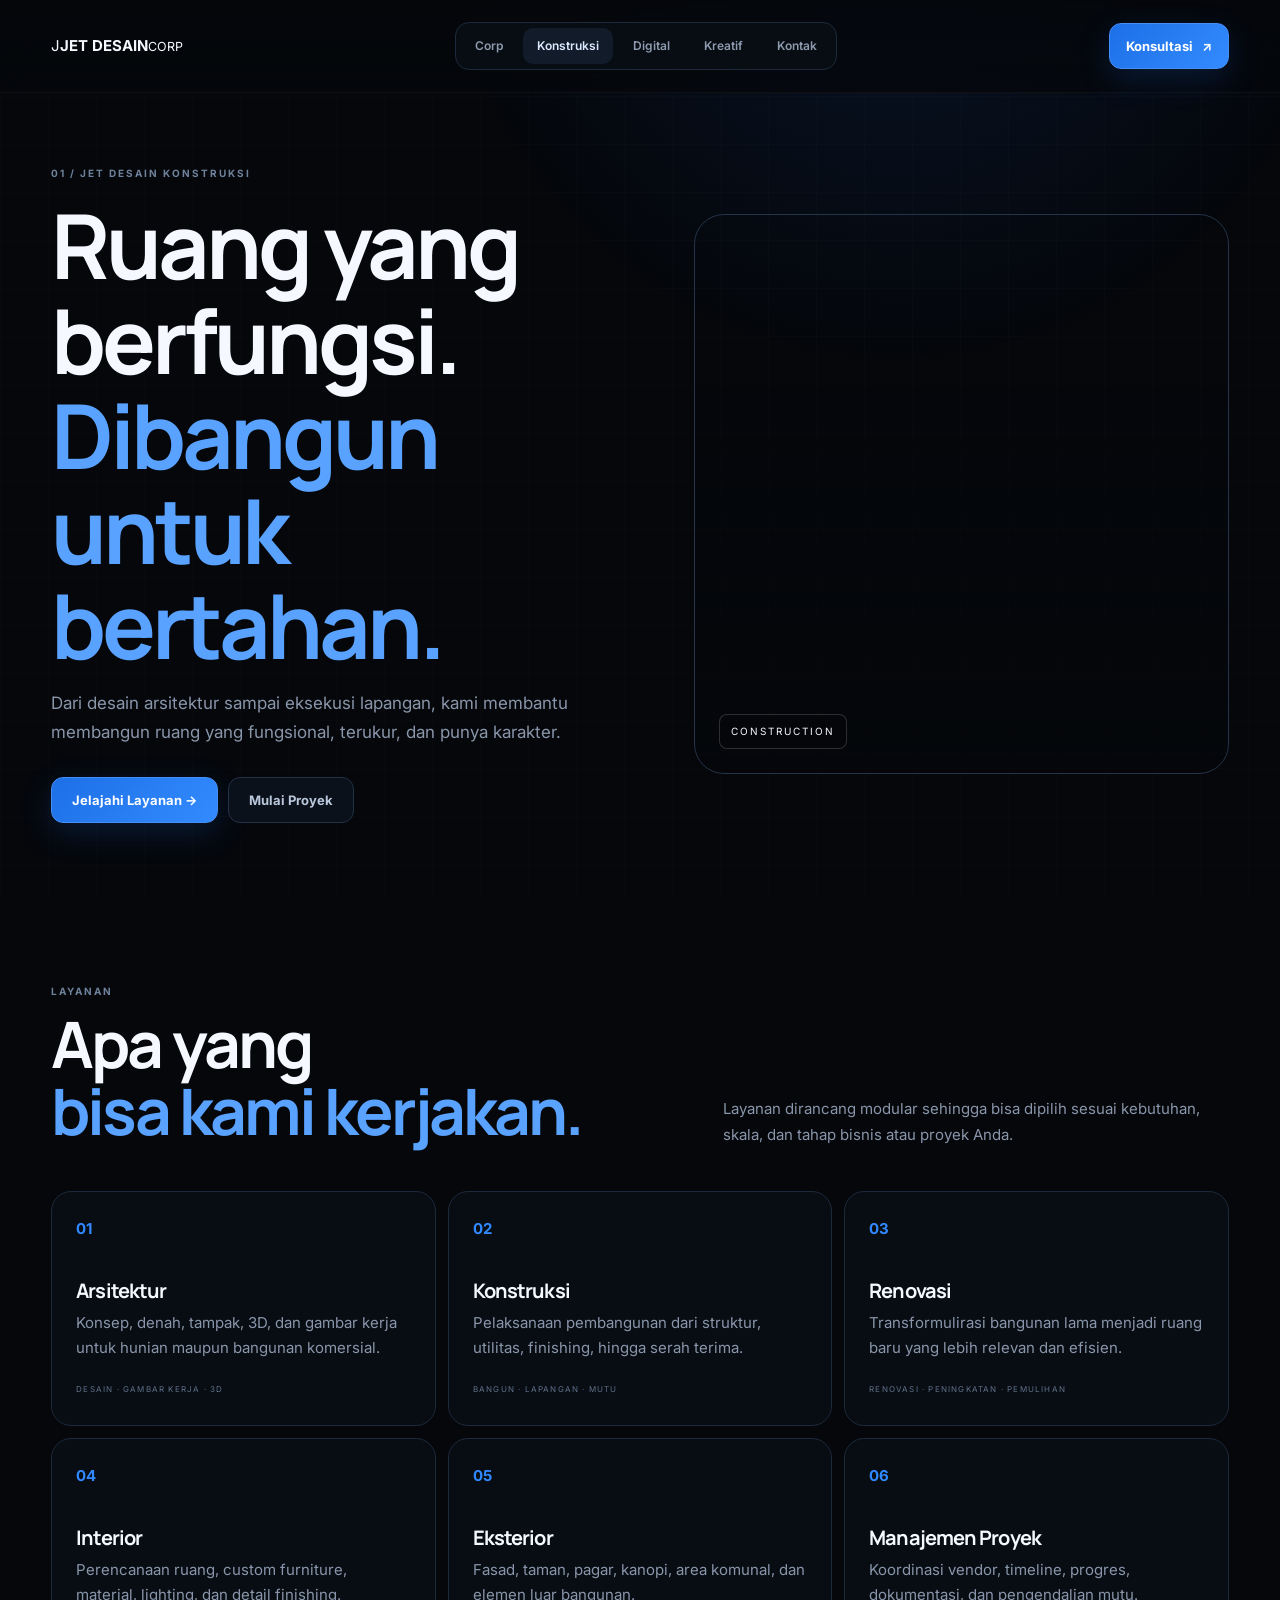
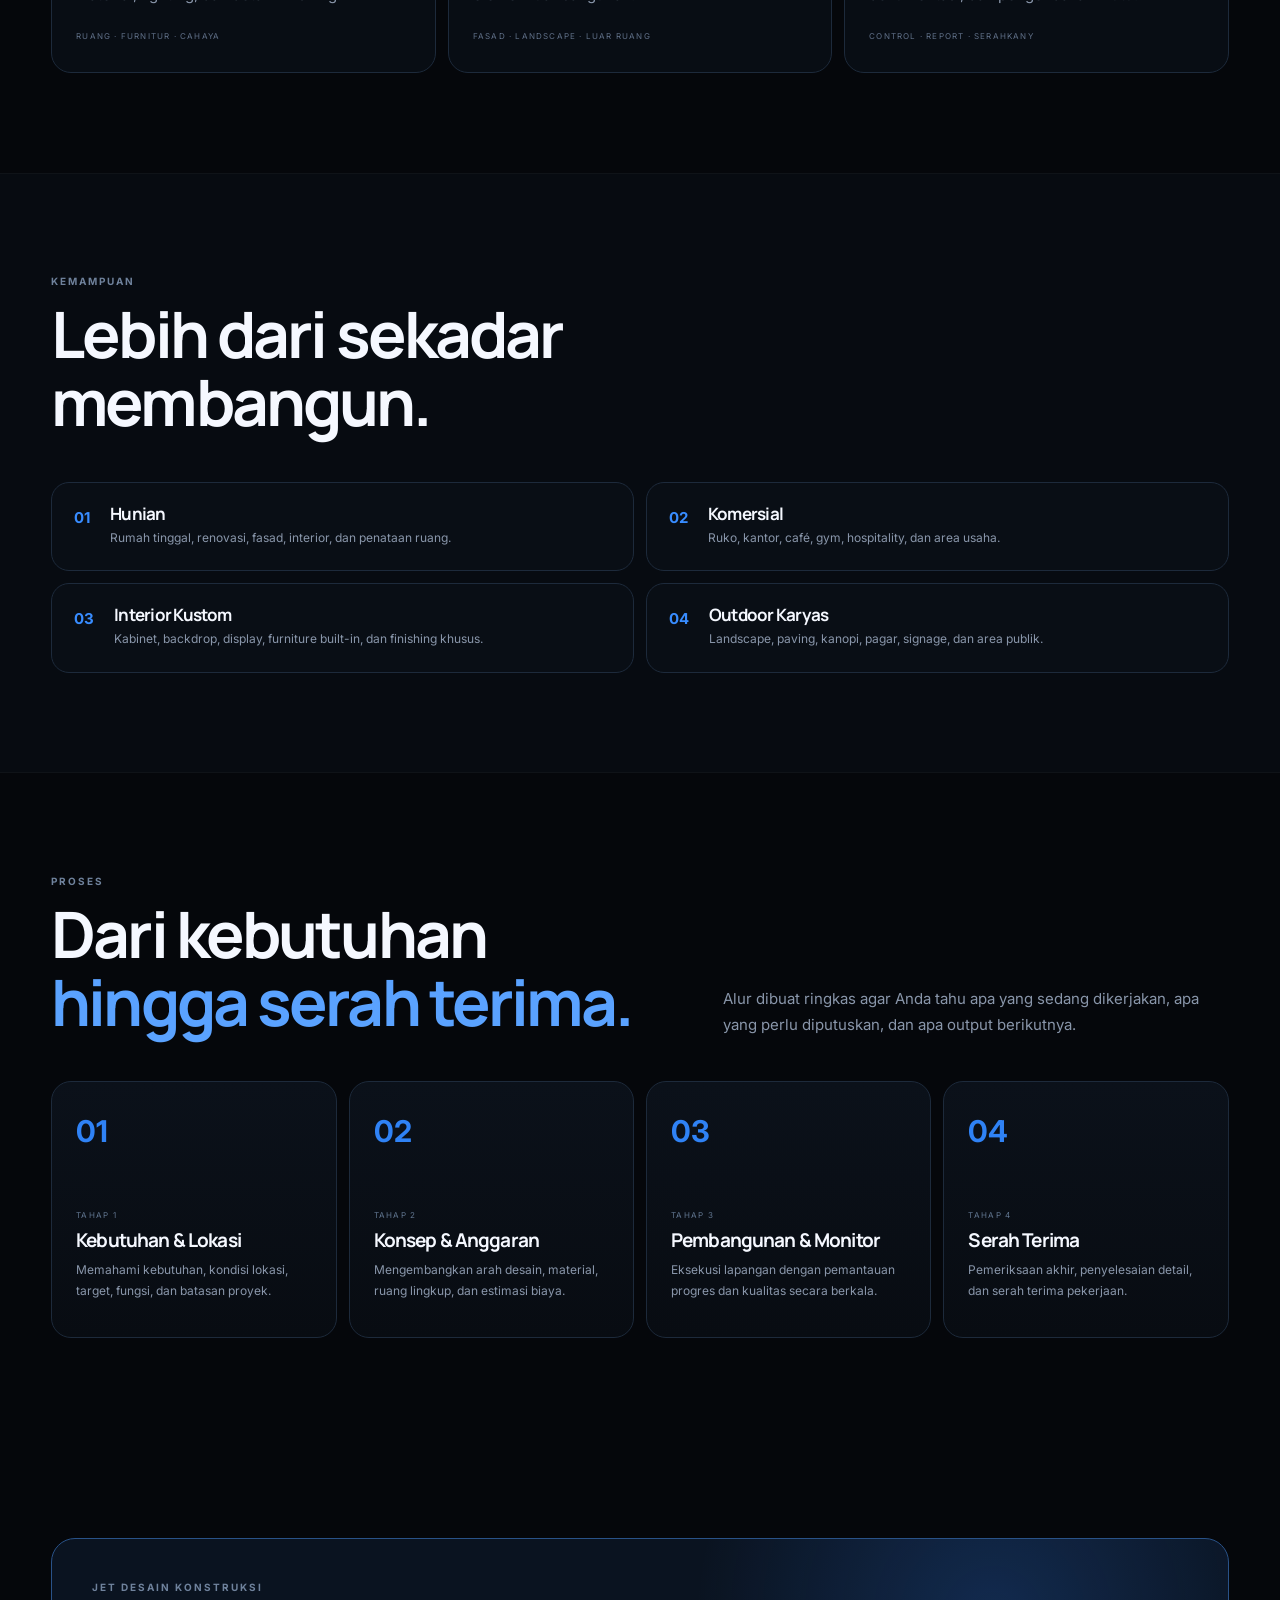
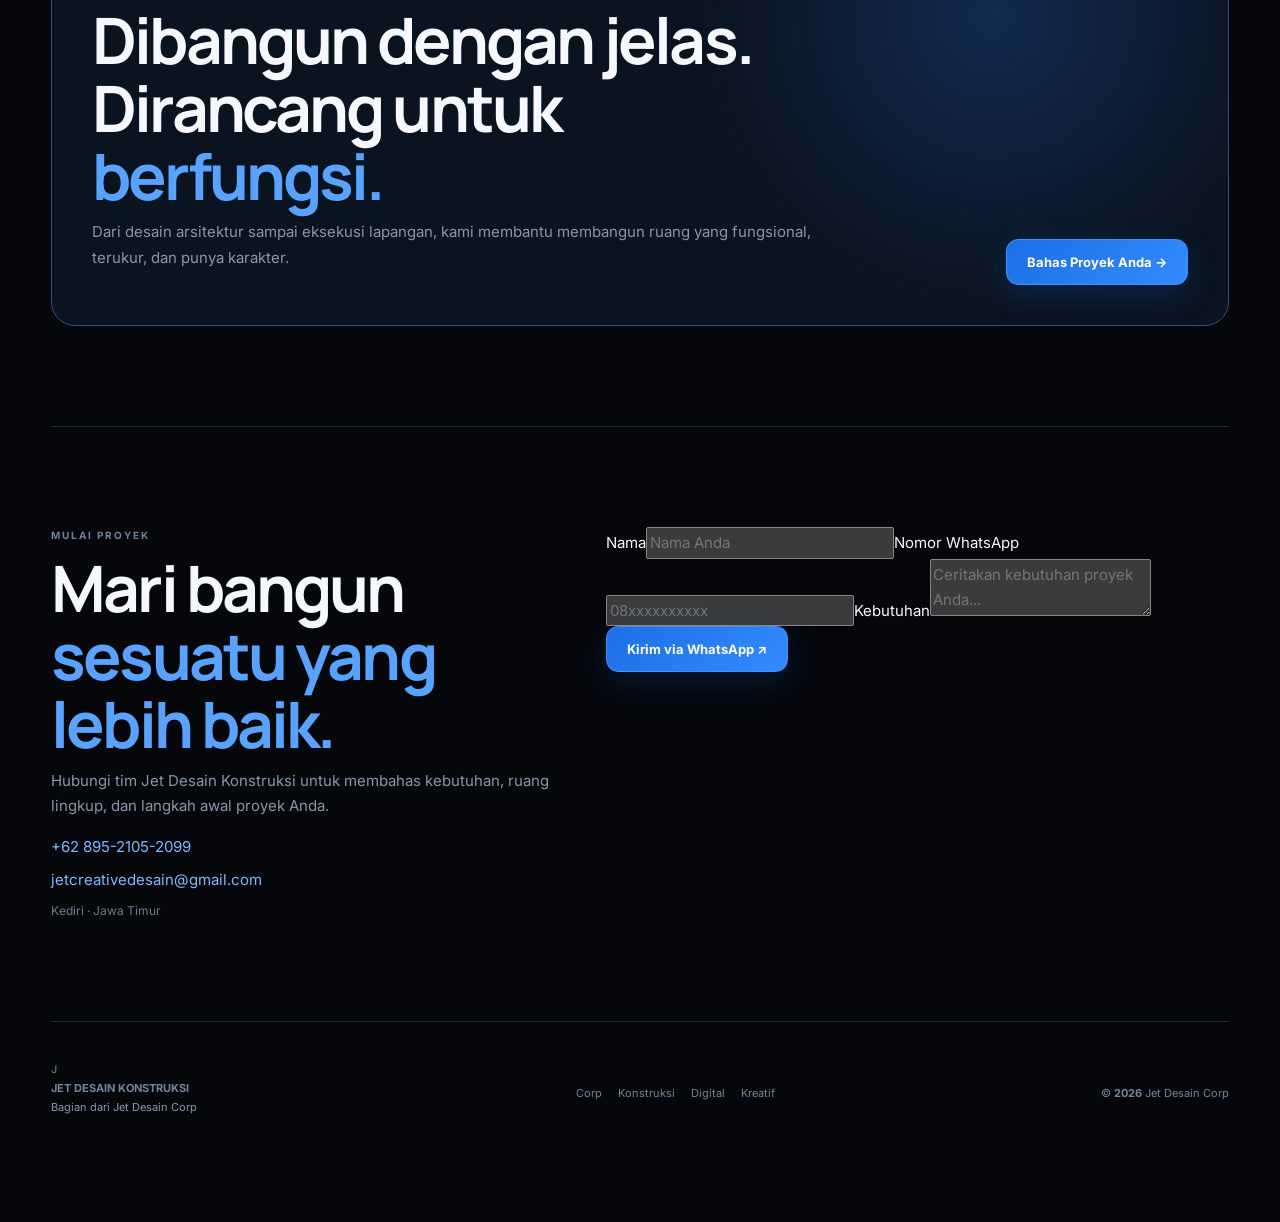
==== construction.html @ 7d87b8c5 "Ubah seluruh konten website ke Bahasa Indonesia" ====
<!doctype html><html lang="id"><head><meta charset="utf-8"><meta name="viewport" konten="width=device-width,initial-scale=1,viewport-fit=cover"><meta name="theme-color" konten="#05070b"><title>Jet Desain Konstruksi</title><link rel="icon" href="assets/favicon.svg"><link rel="preconnect" href="https://fonts.googleapis.com"><link rel="preconnect" href="https://fonts.gstatic.com" crossorigin><link href="https://fonts.googleapis.com/css2?family=Inter:wght@400;500;600;700;800&family=Manrope:wght@500;600;700;800&display=swap" rel="stylesheet"><link rel="stylesheet" href="assets/style.css?v=app-5"></head><body data-page="construction">
<div class="loader" id="loader"><div class="loader-mark"><span>J</span><b>JET DESAIN</b><small>CONSTRUCTION</small></div><div class="loader-line"><i></i></div></div>
<header class="site-header"><div class="nav-shell"><a class="merek" href="index.html"><span class="merek-icon">J</span><span><b>JET DESAIN</b><small>CORP</small></span></a><nav class="desktop-nav"><a href="index.html">Corp</a><a class="active" href="construction.html">Konstruksi</a><a class="" href="digital.html">Digital</a><a class="" href="creative.html">Kreatif</a><a href="#contact">Kontak</a></nav><a class="nav-cta" href="https://wa.me/6289521052099" target="_blank">Konsultasi <span>↗</span></a></div></header>
<main><section class="detail-hero-new reveal"><div class="detail-copy"><span class="kicker">01 / JET DESAIN KONSTRUKSI</span><h1>Ruang yang berfungsi.<br><em>Dibangun untuk bertahan.</em></h1><p>Dari desain arsitektur sampai eksekusi lapangan, kami membantu membangun ruang yang fungsional, terukur, dan punya karakter.</p><div class="hero-actions"><a class="btn-primary" href="#services">Jelajahi Layanan →</a><a class="btn-secondary" href="#contact">Mulai Proyek</a></div></div><div class="detail-photo" style="background-image:linear-gradient(180deg,transparent 30%,rgba(5,7,11,.75)),url('https://images.unsplash.com/photo-1541976590-713941681591?auto=formulirat&fit=crop&w=1600&q=88')"><span>CONSTRUCTION</span></div></section>
<section class="section reveal" id="services"><div class="section-head"><div><span class="kicker">LAYANAN</span><h2>Apa yang<br><em>bisa kami kerjakan.</em></h2></div><p>Layanan dirancang modular sehingga bisa dipilih sesuai kebutuhan, skala, dan tahap bisnis atau proyek Anda.</p></div><div class="service-grid-new"><article><span>01</span><h3>Arsitektur</h3><p>Konsep, denah, tampak, 3D, dan gambar kerja untuk hunian maupun bangunan komersial.</p><small>DESAIN · GAMBAR KERJA · 3D</small></article><article><span>02</span><h3>Konstruksi</h3><p>Pelaksanaan pembangunan dari struktur, utilitas, finishing, hingga serah terima.</p><small>BANGUN · LAPANGAN · MUTU</small></article><article><span>03</span><h3>Renovasi</h3><p>Transformulirasi bangunan lama menjadi ruang baru yang lebih relevan dan efisien.</p><small>RENOVASI · PENINGKATAN · PEMULIHAN</small></article><article><span>04</span><h3>Interior</h3><p>Perencanaan ruang, custom furniture, material, lighting, dan detail finishing.</p><small>RUANG · FURNITUR · CAHAYA</small></article><article><span>05</span><h3>Eksterior</h3><p>Fasad, taman, pagar, kanopi, area komunal, dan elemen luar bangunan.</p><small>FASAD · LANDSCAPE · LUAR RUANG</small></article><article><span>06</span><h3>Manajemen Proyek</h3><p>Koordinasi vendor, timeline, progres, dokumentasi, dan pengendalian mutu.</p><small>CONTROL · REPORT · SERAHKANY</small></article></div></section>
<section class="section surface reveal"><div class="section-head"><div><span class="kicker">KEMAMPUAN</span><h2>Lebih dari sekadar membangun.</h2></div></div><div class="capability-grid"><article><b>01</b><div><h3>Hunian</h3><p>Rumah tinggal, renovasi, fasad, interior, dan penataan ruang.</p></div></article><article><b>02</b><div><h3>Komersial</h3><p>Ruko, kantor, café, gym, hospitality, dan area usaha.</p></div></article><article><b>03</b><div><h3>Interior Kustom</h3><p>Kabinet, backdrop, display, furniture built-in, dan finishing khusus.</p></div></article><article><b>04</b><div><h3>Outdoor Karyas</h3><p>Landscape, paving, kanopi, pagar, signage, dan area publik.</p></div></article></div></section>
<section class="section reveal"><div class="section-head"><div><span class="kicker">PROSES</span><h2>Dari kebutuhan<br><em>hingga serah terima.</em></h2></div><p>Alur dibuat ringkas agar Anda tahu apa yang sedang dikerjakan, apa yang perlu diputuskan, dan apa output berikutnya.</p></div><div class="timeline"><article><b>01</b><div><span>TAHAP 1</span><h3>Kebutuhan & Lokasi</h3><p>Memahami kebutuhan, kondisi lokasi, target, fungsi, dan batasan proyek.</p></div></article><article><b>02</b><div><span>TAHAP 2</span><h3>Konsep & Anggaran</h3><p>Mengembangkan arah desain, material, ruang lingkup, dan estimasi biaya.</p></div></article><article><b>03</b><div><span>TAHAP 3</span><h3>Pembangunan & Monitor</h3><p>Eksekusi lapangan dengan pemantauan progres dan kualitas secara berkala.</p></div></article><article><b>04</b><div><span>TAHAP 4</span><h3>Serah Terima</h3><p>Pemeriksaan akhir, penyelesaian detail, dan serah terima pekerjaan.</p></div></article></div></section>
<section class="section reveal"><div class="detail-banner"><div><span class="kicker">JET DESAIN KONSTRUKSI</span><h2>Dibangun dengan jelas.<br>Dirancang untuk <em>berfungsi.</em></h2><p>Dari desain arsitektur sampai eksekusi lapangan, kami membantu membangun ruang yang fungsional, terukur, dan punya karakter.</p></div><a class="btn-primary" href="#contact">Bahas Proyek Anda →</a></div></section>
<section class="section contact-section reveal" id="contact"><div class="contact-copy"><span class="kicker">MULAI PROYEK</span><h2>Mari bangun<br><em>sesuatu yang lebih baik.</em></h2><p>Hubungi tim Jet Desain Konstruksi untuk membahas kebutuhan, ruang lingkup, dan langkah awal proyek Anda.</p><div class="contact-meta"><a href="https://wa.me/6289521052099">+62 895-2105-2099</a><a href="mailto:jetcreativedesain@gmail.com">jetcreativedesain@gmail.com</a><span>Kediri · Jawa Timur</span></div></div><formulir class="contact-formulir division-formulir" data-division="construction"><label>Nama<input name="name" required placeholder="Nama Anda"></label><label>Nomor WhatsApp<input name="phone" placeholder="08xxxxxxxxxx"></label><label class="full">Kebutuhan<textarea name="message" required placeholder="Ceritakan kebutuhan proyek Anda..."></textarea></label><button class="btn-primary full" type="submit">Kirim via WhatsApp ↗</button></formulir></section></main>
<footer class="site-footer"><div class="footer-merek"><span class="merek-icon">J</span><div><b>JET DESAIN KONSTRUKSI</b><p>Bagian dari Jet Desain Corp</p></div></div><div class="footer-links"><a href="index.html">Corp</a><a href="construction.html">Konstruksi</a><a href="digital.html">Digital</a><a href="creative.html">Kreatif</a></div><span>© <b id="year"></b> Jet Desain Corp</span></footer>
<nav class="bottom-nav"><a href="index.html">Corp</a><a class="active" href="#services">Layanan</a><a class="main-action" href="https://wa.me/6289521052099">+</a><a href="#process">Proses</a><a href="#contact">Kontak</a></nav><script src="assets/script.js?v=app-5"></script></body></html>
---- assets/style.css ----
:root{color-scheme:dark;--bg:#05070b;--panel:#0a0f17;--panel2:#0d1420;--blue:#287cff;--blue2:#5aa2ff;--ink:#f5f8ff;--muted:#8996aa;--line:#1d2a3b;--soft:#111b29;--radius:24px}*{box-sizing:border-box}html{scroll-behavior:smooth;scroll-padding-top:96px}body{margin:0;background:var(--bg);color:var(--ink);font:15px/1.7 Inter,system-ui,sans-serif;overflow-x:hidden}body:before{content:"";position:fixed;inset:0;pointer-events:none;background:radial-gradient(circle at 70% -10%,rgba(40,124,255,.12),transparent 34%),linear-gradient(rgba(255,255,255,.012) 1px,transparent 1px),linear-gradient(90deg,rgba(255,255,255,.012) 1px,transparent 1px);background-size:auto,48px 48px,48px 48px;z-index:-1}a{color:inherit;text-decoration:none}button,input,textarea,select{font:inherit}h1,h2,h3,p{margin-top:0}h1,h2,h3{font-family:Manrope,Inter,sans-serif;letter-spacing:-.045em;line-height:1.06}p{color:var(--muted)}em{font-style:normal;color:var(--blue2)}.site-header{position:sticky;top:0;z-index:80;padding:14px 4vw;background:linear-gradient(#05070bef,#05070bc4);backdrop-filter:blur(22px);border-bottom:1px solid rgba(255,255,255,.04)}.nav-shell{width:min(1380px,100%);margin:auto;height:64px;display:flex;align-items:center;justify-content:space-between;gap:28px}.brand{display:flex;align-items:center;gap:11px;min-width:max-content}.brand-icon{display:grid;place-items:center;width:39px;height:39px;border-radius:12px;background:linear-gradient(145deg,#358bff,#0f54bd);box-shadow:0 0 28px rgba(40,124,255,.24);font-weight:800}.brand b{font-size:13px;letter-spacing:.04em}.brand small{display:block;color:#728299;font-size:9px;letter-spacing:.3em}.desktop-nav{display:flex;align-items:center;gap:6px;padding:5px;border:1px solid var(--line);background:#080d14;border-radius:14px}.desktop-nav a{padding:8px 14px;border-radius:10px;color:#8e9bae;font-size:12px;font-weight:600}.desktop-nav a:hover,.desktop-nav a.active{background:#111b29;color:#dceaff}.nav-actions{display:flex;align-items:center;gap:16px}.nav-link{font-size:12px;color:#8190a5}.nav-cta,.btn-primary,.btn-secondary{display:inline-flex;align-items:center;justify-content:center;gap:9px;min-height:46px;border-radius:12px;font-size:13px;font-weight:700;transition:.25s ease}.nav-cta,.btn-primary{background:linear-gradient(135deg,#1d6fe6,#338bff);color:white;border:1px solid #468ff7;box-shadow:0 10px 32px rgba(26,105,221,.2)}.btn-secondary{background:#0b111a;color:#b9c8dc;border:1px solid #233148}.nav-cta{padding:0 16px}.btn-primary,.btn-secondary{padding:0 20px}.btn-primary:hover,.nav-cta:hover{transform:translateY(-2px);box-shadow:0 15px 40px rgba(36,117,232,.3)}main{width:min(1380px,92%);margin:auto}.hero-shell{min-height:690px;padding:72px 0 38px;display:grid;grid-template-columns:1.02fr .98fr;align-items:center;gap:55px}.eyebrow,.kicker{display:flex;align-items:center;gap:10px;color:#6f829c;font-size:10px;letter-spacing:.2em;font-weight:700}.eyebrow span{width:24px;height:1px;background:#3389ff}.hero-copy h1{font-size:clamp(54px,7vw,102px);margin:20px 0 24px}.hero-copy>p{font-size:17px;max-width:650px}.hero-actions{display:flex;gap:10px;flex-wrap:wrap;margin-top:30px}.hero-stats{display:grid;grid-template-columns:repeat(3,1fr);gap:12px;margin-top:52px}.hero-stats div{padding:17px 0;border-top:1px solid var(--line)}.hero-stats b{display:block;font-size:18px}.hero-stats span{color:#78879c;font-size:11px}.hero-visual{position:relative;height:570px;border-radius:32px;overflow:hidden;border:1px solid #22334b;background:radial-gradient(circle at 68% 32%,rgba(40,124,255,.26),transparent 35%),linear-gradient(145deg,#101827,#070b12 70%)}.visual-grid{position:absolute;inset:0;background-image:linear-gradient(rgba(255,255,255,.035) 1px,transparent 1px),linear-gradient(90deg,rgba(255,255,255,.035) 1px,transparent 1px);background-size:52px 52px;mask-image:linear-gradient(to bottom,black,transparent)}.orbit{position:absolute;border:1px solid rgba(78,144,255,.25);border-radius:50%;animation:spin 18s linear infinite}.orbit-a{width:390px;height:390px;top:80px;left:110px}.orbit-b{width:260px;height:260px;top:145px;left:175px;animation-direction:reverse;animation-duration:11s}.core-card{position:absolute;left:50%;top:50%;transform:translate(-50%,-50%);width:215px;padding:24px;border:1px solid #315584;background:rgba(8,17,30,.88);backdrop-filter:blur(10px);border-radius:22px;box-shadow:0 24px 90px rgba(0,0,0,.35)}.core-card small{color:#6e88aa;font-size:8px;letter-spacing:.18em}.core-card strong{display:block;font:800 28px/1.08 Manrope;margin:18px 0}.core-card span{font-size:9px;color:#6d809d}.floating-card{position:absolute;padding:14px 16px;background:#0b121dcc;border:1px solid #213753;border-radius:16px;backdrop-filter:blur(10px);min-width:170px;box-shadow:0 20px 50px rgba(0,0,0,.3);animation:float 6s ease-in-out infinite}.floating-card small{color:#3f8fff;font-weight:800}.floating-card b{display:block;font-size:12px;margin:3px 0}.floating-card span{font-size:9px;color:#79889e}.fc-a{top:54px;right:28px}.fc-b{bottom:74px;left:26px;animation-delay:-2s}.fc-c{bottom:35px;right:24px;animation-delay:-4s}.ticker{width:100vw;margin-left:calc(50% - 50vw);overflow:hidden;border-top:1px solid var(--line);border-bottom:1px solid var(--line);background:#070b11}.ticker div{display:inline-block;white-space:nowrap;padding:12px 0;font-size:10px;letter-spacing:.17em;color:#65758c;animation:ticker 25s linear infinite}.ticker span{color:#2d82f6;margin:0 18px}.section{padding:100px 0}.surface{position:relative}.surface:before{content:"";position:absolute;left:50%;transform:translateX(-50%);top:0;bottom:0;width:100vw;background:#070b11;z-index:-1;border-block:1px solid rgba(255,255,255,.03)}.section-head{display:grid;grid-template-columns:1fr .8fr;gap:40px;align-items:end;margin-bottom:36px}.section-head h2,.why-copy h2,.contact-copy h2,.detail-banner h2{font-size:clamp(38px,5vw,66px);margin:10px 0}.section-head>p{justify-self:end;max-width:520px;margin-bottom:8px}.division-grid{display:grid;grid-template-columns:repeat(3,1fr);gap:16px}.division-card{overflow:hidden;border-radius:24px;border:1px solid var(--line);background:#090e15;transition:.28s ease}.division-card:hover{transform:translateY(-7px);border-color:#3569a8}.card-media{height:310px;background-size:cover;background-position:center;position:relative}.card-media span{position:absolute;top:18px;left:18px;padding:7px 10px;background:#05070bc4;border:1px solid #2a3b51;border-radius:9px;font-size:10px}.division-body{padding:25px}.division-body small,.showcase-info>span{font-size:9px;letter-spacing:.16em;color:#477fc7}.division-body h3{font-size:31px;margin:8px 0 10px}.division-body p{min-height:68px}.card-tags{display:flex;gap:6px;flex-wrap:wrap}.card-tags b{font-size:9px;font-weight:500;color:#8292a8;border:1px solid #1d2b3e;border-radius:7px;padding:5px 8px}.card-link{display:block;margin-top:24px;color:#9bc3ff;font-size:11px}.showcase-grid{display:grid;grid-template-columns:1.35fr .65fr;gap:16px}.showcase{overflow:hidden;border:1px solid var(--line);border-radius:24px;background:#0a0f17}.showcase.large{grid-row:span 2}.showcase-img{height:240px;background-size:cover;background-position:center}.showcase.large .showcase-img{height:520px}.showcase-info{padding:23px}.showcase-info h3{font-size:24px;margin:8px 0}.showcase-info p{margin-bottom:12px}.showcase-info a{font-size:11px;color:#8bbcff}.impact-strip{display:grid;grid-template-columns:repeat(4,1fr);border:1px solid var(--line);border-radius:20px;overflow:hidden}.impact-strip div{padding:26px;border-right:1px solid var(--line);background:#080d14}.impact-strip div:last-child{border:0}.impact-strip small{display:block;color:#4b7dbf;font-size:8px;letter-spacing:.15em}.impact-strip b{display:block;margin-top:9px;font-size:13px}.timeline{display:grid;grid-template-columns:repeat(4,1fr);gap:12px}.timeline article{min-height:250px;padding:24px;border:1px solid var(--line);border-radius:20px;background:linear-gradient(180deg,#0b111a,#080c12)}.timeline article>b{display:block;color:#2f82f5;font-size:30px}.timeline article span{display:block;margin-top:52px;color:#617690;font-size:8px;letter-spacing:.16em}.timeline h3{font-size:19px;margin:7px 0 10px}.timeline p{font-size:12px}.why-grid{display:grid;grid-template-columns:.85fr 1.15fr;gap:38px}.why-copy{padding-right:20px}.text-link{display:inline-block;margin-top:18px;color:#7fb6ff}.why-cards{display:grid;grid-template-columns:1fr 1fr;gap:12px}.why-cards article{padding:24px;border-radius:18px;border:1px solid var(--line);background:#090e15}.why-cards span{color:#2e83f8;font-size:10px}.why-cards h3{font-size:18px;margin:18px 0 8px}.contact-section{display:grid;grid-template-columns:.9fr 1.1fr;gap:45px;border-top:1px solid var(--line)}.contact-meta{display:grid;gap:8px;color:#9cb1ce}.contact-meta a{color:#80b7ff}.contact-meta span{color:#6f7d90;font-size:12px}.contact-form{display:grid;grid-template-columns:1fr 1fr;gap:12px;padding:24px;border:1px solid var(--line);border-radius:22px;background:#080d14}.contact-form label{display:grid;gap:7px;font-size:10px;color:#77869a;letter-spacing:.08em;text-transform:uppercase}.contact-form input,.contact-form select,.contact-form textarea{width:100%;border:1px solid #243247;background:#060a10;color:#edf4ff;border-radius:11px;padding:12px 13px;outline:0}.contact-form textarea{min-height:130px;resize:vertical}.contact-form .full{grid-column:1/-1}.site-footer{width:min(1380px,92%);margin:auto;padding:38px 0 95px;border-top:1px solid var(--line);display:grid;grid-template-columns:1fr 1fr auto;align-items:center;gap:20px;color:#75849a;font-size:11px}.footer-brand{display:flex;align-items:center;gap:12px}.footer-brand p{margin:2px 0 0;font-size:10px}.footer-links{display:flex;gap:16px;flex-wrap:wrap}.bottom-nav{display:none}.detail-hero-new{padding:72px 0 60px;display:grid;grid-template-columns:1fr .9fr;gap:48px;align-items:center}.detail-copy h1{font-size:clamp(52px,7vw,92px);margin:16px 0}.detail-copy>p{font-size:17px;max-width:660px}.detail-photo{height:560px;border-radius:30px;border:1px solid #24344a;background-size:cover;background-position:center;position:relative;overflow:hidden}.detail-photo span{position:absolute;bottom:24px;left:24px;font-size:10px;letter-spacing:.2em;padding:8px 11px;border:1px solid #ffffff2a;background:#05070b99;border-radius:8px}.service-grid-new{display:grid;grid-template-columns:repeat(3,1fr);gap:12px}.service-grid-new article{min-height:235px;padding:24px;border:1px solid var(--line);border-radius:20px;background:#080d14}.service-grid-new article>span{color:#3189ff;font-weight:700}.service-grid-new h3{font-size:20px;margin:38px 0 9px}.service-grid-new small{display:block;margin-top:22px;font-size:8px;letter-spacing:.15em;color:#607088}.capability-grid{display:grid;grid-template-columns:1fr 1fr;gap:12px}.capability-grid article{display:flex;gap:20px;padding:22px;border:1px solid var(--line);border-radius:18px;background:#090e15}.capability-grid b{color:#388cff}.capability-grid h3{font-size:17px;margin-bottom:5px}.capability-grid p{margin:0;font-size:12px}.detail-banner{display:flex;justify-content:space-between;align-items:end;gap:30px;padding:40px;border-radius:24px;border:1px solid #295288;background:radial-gradient(circle at 80% 20%,rgba(47,126,245,.22),transparent 30%),#0a1320}.detail-banner>div{max-width:760px}.loader{position:fixed;inset:0;z-index:999;display:grid;place-items:center;background:#040609;transition:opacity .55s ease,visibility .55s ease}.loader.hide{opacity:0;visibility:hidden}.loader-mark{text-align:center}.loader-mark>span{display:grid;place-items:center;width:60px;height:60px;margin:0 auto 18px;border-radius:18px;background:#2377ef;font-size:24px;font-weight:800;animation:pulse 1.2s ease-in-out infinite}.loader-mark b{display:block;letter-spacing:.1em}.loader-mark small{color:#477dbb;letter-spacing:.3em}.loader-line{width:180px;height:2px;background:#101822;margin-top:24px;overflow:hidden}.loader-line i{display:block;width:40%;height:100%;background:#2d83f5;animation:load 1.1s ease-in-out infinite}.reveal{opacity:0;transform:translateY(18px);transition:opacity .65s ease,transform .65s ease}.reveal.show{opacity:1;transform:none}.skip-link{position:fixed;top:-100px;left:20px;z-index:1000;background:#287cff;padding:10px 14px}.skip-link:focus{top:12px}@keyframes spin{to{transform:rotate(360deg)}}@keyframes float{50%{transform:translateY(-10px)}}@keyframes ticker{to{transform:translateX(-50%)}}@keyframes pulse{50%{box-shadow:0 0 0 14px rgba(40,124,255,.06)}}@keyframes load{0%{transform:translateX(-100%)}100%{transform:translateX(360%)}}@media(max-width:1050px){.desktop-nav{display:none}.nav-link{display:none}.hero-shell,.detail-hero-new{grid-template-columns:1fr}.hero-visual{height:500px}.division-grid{grid-template-columns:1fr}.division-card{display:grid;grid-template-columns:.8fr 1.2fr}.card-media{height:100%}.showcase-grid{grid-template-columns:1fr}.showcase.large{grid-row:auto}.showcase.large .showcase-img{height:350px}.impact-strip{grid-template-columns:1fr 1fr}.timeline{grid-template-columns:1fr 1fr}.service-grid-new{grid-template-columns:1fr 1fr}.why-grid,.contact-section{grid-template-columns:1fr}.site-footer{grid-template-columns:1fr}.footer-links{justify-content:flex-start}}@media(max-width:700px){html{scroll-padding-top:78px}.site-header{padding:10px 16px}.nav-shell{height:54px}.brand-icon{width:36px;height:36px}.nav-actions{display:block}.nav-cta{min-height:40px;padding:0 12px;font-size:11px}.hero-shell{padding-top:46px;gap:30px;min-height:0}.hero-copy h1{font-size:48px}.hero-copy>p,.detail-copy>p{font-size:14px}.hero-stats{margin-top:36px;gap:7px}.hero-stats b{font-size:14px}.hero-stats span{font-size:9px}.hero-visual{height:420px;border-radius:22px}.orbit-a{width:300px;height:300px;left:30px}.orbit-b{width:210px;height:210px;left:75px}.core-card{width:180px}.floating-card{min-width:145px;padding:10px}.fc-a{right:10px;top:20px}.fc-b{left:10px;bottom:46px}.fc-c{display:none}.section{padding:70px 0}.section-head{grid-template-columns:1fr;gap:10px}.section-head h2,.why-copy h2,.contact-copy h2,.detail-banner h2{font-size:38px}.section-head>p{justify-self:start}.division-card{display:block}.card-media{height:250px}.showcase-img,.showcase.large .showcase-img{height:250px}.impact-strip{grid-template-columns:1fr}.impact-strip div{border-right:0;border-bottom:1px solid var(--line)}.timeline,.why-cards,.service-grid-new,.capability-grid{grid-template-columns:1fr}.timeline article{min-height:220px}.contact-form{grid-template-columns:1fr}.contact-form .full{grid-column:auto}.detail-hero-new{padding-top:45px}.detail-copy h1{font-size:48px}.detail-photo{height:360px;border-radius:22px}.detail-banner{display:block;padding:28px}.detail-banner .btn-primary{margin-top:18px}.site-footer{padding-bottom:110px}.bottom-nav{position:fixed;z-index:70;left:8px;right:8px;bottom:8px;display:grid;grid-template-columns:repeat(5,1fr);align-items:center;padding:7px;border:1px solid #243249;border-radius:18px;background:#080d14e8;backdrop-filter:blur(20px);box-shadow:0 18px 50px rgba(0,0,0,.45)}.bottom-nav a{display:grid;place-items:center;min-height:44px;font-size:9px;color:#7f8da1;border-radius:11px}.bottom-nav a.active{background:#111d2e;color:#8dbdff}.bottom-nav .main-action{width:44px;height:44px;justify-self:center;background:#267cff;color:white;border-radius:13px;font-size:22px}.ticker div{animation-duration:18s}}@media(prefers-reduced-motion:reduce){*{scroll-behavior:auto!important;animation:none!important;transition:none!important}.reveal{opacity:1;transform:none}}
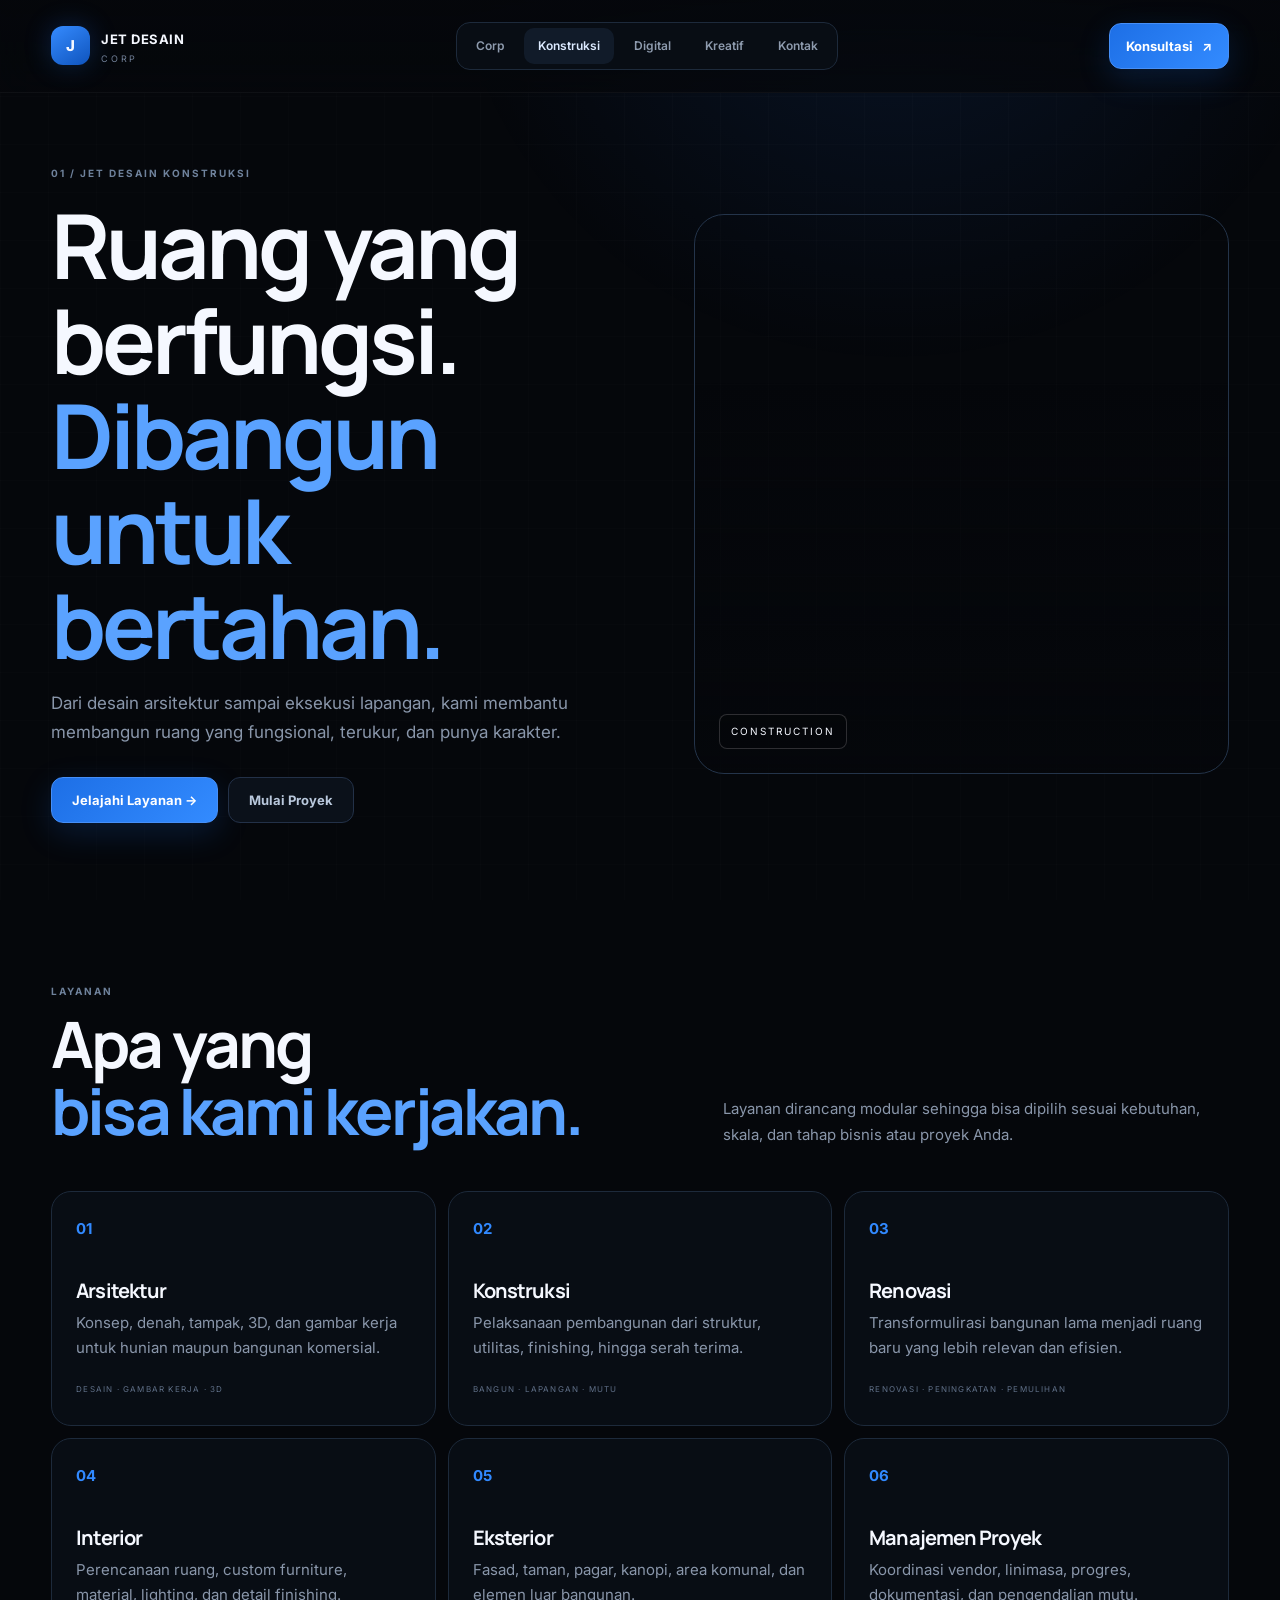
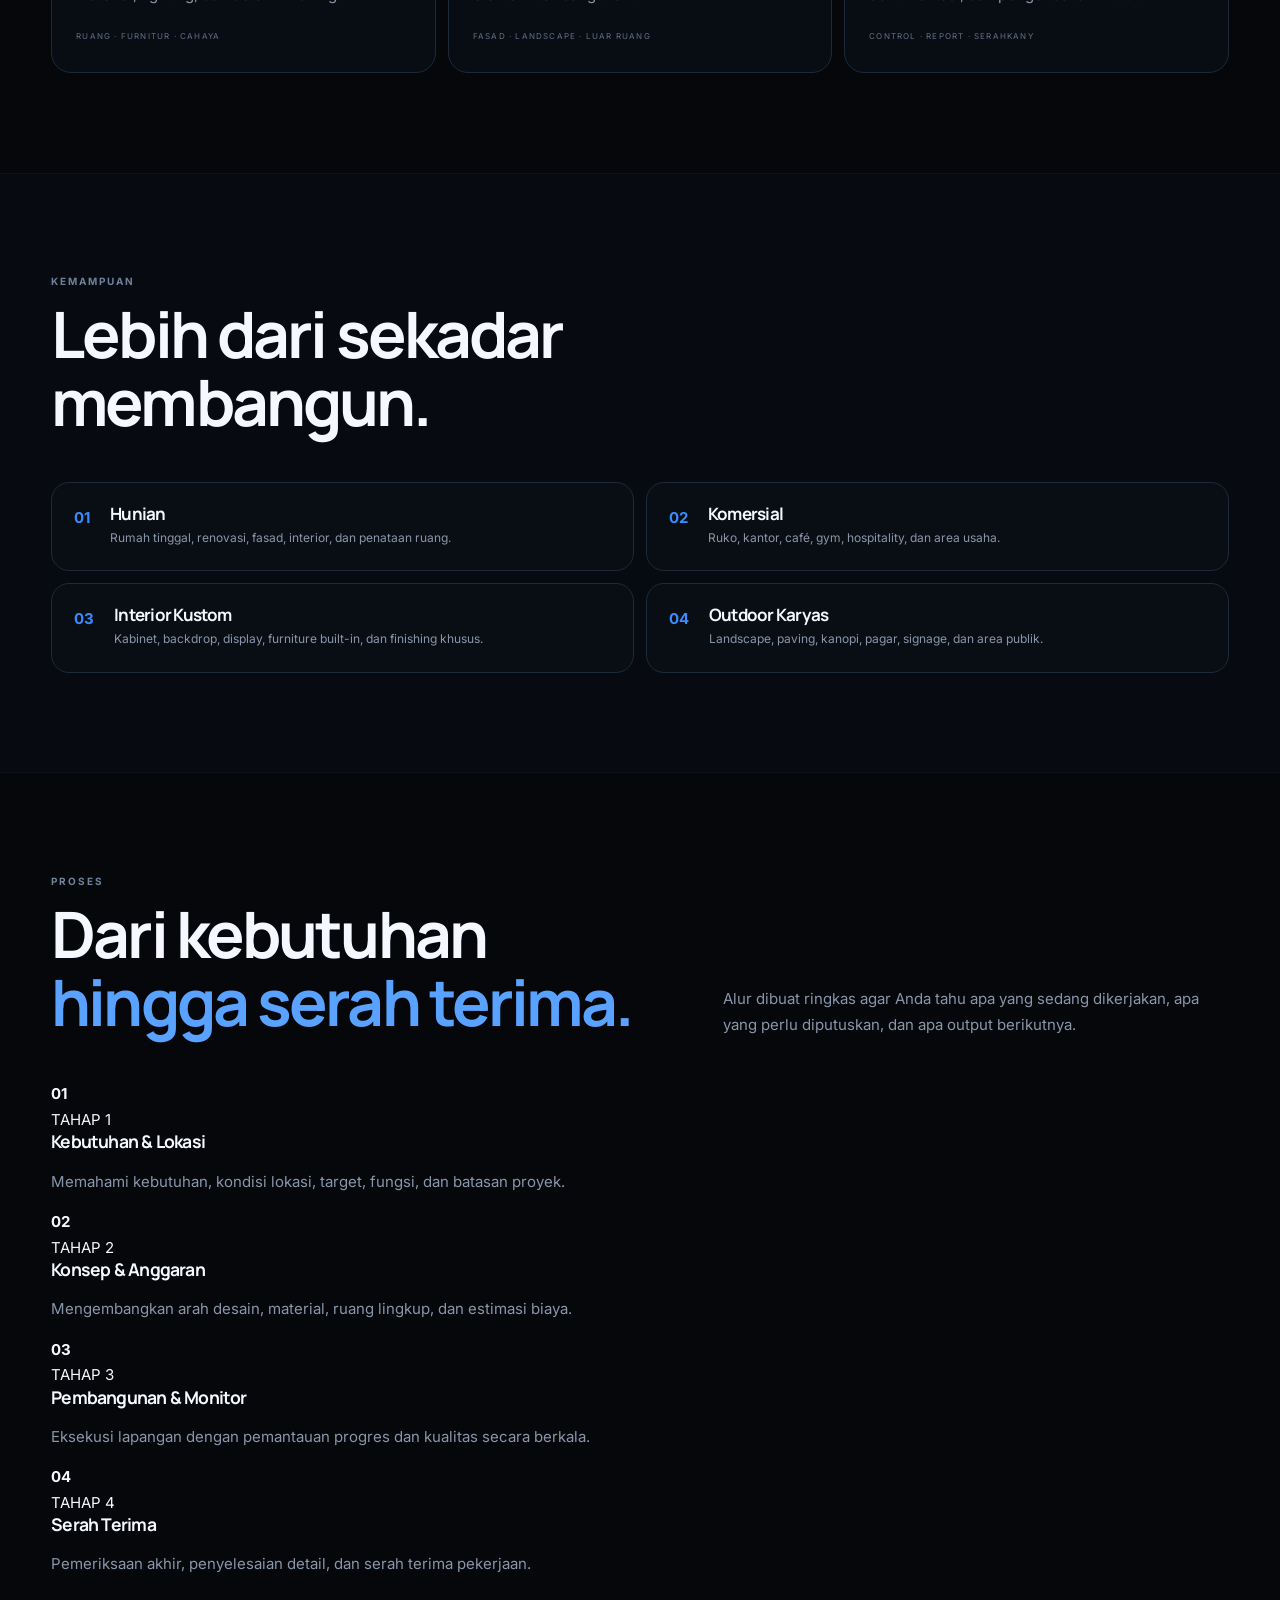
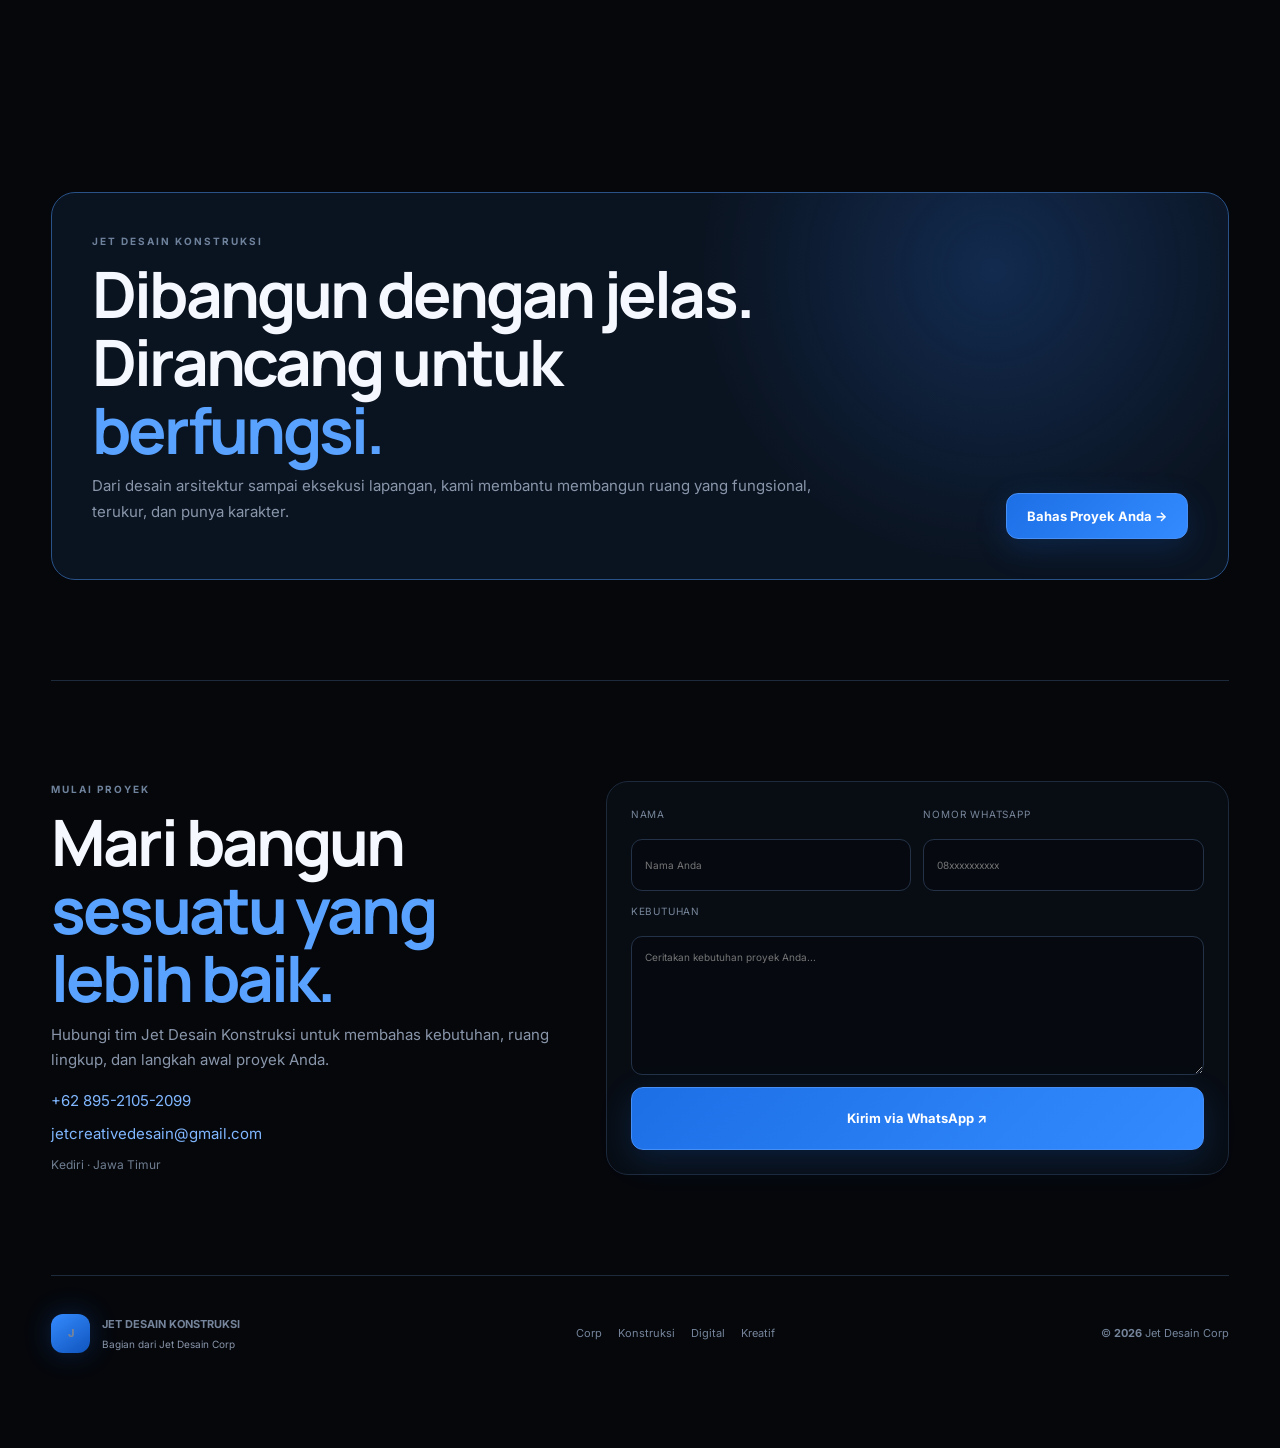
==== commit fc2b6c84: "Perbaiki struktur HTML, form WhatsApp, dan viewport mobile" ====
--- a/construction.html
+++ b/construction.html
@@ -1,11 +1,11 @@
-<!doctype html><html lang="id"><head><meta charset="utf-8"><meta name="viewport" konten="width=device-width,initial-scale=1,viewport-fit=cover"><meta name="theme-color" konten="#05070b"><title>Jet Desain Konstruksi</title><link rel="icon" href="assets/favicon.svg"><link rel="preconnect" href="https://fonts.googleapis.com"><link rel="preconnect" href="https://fonts.gstatic.com" crossorigin><link href="https://fonts.googleapis.com/css2?family=Inter:wght@400;500;600;700;800&family=Manrope:wght@500;600;700;800&display=swap" rel="stylesheet"><link rel="stylesheet" href="assets/style.css?v=app-5"></head><body data-page="construction">
+<!doctype html><html lang="id"><head><meta charset="utf-8"><meta name="viewport" content="width=device-width,initial-scale=1,viewport-fit=cover"><meta name="theme-color" content="#05070b"><title>Jet Desain Konstruksi</title><link rel="icon" href="assets/favicon.svg"><link rel="preconnect" href="https://fonts.googleapis.com"><link rel="preconnect" href="https://fonts.gstatic.com" crossorigin><link href="https://fonts.googleapis.com/css2?family=Inter:wght@400;500;600;700;800&family=Manrope:wght@500;600;700;800&display=swap" rel="stylesheet"><link rel="stylesheet" href="assets/style.css?v=app-5"></head><body data-page="construction">
 <div class="loader" id="loader"><div class="loader-mark"><span>J</span><b>JET DESAIN</b><small>CONSTRUCTION</small></div><div class="loader-line"><i></i></div></div>
-<header class="site-header"><div class="nav-shell"><a class="merek" href="index.html"><span class="merek-icon">J</span><span><b>JET DESAIN</b><small>CORP</small></span></a><nav class="desktop-nav"><a href="index.html">Corp</a><a class="active" href="construction.html">Konstruksi</a><a class="" href="digital.html">Digital</a><a class="" href="creative.html">Kreatif</a><a href="#contact">Kontak</a></nav><a class="nav-cta" href="https://wa.me/6289521052099" target="_blank">Konsultasi <span>↗</span></a></div></header>
-<main><section class="detail-hero-new reveal"><div class="detail-copy"><span class="kicker">01 / JET DESAIN KONSTRUKSI</span><h1>Ruang yang berfungsi.<br><em>Dibangun untuk bertahan.</em></h1><p>Dari desain arsitektur sampai eksekusi lapangan, kami membantu membangun ruang yang fungsional, terukur, dan punya karakter.</p><div class="hero-actions"><a class="btn-primary" href="#services">Jelajahi Layanan →</a><a class="btn-secondary" href="#contact">Mulai Proyek</a></div></div><div class="detail-photo" style="background-image:linear-gradient(180deg,transparent 30%,rgba(5,7,11,.75)),url('https://images.unsplash.com/photo-1541976590-713941681591?auto=formulirat&fit=crop&w=1600&q=88')"><span>CONSTRUCTION</span></div></section>
-<section class="section reveal" id="services"><div class="section-head"><div><span class="kicker">LAYANAN</span><h2>Apa yang<br><em>bisa kami kerjakan.</em></h2></div><p>Layanan dirancang modular sehingga bisa dipilih sesuai kebutuhan, skala, dan tahap bisnis atau proyek Anda.</p></div><div class="service-grid-new"><article><span>01</span><h3>Arsitektur</h3><p>Konsep, denah, tampak, 3D, dan gambar kerja untuk hunian maupun bangunan komersial.</p><small>DESAIN · GAMBAR KERJA · 3D</small></article><article><span>02</span><h3>Konstruksi</h3><p>Pelaksanaan pembangunan dari struktur, utilitas, finishing, hingga serah terima.</p><small>BANGUN · LAPANGAN · MUTU</small></article><article><span>03</span><h3>Renovasi</h3><p>Transformulirasi bangunan lama menjadi ruang baru yang lebih relevan dan efisien.</p><small>RENOVASI · PENINGKATAN · PEMULIHAN</small></article><article><span>04</span><h3>Interior</h3><p>Perencanaan ruang, custom furniture, material, lighting, dan detail finishing.</p><small>RUANG · FURNITUR · CAHAYA</small></article><article><span>05</span><h3>Eksterior</h3><p>Fasad, taman, pagar, kanopi, area komunal, dan elemen luar bangunan.</p><small>FASAD · LANDSCAPE · LUAR RUANG</small></article><article><span>06</span><h3>Manajemen Proyek</h3><p>Koordinasi vendor, timeline, progres, dokumentasi, dan pengendalian mutu.</p><small>CONTROL · REPORT · SERAHKANY</small></article></div></section>
+<header class="site-header"><div class="nav-shell"><a class="brand" href="index.html"><span class="brand-icon">J</span><span><b>JET DESAIN</b><small>CORP</small></span></a><nav class="desktop-nav"><a href="index.html">Corp</a><a class="active" href="construction.html">Konstruksi</a><a class="" href="digital.html">Digital</a><a class="" href="creative.html">Kreatif</a><a href="#contact">Kontak</a></nav><a class="nav-cta" href="https://wa.me/6289521052099" target="_blank">Konsultasi <span>↗</span></a></div></header>
+<main><section class="detail-hero-new reveal"><div class="detail-copy"><span class="kicker">01 / JET DESAIN KONSTRUKSI</span><h1>Ruang yang berfungsi.<br><em>Dibangun untuk bertahan.</em></h1><p>Dari desain arsitektur sampai eksekusi lapangan, kami membantu membangun ruang yang fungsional, terukur, dan punya karakter.</p><div class="hero-actions"><a class="btn-primary" href="#services">Jelajahi Layanan →</a><a class="btn-secondary" href="#contact">Mulai Proyek</a></div></div><div class="detail-photo" style="background-image:linear-gradient(180deg,transparent 30%,rgba(5,7,11,.75)),url('https://images.unsplash.com/photo-1541976590-713941681591?auto=format&fit=crop&w=1600&q=88')"><span>CONSTRUCTION</span></div></section>
+<section class="section reveal" id="services"><div class="section-head"><div><span class="kicker">LAYANAN</span><h2>Apa yang<br><em>bisa kami kerjakan.</em></h2></div><p>Layanan dirancang modular sehingga bisa dipilih sesuai kebutuhan, skala, dan tahap bisnis atau proyek Anda.</p></div><div class="service-grid-new"><article><span>01</span><h3>Arsitektur</h3><p>Konsep, denah, tampak, 3D, dan gambar kerja untuk hunian maupun bangunan komersial.</p><small>DESAIN · GAMBAR KERJA · 3D</small></article><article><span>02</span><h3>Konstruksi</h3><p>Pelaksanaan pembangunan dari struktur, utilitas, finishing, hingga serah terima.</p><small>BANGUN · LAPANGAN · MUTU</small></article><article><span>03</span><h3>Renovasi</h3><p>Transformulirasi bangunan lama menjadi ruang baru yang lebih relevan dan efisien.</p><small>RENOVASI · PENINGKATAN · PEMULIHAN</small></article><article><span>04</span><h3>Interior</h3><p>Perencanaan ruang, custom furniture, material, lighting, dan detail finishing.</p><small>RUANG · FURNITUR · CAHAYA</small></article><article><span>05</span><h3>Eksterior</h3><p>Fasad, taman, pagar, kanopi, area komunal, dan elemen luar bangunan.</p><small>FASAD · LANDSCAPE · LUAR RUANG</small></article><article><span>06</span><h3>Manajemen Proyek</h3><p>Koordinasi vendor, linimasa, progres, dokumentasi, dan pengendalian mutu.</p><small>CONTROL · REPORT · SERAHKANY</small></article></div></section>
 <section class="section surface reveal"><div class="section-head"><div><span class="kicker">KEMAMPUAN</span><h2>Lebih dari sekadar membangun.</h2></div></div><div class="capability-grid"><article><b>01</b><div><h3>Hunian</h3><p>Rumah tinggal, renovasi, fasad, interior, dan penataan ruang.</p></div></article><article><b>02</b><div><h3>Komersial</h3><p>Ruko, kantor, café, gym, hospitality, dan area usaha.</p></div></article><article><b>03</b><div><h3>Interior Kustom</h3><p>Kabinet, backdrop, display, furniture built-in, dan finishing khusus.</p></div></article><article><b>04</b><div><h3>Outdoor Karyas</h3><p>Landscape, paving, kanopi, pagar, signage, dan area publik.</p></div></article></div></section>
-<section class="section reveal"><div class="section-head"><div><span class="kicker">PROSES</span><h2>Dari kebutuhan<br><em>hingga serah terima.</em></h2></div><p>Alur dibuat ringkas agar Anda tahu apa yang sedang dikerjakan, apa yang perlu diputuskan, dan apa output berikutnya.</p></div><div class="timeline"><article><b>01</b><div><span>TAHAP 1</span><h3>Kebutuhan & Lokasi</h3><p>Memahami kebutuhan, kondisi lokasi, target, fungsi, dan batasan proyek.</p></div></article><article><b>02</b><div><span>TAHAP 2</span><h3>Konsep & Anggaran</h3><p>Mengembangkan arah desain, material, ruang lingkup, dan estimasi biaya.</p></div></article><article><b>03</b><div><span>TAHAP 3</span><h3>Pembangunan & Monitor</h3><p>Eksekusi lapangan dengan pemantauan progres dan kualitas secara berkala.</p></div></article><article><b>04</b><div><span>TAHAP 4</span><h3>Serah Terima</h3><p>Pemeriksaan akhir, penyelesaian detail, dan serah terima pekerjaan.</p></div></article></div></section>
+<section class="section reveal"><div class="section-head"><div><span class="kicker">PROSES</span><h2>Dari kebutuhan<br><em>hingga serah terima.</em></h2></div><p>Alur dibuat ringkas agar Anda tahu apa yang sedang dikerjakan, apa yang perlu diputuskan, dan apa output berikutnya.</p></div><div class="linimasa"><article><b>01</b><div><span>TAHAP 1</span><h3>Kebutuhan & Lokasi</h3><p>Memahami kebutuhan, kondisi lokasi, target, fungsi, dan batasan proyek.</p></div></article><article><b>02</b><div><span>TAHAP 2</span><h3>Konsep & Anggaran</h3><p>Mengembangkan arah desain, material, ruang lingkup, dan estimasi biaya.</p></div></article><article><b>03</b><div><span>TAHAP 3</span><h3>Pembangunan & Monitor</h3><p>Eksekusi lapangan dengan pemantauan progres dan kualitas secara berkala.</p></div></article><article><b>04</b><div><span>TAHAP 4</span><h3>Serah Terima</h3><p>Pemeriksaan akhir, penyelesaian detail, dan serah terima pekerjaan.</p></div></article></div></section>
 <section class="section reveal"><div class="detail-banner"><div><span class="kicker">JET DESAIN KONSTRUKSI</span><h2>Dibangun dengan jelas.<br>Dirancang untuk <em>berfungsi.</em></h2><p>Dari desain arsitektur sampai eksekusi lapangan, kami membantu membangun ruang yang fungsional, terukur, dan punya karakter.</p></div><a class="btn-primary" href="#contact">Bahas Proyek Anda →</a></div></section>
-<section class="section contact-section reveal" id="contact"><div class="contact-copy"><span class="kicker">MULAI PROYEK</span><h2>Mari bangun<br><em>sesuatu yang lebih baik.</em></h2><p>Hubungi tim Jet Desain Konstruksi untuk membahas kebutuhan, ruang lingkup, dan langkah awal proyek Anda.</p><div class="contact-meta"><a href="https://wa.me/6289521052099">+62 895-2105-2099</a><a href="mailto:jetcreativedesain@gmail.com">jetcreativedesain@gmail.com</a><span>Kediri · Jawa Timur</span></div></div><formulir class="contact-formulir division-formulir" data-division="construction"><label>Nama<input name="name" required placeholder="Nama Anda"></label><label>Nomor WhatsApp<input name="phone" placeholder="08xxxxxxxxxx"></label><label class="full">Kebutuhan<textarea name="message" required placeholder="Ceritakan kebutuhan proyek Anda..."></textarea></label><button class="btn-primary full" type="submit">Kirim via WhatsApp ↗</button></formulir></section></main>
-<footer class="site-footer"><div class="footer-merek"><span class="merek-icon">J</span><div><b>JET DESAIN KONSTRUKSI</b><p>Bagian dari Jet Desain Corp</p></div></div><div class="footer-links"><a href="index.html">Corp</a><a href="construction.html">Konstruksi</a><a href="digital.html">Digital</a><a href="creative.html">Kreatif</a></div><span>© <b id="year"></b> Jet Desain Corp</span></footer>
+<section class="section contact-section reveal" id="contact"><div class="contact-copy"><span class="kicker">MULAI PROYEK</span><h2>Mari bangun<br><em>sesuatu yang lebih baik.</em></h2><p>Hubungi tim Jet Desain Konstruksi untuk membahas kebutuhan, ruang lingkup, dan langkah awal proyek Anda.</p><div class="contact-meta"><a href="https://wa.me/6289521052099">+62 895-2105-2099</a><a href="mailto:jetcreativedesain@gmail.com">jetcreativedesain@gmail.com</a><span>Kediri · Jawa Timur</span></div></div><form class="contact-form division-formulir" data-division="construction"><label>Nama<input name="name" required placeholder="Nama Anda"></label><label>Nomor WhatsApp<input name="phone" placeholder="08xxxxxxxxxx"></label><label class="full">Kebutuhan<textarea name="message" required placeholder="Ceritakan kebutuhan proyek Anda..."></textarea></label><button class="btn-primary full" type="submit">Kirim via WhatsApp ↗</button></form></section></main>
+<footer class="site-footer"><div class="footer-brand"><span class="brand-icon">J</span><div><b>JET DESAIN KONSTRUKSI</b><p>Bagian dari Jet Desain Corp</p></div></div><div class="footer-links"><a href="index.html">Corp</a><a href="construction.html">Konstruksi</a><a href="digital.html">Digital</a><a href="creative.html">Kreatif</a></div><span>© <b id="year"></b> Jet Desain Corp</span></footer>
 <nav class="bottom-nav"><a href="index.html">Corp</a><a class="active" href="#services">Layanan</a><a class="main-action" href="https://wa.me/6289521052099">+</a><a href="#process">Proses</a><a href="#contact">Kontak</a></nav><script src="assets/script.js?v=app-5"></script></body></html>
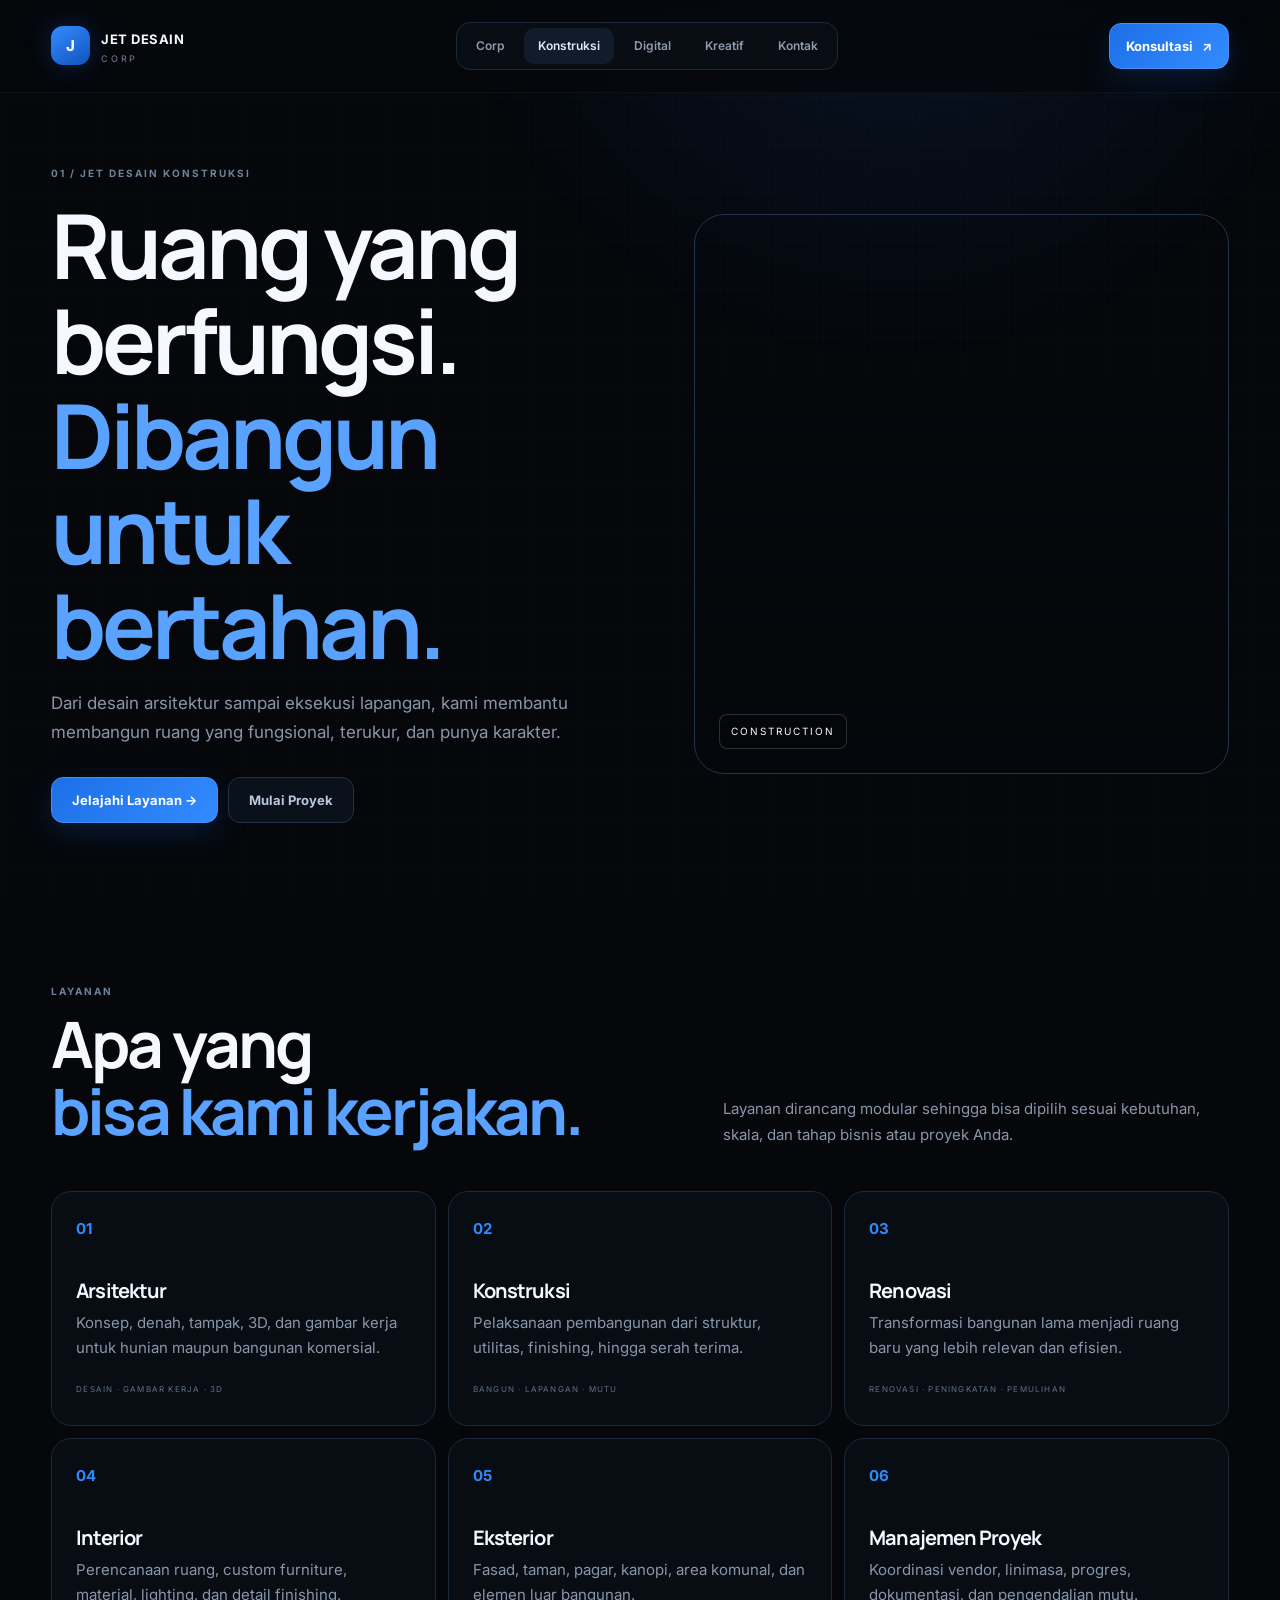
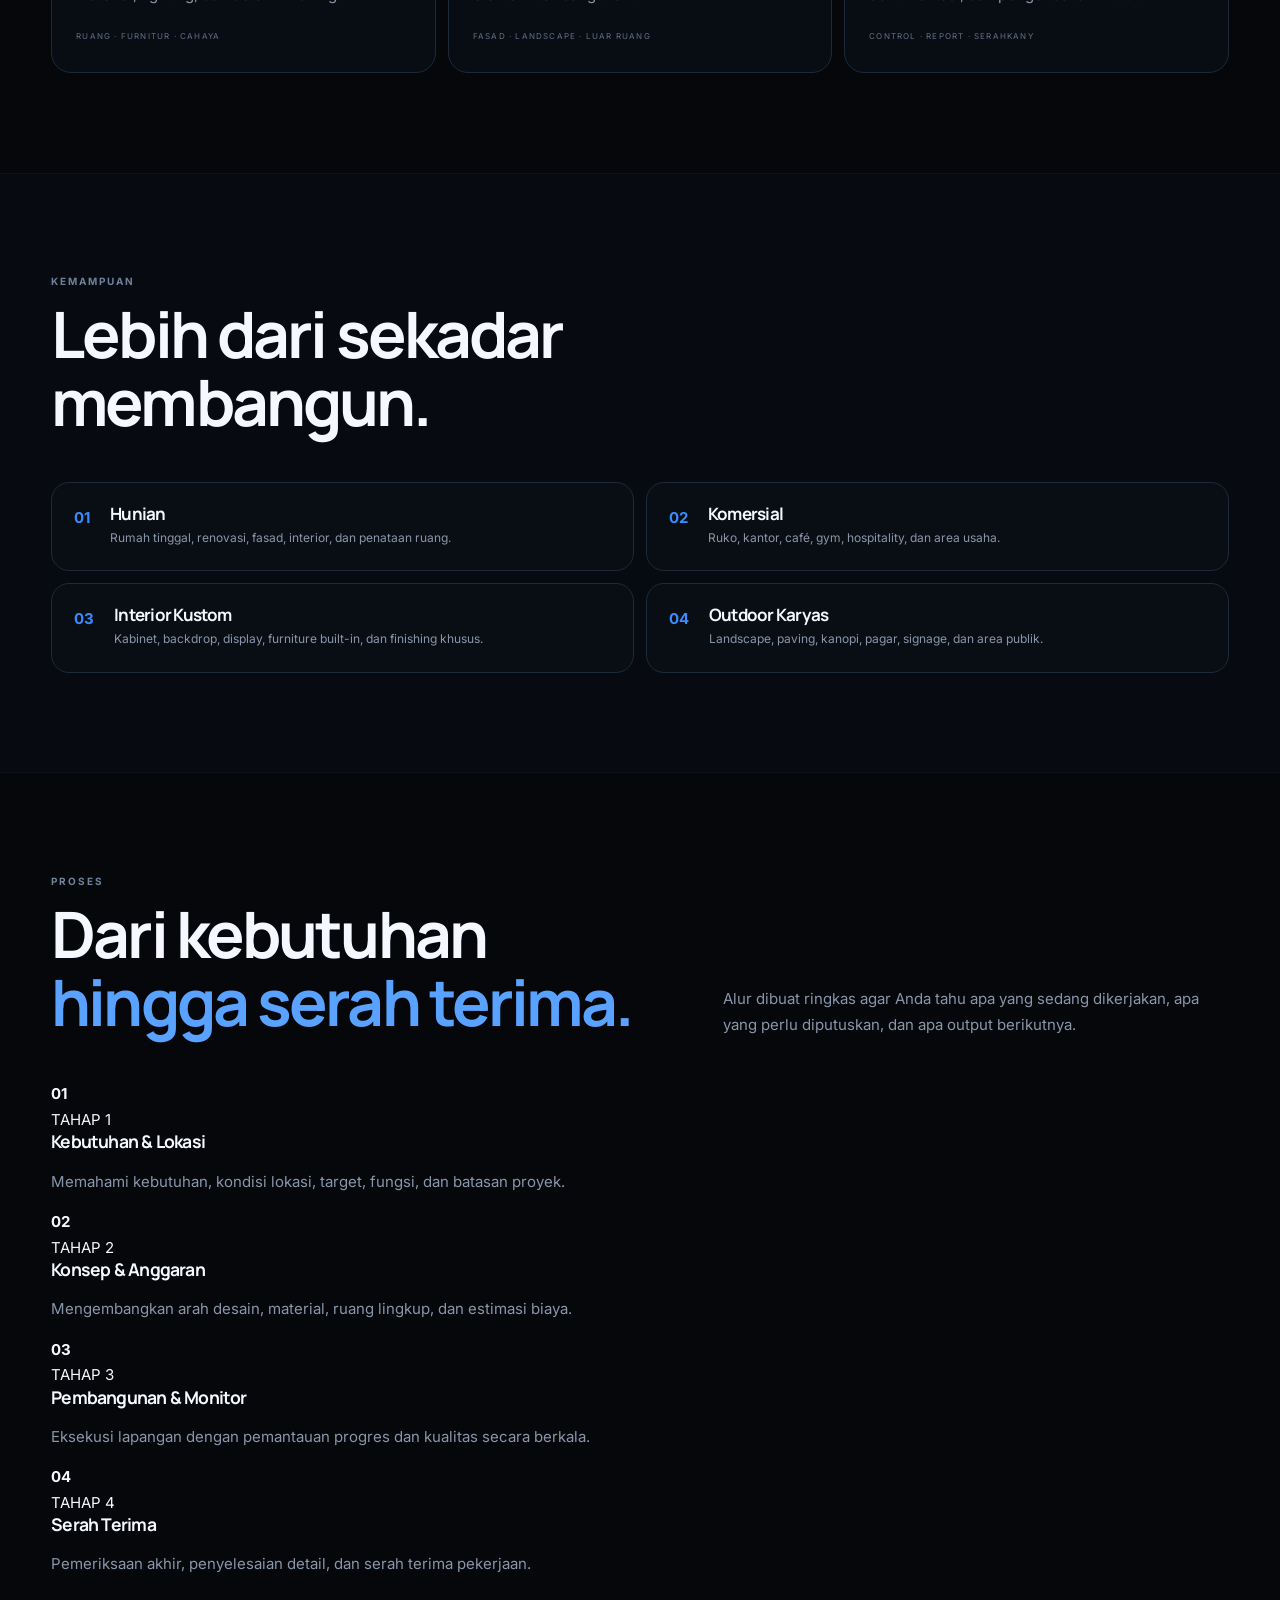
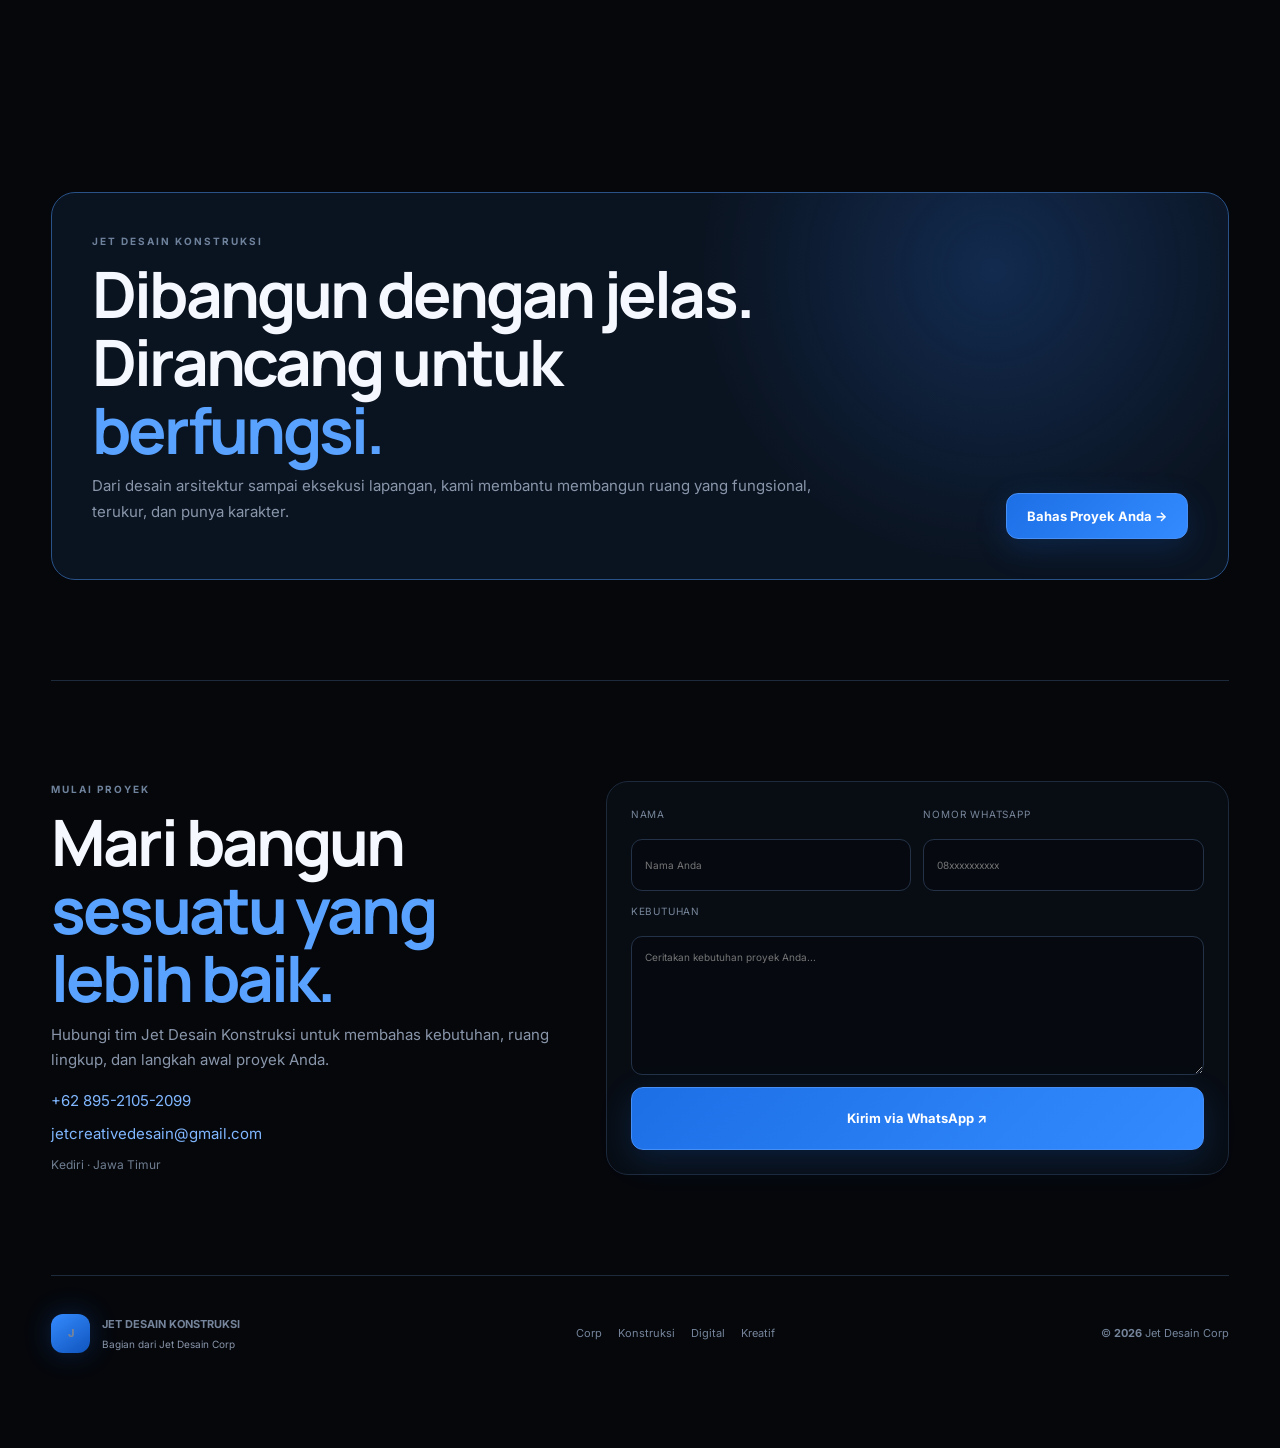
==== commit c78a5e55: "Perbaiki form WhatsApp divisi dan sisa teks rusak" ====
--- a/construction.html
+++ b/construction.html
@@ -2,10 +2,10 @@
 <div class="loader" id="loader"><div class="loader-mark"><span>J</span><b>JET DESAIN</b><small>CONSTRUCTION</small></div><div class="loader-line"><i></i></div></div>
 <header class="site-header"><div class="nav-shell"><a class="brand" href="index.html"><span class="brand-icon">J</span><span><b>JET DESAIN</b><small>CORP</small></span></a><nav class="desktop-nav"><a href="index.html">Corp</a><a class="active" href="construction.html">Konstruksi</a><a class="" href="digital.html">Digital</a><a class="" href="creative.html">Kreatif</a><a href="#contact">Kontak</a></nav><a class="nav-cta" href="https://wa.me/6289521052099" target="_blank">Konsultasi <span>↗</span></a></div></header>
 <main><section class="detail-hero-new reveal"><div class="detail-copy"><span class="kicker">01 / JET DESAIN KONSTRUKSI</span><h1>Ruang yang berfungsi.<br><em>Dibangun untuk bertahan.</em></h1><p>Dari desain arsitektur sampai eksekusi lapangan, kami membantu membangun ruang yang fungsional, terukur, dan punya karakter.</p><div class="hero-actions"><a class="btn-primary" href="#services">Jelajahi Layanan →</a><a class="btn-secondary" href="#contact">Mulai Proyek</a></div></div><div class="detail-photo" style="background-image:linear-gradient(180deg,transparent 30%,rgba(5,7,11,.75)),url('https://images.unsplash.com/photo-1541976590-713941681591?auto=format&fit=crop&w=1600&q=88')"><span>CONSTRUCTION</span></div></section>
-<section class="section reveal" id="services"><div class="section-head"><div><span class="kicker">LAYANAN</span><h2>Apa yang<br><em>bisa kami kerjakan.</em></h2></div><p>Layanan dirancang modular sehingga bisa dipilih sesuai kebutuhan, skala, dan tahap bisnis atau proyek Anda.</p></div><div class="service-grid-new"><article><span>01</span><h3>Arsitektur</h3><p>Konsep, denah, tampak, 3D, dan gambar kerja untuk hunian maupun bangunan komersial.</p><small>DESAIN · GAMBAR KERJA · 3D</small></article><article><span>02</span><h3>Konstruksi</h3><p>Pelaksanaan pembangunan dari struktur, utilitas, finishing, hingga serah terima.</p><small>BANGUN · LAPANGAN · MUTU</small></article><article><span>03</span><h3>Renovasi</h3><p>Transformulirasi bangunan lama menjadi ruang baru yang lebih relevan dan efisien.</p><small>RENOVASI · PENINGKATAN · PEMULIHAN</small></article><article><span>04</span><h3>Interior</h3><p>Perencanaan ruang, custom furniture, material, lighting, dan detail finishing.</p><small>RUANG · FURNITUR · CAHAYA</small></article><article><span>05</span><h3>Eksterior</h3><p>Fasad, taman, pagar, kanopi, area komunal, dan elemen luar bangunan.</p><small>FASAD · LANDSCAPE · LUAR RUANG</small></article><article><span>06</span><h3>Manajemen Proyek</h3><p>Koordinasi vendor, linimasa, progres, dokumentasi, dan pengendalian mutu.</p><small>CONTROL · REPORT · SERAHKANY</small></article></div></section>
+<section class="section reveal" id="services"><div class="section-head"><div><span class="kicker">LAYANAN</span><h2>Apa yang<br><em>bisa kami kerjakan.</em></h2></div><p>Layanan dirancang modular sehingga bisa dipilih sesuai kebutuhan, skala, dan tahap bisnis atau proyek Anda.</p></div><div class="service-grid-new"><article><span>01</span><h3>Arsitektur</h3><p>Konsep, denah, tampak, 3D, dan gambar kerja untuk hunian maupun bangunan komersial.</p><small>DESAIN · GAMBAR KERJA · 3D</small></article><article><span>02</span><h3>Konstruksi</h3><p>Pelaksanaan pembangunan dari struktur, utilitas, finishing, hingga serah terima.</p><small>BANGUN · LAPANGAN · MUTU</small></article><article><span>03</span><h3>Renovasi</h3><p>Transformasi bangunan lama menjadi ruang baru yang lebih relevan dan efisien.</p><small>RENOVASI · PENINGKATAN · PEMULIHAN</small></article><article><span>04</span><h3>Interior</h3><p>Perencanaan ruang, custom furniture, material, lighting, dan detail finishing.</p><small>RUANG · FURNITUR · CAHAYA</small></article><article><span>05</span><h3>Eksterior</h3><p>Fasad, taman, pagar, kanopi, area komunal, dan elemen luar bangunan.</p><small>FASAD · LANDSCAPE · LUAR RUANG</small></article><article><span>06</span><h3>Manajemen Proyek</h3><p>Koordinasi vendor, linimasa, progres, dokumentasi, dan pengendalian mutu.</p><small>CONTROL · REPORT · SERAHKANY</small></article></div></section>
 <section class="section surface reveal"><div class="section-head"><div><span class="kicker">KEMAMPUAN</span><h2>Lebih dari sekadar membangun.</h2></div></div><div class="capability-grid"><article><b>01</b><div><h3>Hunian</h3><p>Rumah tinggal, renovasi, fasad, interior, dan penataan ruang.</p></div></article><article><b>02</b><div><h3>Komersial</h3><p>Ruko, kantor, café, gym, hospitality, dan area usaha.</p></div></article><article><b>03</b><div><h3>Interior Kustom</h3><p>Kabinet, backdrop, display, furniture built-in, dan finishing khusus.</p></div></article><article><b>04</b><div><h3>Outdoor Karyas</h3><p>Landscape, paving, kanopi, pagar, signage, dan area publik.</p></div></article></div></section>
 <section class="section reveal"><div class="section-head"><div><span class="kicker">PROSES</span><h2>Dari kebutuhan<br><em>hingga serah terima.</em></h2></div><p>Alur dibuat ringkas agar Anda tahu apa yang sedang dikerjakan, apa yang perlu diputuskan, dan apa output berikutnya.</p></div><div class="linimasa"><article><b>01</b><div><span>TAHAP 1</span><h3>Kebutuhan & Lokasi</h3><p>Memahami kebutuhan, kondisi lokasi, target, fungsi, dan batasan proyek.</p></div></article><article><b>02</b><div><span>TAHAP 2</span><h3>Konsep & Anggaran</h3><p>Mengembangkan arah desain, material, ruang lingkup, dan estimasi biaya.</p></div></article><article><b>03</b><div><span>TAHAP 3</span><h3>Pembangunan & Monitor</h3><p>Eksekusi lapangan dengan pemantauan progres dan kualitas secara berkala.</p></div></article><article><b>04</b><div><span>TAHAP 4</span><h3>Serah Terima</h3><p>Pemeriksaan akhir, penyelesaian detail, dan serah terima pekerjaan.</p></div></article></div></section>
 <section class="section reveal"><div class="detail-banner"><div><span class="kicker">JET DESAIN KONSTRUKSI</span><h2>Dibangun dengan jelas.<br>Dirancang untuk <em>berfungsi.</em></h2><p>Dari desain arsitektur sampai eksekusi lapangan, kami membantu membangun ruang yang fungsional, terukur, dan punya karakter.</p></div><a class="btn-primary" href="#contact">Bahas Proyek Anda →</a></div></section>
-<section class="section contact-section reveal" id="contact"><div class="contact-copy"><span class="kicker">MULAI PROYEK</span><h2>Mari bangun<br><em>sesuatu yang lebih baik.</em></h2><p>Hubungi tim Jet Desain Konstruksi untuk membahas kebutuhan, ruang lingkup, dan langkah awal proyek Anda.</p><div class="contact-meta"><a href="https://wa.me/6289521052099">+62 895-2105-2099</a><a href="mailto:jetcreativedesain@gmail.com">jetcreativedesain@gmail.com</a><span>Kediri · Jawa Timur</span></div></div><form class="contact-form division-formulir" data-division="construction"><label>Nama<input name="name" required placeholder="Nama Anda"></label><label>Nomor WhatsApp<input name="phone" placeholder="08xxxxxxxxxx"></label><label class="full">Kebutuhan<textarea name="message" required placeholder="Ceritakan kebutuhan proyek Anda..."></textarea></label><button class="btn-primary full" type="submit">Kirim via WhatsApp ↗</button></form></section></main>
+<section class="section contact-section reveal" id="contact"><div class="contact-copy"><span class="kicker">MULAI PROYEK</span><h2>Mari bangun<br><em>sesuatu yang lebih baik.</em></h2><p>Hubungi tim Jet Desain Konstruksi untuk membahas kebutuhan, ruang lingkup, dan langkah awal proyek Anda.</p><div class="contact-meta"><a href="https://wa.me/6289521052099">+62 895-2105-2099</a><a href="mailto:jetcreativedesain@gmail.com">jetcreativedesain@gmail.com</a><span>Kediri · Jawa Timur</span></div></div><form class="contact-form division-form" data-division="construction"><label>Nama<input name="name" required placeholder="Nama Anda"></label><label>Nomor WhatsApp<input name="phone" placeholder="08xxxxxxxxxx"></label><label class="full">Kebutuhan<textarea name="message" required placeholder="Ceritakan kebutuhan proyek Anda..."></textarea></label><button class="btn-primary full" type="submit">Kirim via WhatsApp ↗</button></form></section></main>
 <footer class="site-footer"><div class="footer-brand"><span class="brand-icon">J</span><div><b>JET DESAIN KONSTRUKSI</b><p>Bagian dari Jet Desain Corp</p></div></div><div class="footer-links"><a href="index.html">Corp</a><a href="construction.html">Konstruksi</a><a href="digital.html">Digital</a><a href="creative.html">Kreatif</a></div><span>© <b id="year"></b> Jet Desain Corp</span></footer>
 <nav class="bottom-nav"><a href="index.html">Corp</a><a class="active" href="#services">Layanan</a><a class="main-action" href="https://wa.me/6289521052099">+</a><a href="#process">Proses</a><a href="#contact">Kontak</a></nav><script src="assets/script.js?v=app-5"></script></body></html>
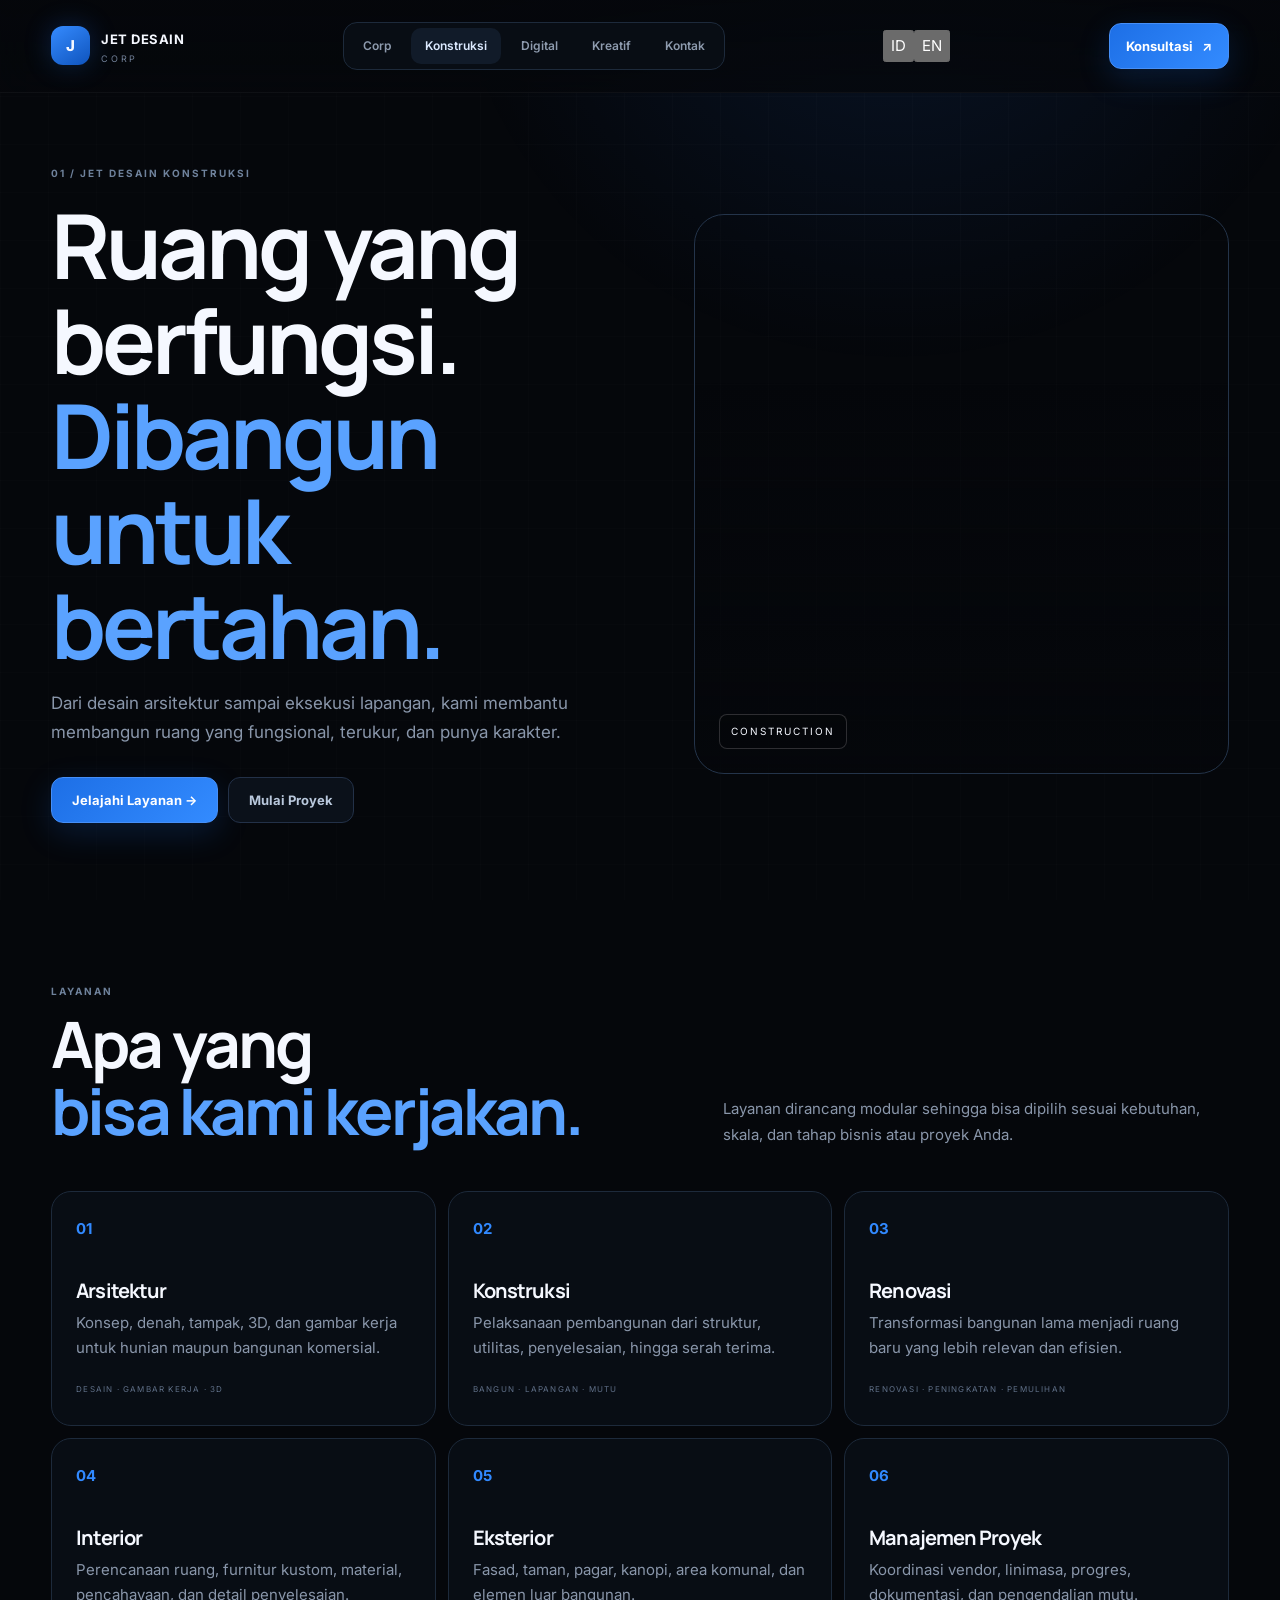
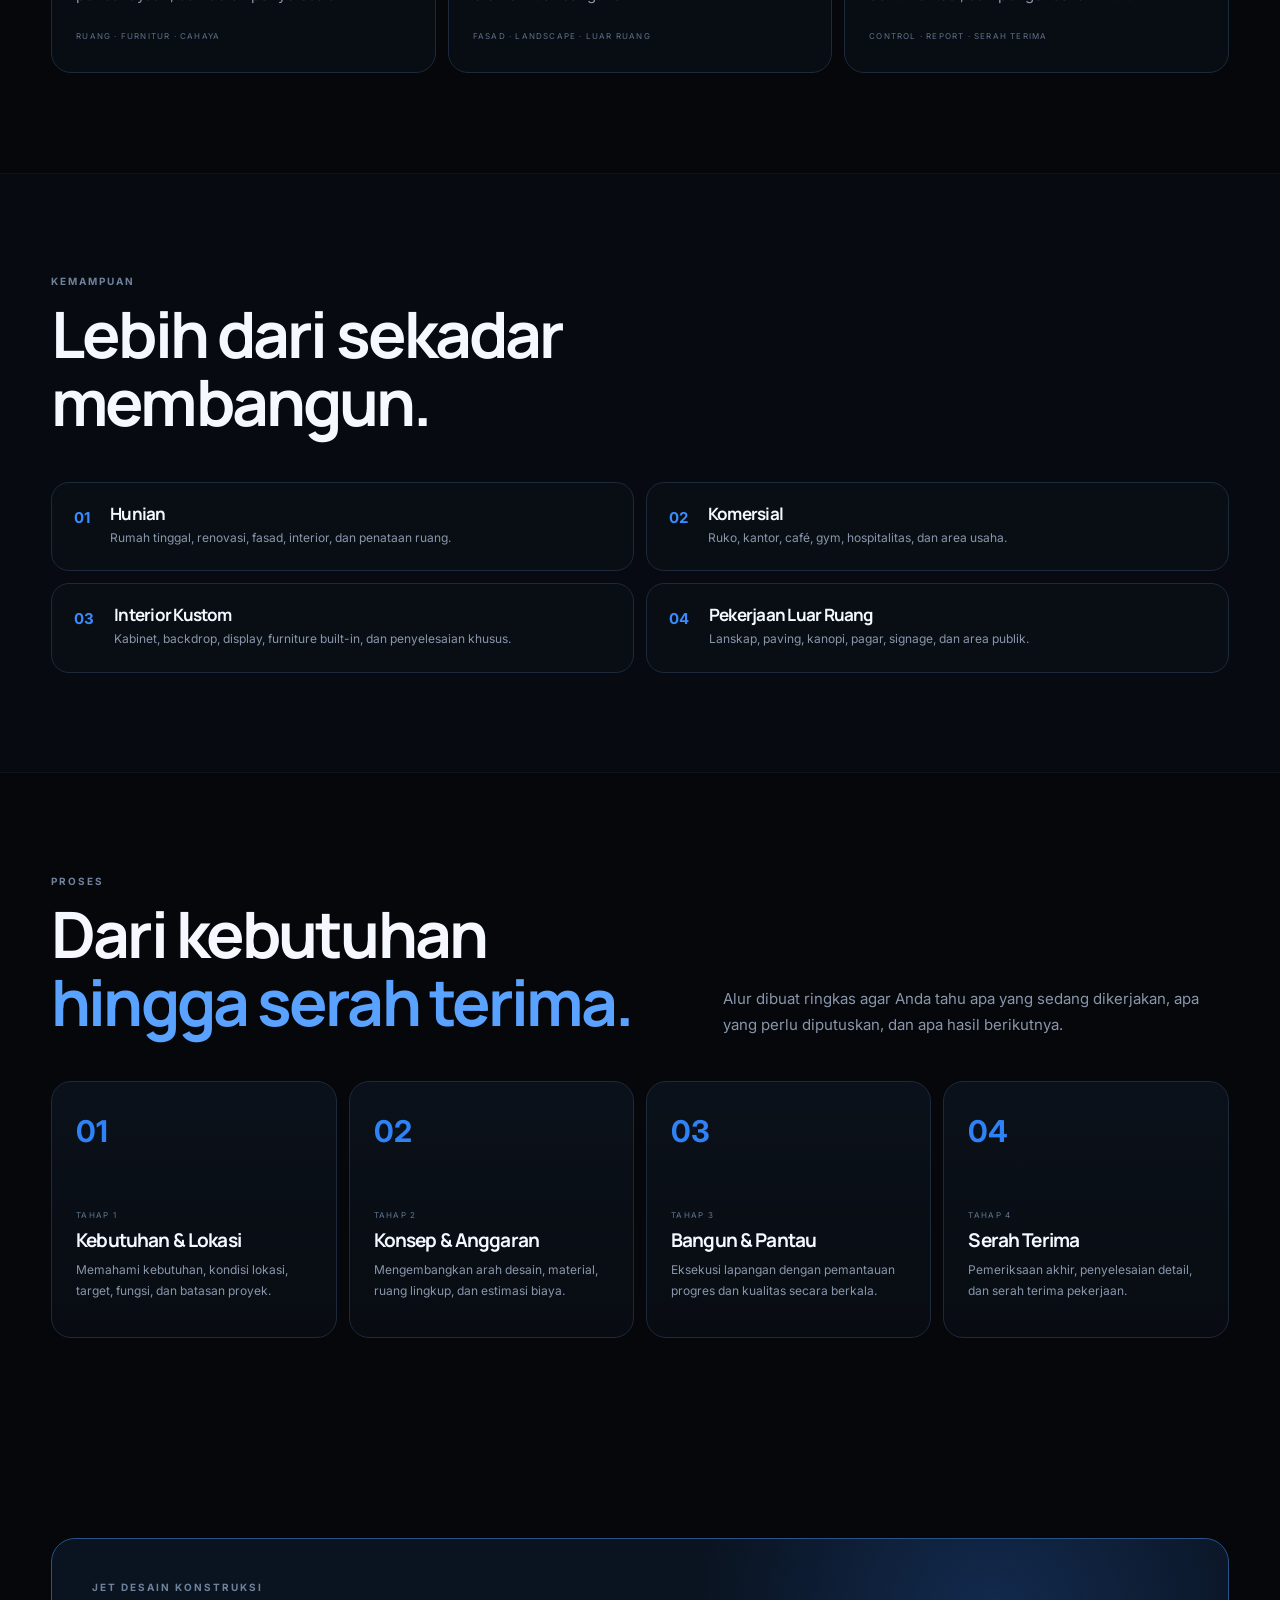
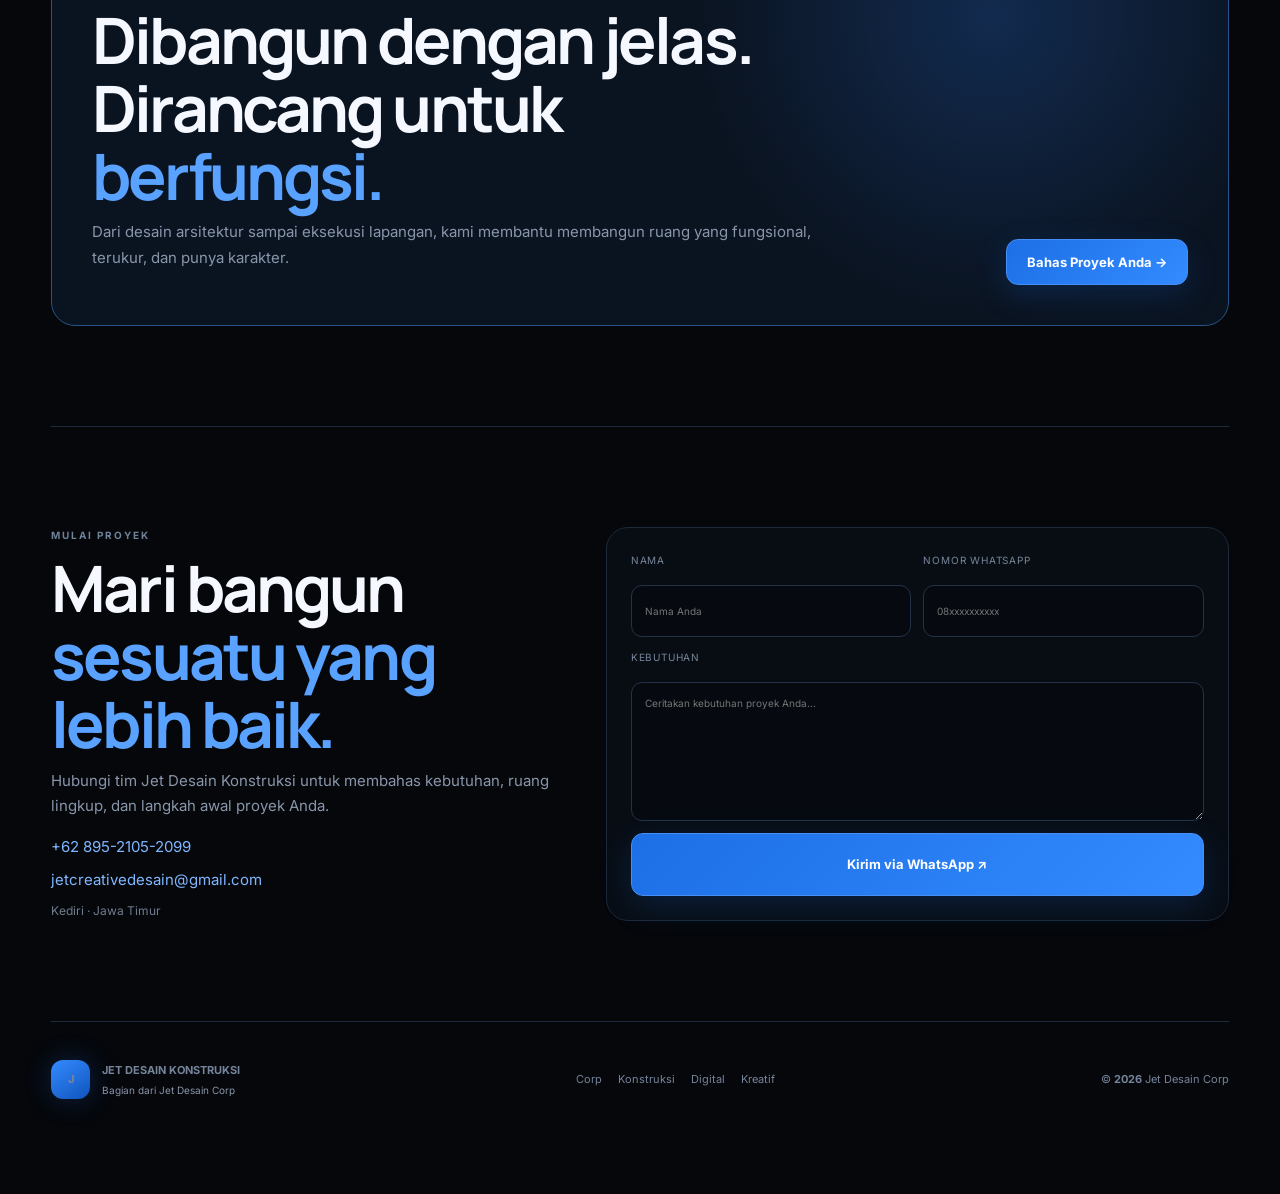
==== commit 084b93a0: "Siapkan toggle bahasa ID EN dan rapikan struktur sebelum deploy" ====
--- a/construction.html
+++ b/construction.html
@@ -1,11 +1,11 @@
-<!doctype html><html lang="id"><head><meta charset="utf-8"><meta name="viewport" content="width=device-width,initial-scale=1,viewport-fit=cover"><meta name="theme-color" content="#05070b"><title>Jet Desain Konstruksi</title><link rel="icon" href="assets/favicon.svg"><link rel="preconnect" href="https://fonts.googleapis.com"><link rel="preconnect" href="https://fonts.gstatic.com" crossorigin><link href="https://fonts.googleapis.com/css2?family=Inter:wght@400;500;600;700;800&family=Manrope:wght@500;600;700;800&display=swap" rel="stylesheet"><link rel="stylesheet" href="assets/style.css?v=app-5"></head><body data-page="construction">
+<!doctype html><html lang="id"><head><meta charset="utf-8"><meta name="viewport" content="width=device-width,initial-scale=1,viewport-fit=cover"><meta name="theme-color" content="#05070b"><title>Jet Desain Konstruksi</title><link rel="icon" href="assets/favicon.svg"><link rel="preconnect" href="https://fonts.googleapis.com"><link rel="preconnect" href="https://fonts.gstatic.com" crossorigin><link href="https://fonts.googleapis.com/css2?family=Inter:wght@400;500;600;700;800&family=Manrope:wght@500;600;700;800&display=swap" rel="stylesheet"><link rel="stylesheet" href="assets/style.css?v=app-6"></head><body data-page="construction">
 <div class="loader" id="loader"><div class="loader-mark"><span>J</span><b>JET DESAIN</b><small>CONSTRUCTION</small></div><div class="loader-line"><i></i></div></div>
-<header class="site-header"><div class="nav-shell"><a class="brand" href="index.html"><span class="brand-icon">J</span><span><b>JET DESAIN</b><small>CORP</small></span></a><nav class="desktop-nav"><a href="index.html">Corp</a><a class="active" href="construction.html">Konstruksi</a><a class="" href="digital.html">Digital</a><a class="" href="creative.html">Kreatif</a><a href="#contact">Kontak</a></nav><a class="nav-cta" href="https://wa.me/6289521052099" target="_blank">Konsultasi <span>↗</span></a></div></header>
+<header class="site-header"><div class="nav-shell"><a class="brand" href="index.html"><span class="brand-icon">J</span><span><b>JET DESAIN</b><small>CORP</small></span></a><nav class="desktop-nav"><a href="index.html">Corp</a><a class="active" href="construction.html">Konstruksi</a><a class="" href="digital.html">Digital</a><a class="" href="creative.html">Kreatif</a><a href="#contact">Kontak</a></nav><div class="lang-switch" role="group" aria-label="Pilih bahasa"><button type="button" data-lang="id" class="active">ID</button><button type="button" data-lang="en">EN</button></div><a class="nav-cta" href="https://wa.me/6289521052099" target="_blank">Konsultasi <span>↗</span></a></div></header>
 <main><section class="detail-hero-new reveal"><div class="detail-copy"><span class="kicker">01 / JET DESAIN KONSTRUKSI</span><h1>Ruang yang berfungsi.<br><em>Dibangun untuk bertahan.</em></h1><p>Dari desain arsitektur sampai eksekusi lapangan, kami membantu membangun ruang yang fungsional, terukur, dan punya karakter.</p><div class="hero-actions"><a class="btn-primary" href="#services">Jelajahi Layanan →</a><a class="btn-secondary" href="#contact">Mulai Proyek</a></div></div><div class="detail-photo" style="background-image:linear-gradient(180deg,transparent 30%,rgba(5,7,11,.75)),url('https://images.unsplash.com/photo-1541976590-713941681591?auto=format&fit=crop&w=1600&q=88')"><span>CONSTRUCTION</span></div></section>
-<section class="section reveal" id="services"><div class="section-head"><div><span class="kicker">LAYANAN</span><h2>Apa yang<br><em>bisa kami kerjakan.</em></h2></div><p>Layanan dirancang modular sehingga bisa dipilih sesuai kebutuhan, skala, dan tahap bisnis atau proyek Anda.</p></div><div class="service-grid-new"><article><span>01</span><h3>Arsitektur</h3><p>Konsep, denah, tampak, 3D, dan gambar kerja untuk hunian maupun bangunan komersial.</p><small>DESAIN · GAMBAR KERJA · 3D</small></article><article><span>02</span><h3>Konstruksi</h3><p>Pelaksanaan pembangunan dari struktur, utilitas, finishing, hingga serah terima.</p><small>BANGUN · LAPANGAN · MUTU</small></article><article><span>03</span><h3>Renovasi</h3><p>Transformasi bangunan lama menjadi ruang baru yang lebih relevan dan efisien.</p><small>RENOVASI · PENINGKATAN · PEMULIHAN</small></article><article><span>04</span><h3>Interior</h3><p>Perencanaan ruang, custom furniture, material, lighting, dan detail finishing.</p><small>RUANG · FURNITUR · CAHAYA</small></article><article><span>05</span><h3>Eksterior</h3><p>Fasad, taman, pagar, kanopi, area komunal, dan elemen luar bangunan.</p><small>FASAD · LANDSCAPE · LUAR RUANG</small></article><article><span>06</span><h3>Manajemen Proyek</h3><p>Koordinasi vendor, linimasa, progres, dokumentasi, dan pengendalian mutu.</p><small>CONTROL · REPORT · SERAHKANY</small></article></div></section>
-<section class="section surface reveal"><div class="section-head"><div><span class="kicker">KEMAMPUAN</span><h2>Lebih dari sekadar membangun.</h2></div></div><div class="capability-grid"><article><b>01</b><div><h3>Hunian</h3><p>Rumah tinggal, renovasi, fasad, interior, dan penataan ruang.</p></div></article><article><b>02</b><div><h3>Komersial</h3><p>Ruko, kantor, café, gym, hospitality, dan area usaha.</p></div></article><article><b>03</b><div><h3>Interior Kustom</h3><p>Kabinet, backdrop, display, furniture built-in, dan finishing khusus.</p></div></article><article><b>04</b><div><h3>Outdoor Karyas</h3><p>Landscape, paving, kanopi, pagar, signage, dan area publik.</p></div></article></div></section>
-<section class="section reveal"><div class="section-head"><div><span class="kicker">PROSES</span><h2>Dari kebutuhan<br><em>hingga serah terima.</em></h2></div><p>Alur dibuat ringkas agar Anda tahu apa yang sedang dikerjakan, apa yang perlu diputuskan, dan apa output berikutnya.</p></div><div class="linimasa"><article><b>01</b><div><span>TAHAP 1</span><h3>Kebutuhan & Lokasi</h3><p>Memahami kebutuhan, kondisi lokasi, target, fungsi, dan batasan proyek.</p></div></article><article><b>02</b><div><span>TAHAP 2</span><h3>Konsep & Anggaran</h3><p>Mengembangkan arah desain, material, ruang lingkup, dan estimasi biaya.</p></div></article><article><b>03</b><div><span>TAHAP 3</span><h3>Pembangunan & Monitor</h3><p>Eksekusi lapangan dengan pemantauan progres dan kualitas secara berkala.</p></div></article><article><b>04</b><div><span>TAHAP 4</span><h3>Serah Terima</h3><p>Pemeriksaan akhir, penyelesaian detail, dan serah terima pekerjaan.</p></div></article></div></section>
+<section class="section reveal" id="services"><div class="section-head"><div><span class="kicker">LAYANAN</span><h2>Apa yang<br><em>bisa kami kerjakan.</em></h2></div><p>Layanan dirancang modular sehingga bisa dipilih sesuai kebutuhan, skala, dan tahap bisnis atau proyek Anda.</p></div><div class="service-grid-new"><article><span>01</span><h3>Arsitektur</h3><p>Konsep, denah, tampak, 3D, dan gambar kerja untuk hunian maupun bangunan komersial.</p><small>DESAIN · GAMBAR KERJA · 3D</small></article><article><span>02</span><h3>Konstruksi</h3><p>Pelaksanaan pembangunan dari struktur, utilitas, penyelesaian, hingga serah terima.</p><small>BANGUN · LAPANGAN · MUTU</small></article><article><span>03</span><h3>Renovasi</h3><p>Transformasi bangunan lama menjadi ruang baru yang lebih relevan dan efisien.</p><small>RENOVASI · PENINGKATAN · PEMULIHAN</small></article><article><span>04</span><h3>Interior</h3><p>Perencanaan ruang, furnitur kustom, material, pencahayaan, dan detail penyelesaian.</p><small>RUANG · FURNITUR · CAHAYA</small></article><article><span>05</span><h3>Eksterior</h3><p>Fasad, taman, pagar, kanopi, area komunal, dan elemen luar bangunan.</p><small>FASAD · LANDSCAPE · LUAR RUANG</small></article><article><span>06</span><h3>Manajemen Proyek</h3><p>Koordinasi vendor, linimasa, progres, dokumentasi, dan pengendalian mutu.</p><small>CONTROL · REPORT · SERAH TERIMA</small></article></div></section>
+<section class="section surface reveal"><div class="section-head"><div><span class="kicker">KEMAMPUAN</span><h2>Lebih dari sekadar membangun.</h2></div></div><div class="capability-grid"><article><b>01</b><div><h3>Hunian</h3><p>Rumah tinggal, renovasi, fasad, interior, dan penataan ruang.</p></div></article><article><b>02</b><div><h3>Komersial</h3><p>Ruko, kantor, café, gym, hospitalitas, dan area usaha.</p></div></article><article><b>03</b><div><h3>Interior Kustom</h3><p>Kabinet, backdrop, display, furniture built-in, dan penyelesaian khusus.</p></div></article><article><b>04</b><div><h3>Pekerjaan Luar Ruang</h3><p>Lanskap, paving, kanopi, pagar, signage, dan area publik.</p></div></article></div></section>
+<section class="section reveal"><div class="section-head"><div><span class="kicker">PROSES</span><h2>Dari kebutuhan<br><em>hingga serah terima.</em></h2></div><p>Alur dibuat ringkas agar Anda tahu apa yang sedang dikerjakan, apa yang perlu diputuskan, dan apa hasil berikutnya.</p></div><div class="timeline"><article><b>01</b><div><span>TAHAP 1</span><h3>Kebutuhan & Lokasi</h3><p>Memahami kebutuhan, kondisi lokasi, target, fungsi, dan batasan proyek.</p></div></article><article><b>02</b><div><span>TAHAP 2</span><h3>Konsep & Anggaran</h3><p>Mengembangkan arah desain, material, ruang lingkup, dan estimasi biaya.</p></div></article><article><b>03</b><div><span>TAHAP 3</span><h3>Bangun & Pantau</h3><p>Eksekusi lapangan dengan pemantauan progres dan kualitas secara berkala.</p></div></article><article><b>04</b><div><span>TAHAP 4</span><h3>Serah Terima</h3><p>Pemeriksaan akhir, penyelesaian detail, dan serah terima pekerjaan.</p></div></article></div></section>
 <section class="section reveal"><div class="detail-banner"><div><span class="kicker">JET DESAIN KONSTRUKSI</span><h2>Dibangun dengan jelas.<br>Dirancang untuk <em>berfungsi.</em></h2><p>Dari desain arsitektur sampai eksekusi lapangan, kami membantu membangun ruang yang fungsional, terukur, dan punya karakter.</p></div><a class="btn-primary" href="#contact">Bahas Proyek Anda →</a></div></section>
 <section class="section contact-section reveal" id="contact"><div class="contact-copy"><span class="kicker">MULAI PROYEK</span><h2>Mari bangun<br><em>sesuatu yang lebih baik.</em></h2><p>Hubungi tim Jet Desain Konstruksi untuk membahas kebutuhan, ruang lingkup, dan langkah awal proyek Anda.</p><div class="contact-meta"><a href="https://wa.me/6289521052099">+62 895-2105-2099</a><a href="mailto:jetcreativedesain@gmail.com">jetcreativedesain@gmail.com</a><span>Kediri · Jawa Timur</span></div></div><form class="contact-form division-form" data-division="construction"><label>Nama<input name="name" required placeholder="Nama Anda"></label><label>Nomor WhatsApp<input name="phone" placeholder="08xxxxxxxxxx"></label><label class="full">Kebutuhan<textarea name="message" required placeholder="Ceritakan kebutuhan proyek Anda..."></textarea></label><button class="btn-primary full" type="submit">Kirim via WhatsApp ↗</button></form></section></main>
 <footer class="site-footer"><div class="footer-brand"><span class="brand-icon">J</span><div><b>JET DESAIN KONSTRUKSI</b><p>Bagian dari Jet Desain Corp</p></div></div><div class="footer-links"><a href="index.html">Corp</a><a href="construction.html">Konstruksi</a><a href="digital.html">Digital</a><a href="creative.html">Kreatif</a></div><span>© <b id="year"></b> Jet Desain Corp</span></footer>
-<nav class="bottom-nav"><a href="index.html">Corp</a><a class="active" href="#services">Layanan</a><a class="main-action" href="https://wa.me/6289521052099">+</a><a href="#process">Proses</a><a href="#contact">Kontak</a></nav><script src="assets/script.js?v=app-5"></script></body></html>+<nav class="bottom-nav"><a href="index.html">Corp</a><a class="active" href="#services">Layanan</a><a class="main-action" href="https://wa.me/6289521052099">+</a><a href="#process">Proses</a><a href="#contact">Kontak</a></nav><script src="assets/script.js?v=app-6"></script></body></html>
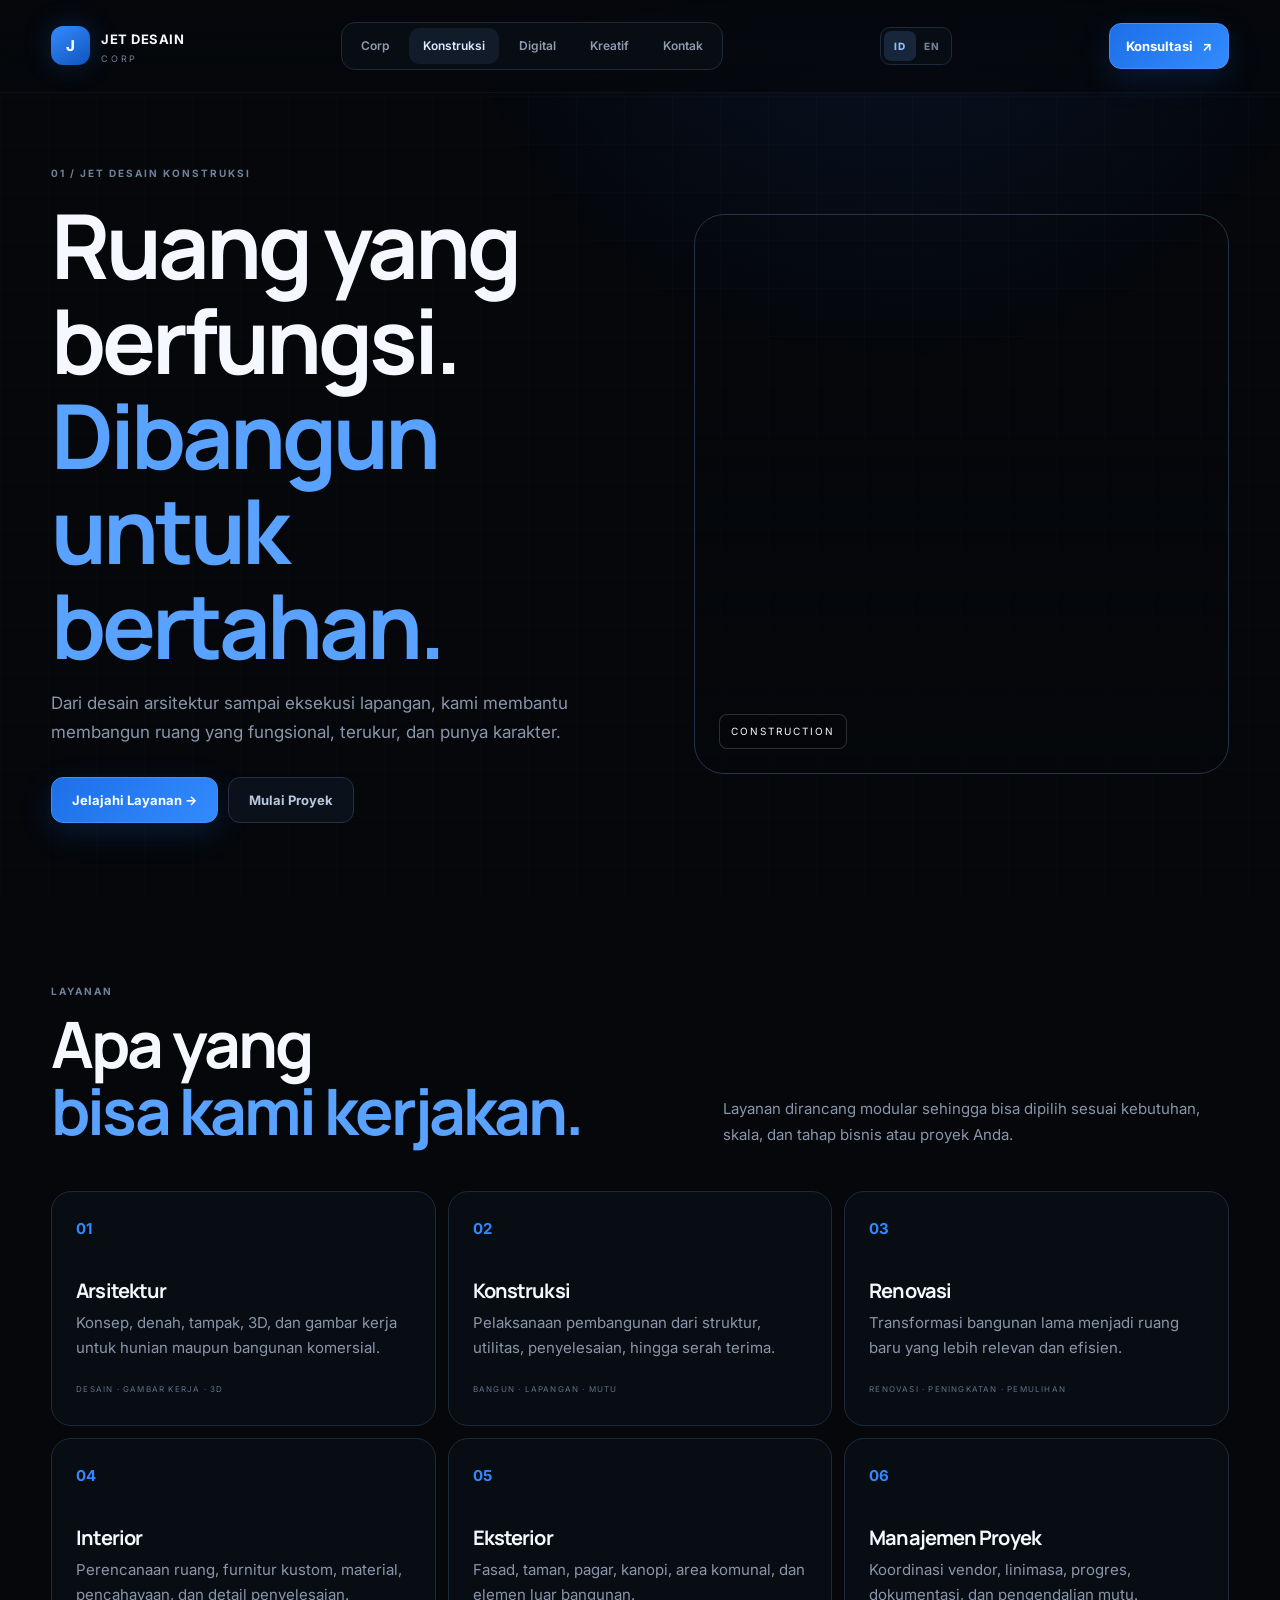
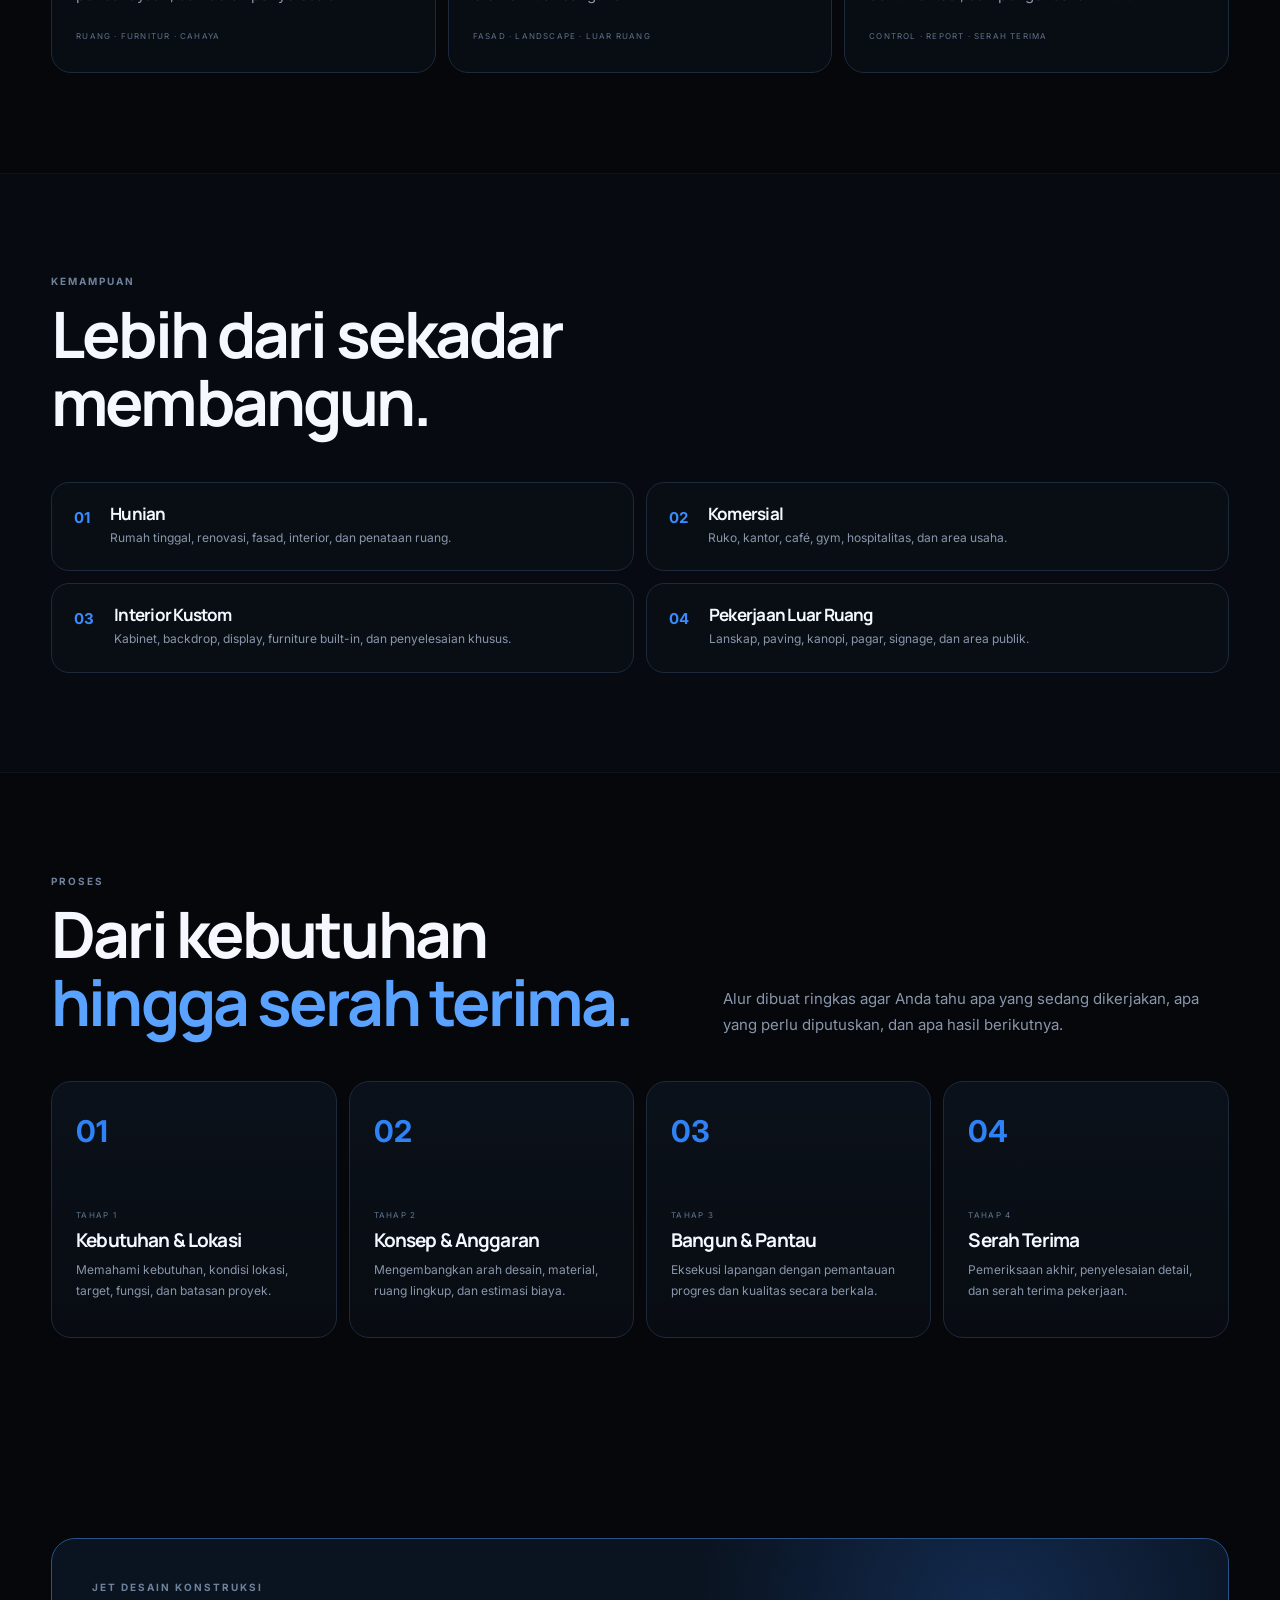
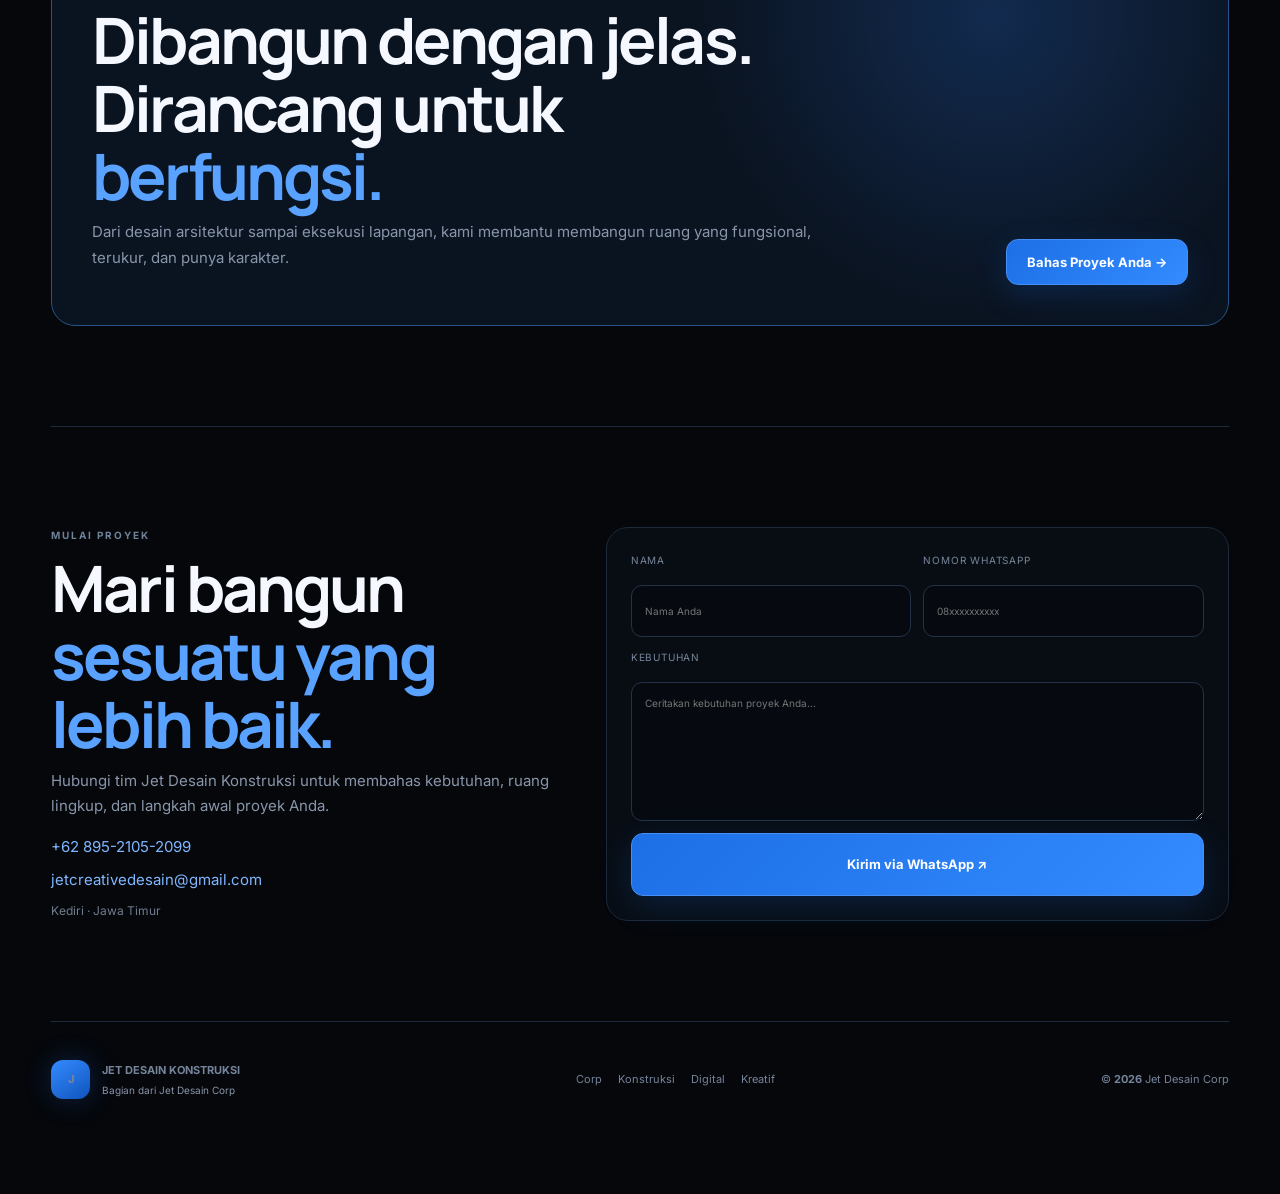
==== commit b4e96941: "Gunakan URL bersih tanpa ekstensi HTML" ====
--- a/construction.html
+++ b/construction.html
@@ -1,11 +1,11 @@
 <!doctype html><html lang="id"><head><meta charset="utf-8"><meta name="viewport" content="width=device-width,initial-scale=1,viewport-fit=cover"><meta name="theme-color" content="#05070b"><title>Jet Desain Konstruksi</title><link rel="icon" href="assets/favicon.svg"><link rel="preconnect" href="https://fonts.googleapis.com"><link rel="preconnect" href="https://fonts.gstatic.com" crossorigin><link href="https://fonts.googleapis.com/css2?family=Inter:wght@400;500;600;700;800&family=Manrope:wght@500;600;700;800&display=swap" rel="stylesheet"><link rel="stylesheet" href="assets/style.css?v=app-6"></head><body data-page="construction">
 <div class="loader" id="loader"><div class="loader-mark"><span>J</span><b>JET DESAIN</b><small>CONSTRUCTION</small></div><div class="loader-line"><i></i></div></div>
-<header class="site-header"><div class="nav-shell"><a class="brand" href="index.html"><span class="brand-icon">J</span><span><b>JET DESAIN</b><small>CORP</small></span></a><nav class="desktop-nav"><a href="index.html">Corp</a><a class="active" href="construction.html">Konstruksi</a><a class="" href="digital.html">Digital</a><a class="" href="creative.html">Kreatif</a><a href="#contact">Kontak</a></nav><div class="lang-switch" role="group" aria-label="Pilih bahasa"><button type="button" data-lang="id" class="active">ID</button><button type="button" data-lang="en">EN</button></div><a class="nav-cta" href="https://wa.me/6289521052099" target="_blank">Konsultasi <span>↗</span></a></div></header>
+<header class="site-header"><div class="nav-shell"><a class="brand" href="/"><span class="brand-icon">J</span><span><b>JET DESAIN</b><small>CORP</small></span></a><nav class="desktop-nav"><a href="/">Corp</a><a class="active" href="/construction">Konstruksi</a><a class="" href="/digital">Digital</a><a class="" href="/creative">Kreatif</a><a href="#contact">Kontak</a></nav><div class="lang-switch" role="group" aria-label="Pilih bahasa"><button type="button" data-lang="id" class="active">ID</button><button type="button" data-lang="en">EN</button></div><a class="nav-cta" href="https://wa.me/6289521052099" target="_blank">Konsultasi <span>↗</span></a></div></header>
 <main><section class="detail-hero-new reveal"><div class="detail-copy"><span class="kicker">01 / JET DESAIN KONSTRUKSI</span><h1>Ruang yang berfungsi.<br><em>Dibangun untuk bertahan.</em></h1><p>Dari desain arsitektur sampai eksekusi lapangan, kami membantu membangun ruang yang fungsional, terukur, dan punya karakter.</p><div class="hero-actions"><a class="btn-primary" href="#services">Jelajahi Layanan →</a><a class="btn-secondary" href="#contact">Mulai Proyek</a></div></div><div class="detail-photo" style="background-image:linear-gradient(180deg,transparent 30%,rgba(5,7,11,.75)),url('https://images.unsplash.com/photo-1541976590-713941681591?auto=format&fit=crop&w=1600&q=88')"><span>CONSTRUCTION</span></div></section>
 <section class="section reveal" id="services"><div class="section-head"><div><span class="kicker">LAYANAN</span><h2>Apa yang<br><em>bisa kami kerjakan.</em></h2></div><p>Layanan dirancang modular sehingga bisa dipilih sesuai kebutuhan, skala, dan tahap bisnis atau proyek Anda.</p></div><div class="service-grid-new"><article><span>01</span><h3>Arsitektur</h3><p>Konsep, denah, tampak, 3D, dan gambar kerja untuk hunian maupun bangunan komersial.</p><small>DESAIN · GAMBAR KERJA · 3D</small></article><article><span>02</span><h3>Konstruksi</h3><p>Pelaksanaan pembangunan dari struktur, utilitas, penyelesaian, hingga serah terima.</p><small>BANGUN · LAPANGAN · MUTU</small></article><article><span>03</span><h3>Renovasi</h3><p>Transformasi bangunan lama menjadi ruang baru yang lebih relevan dan efisien.</p><small>RENOVASI · PENINGKATAN · PEMULIHAN</small></article><article><span>04</span><h3>Interior</h3><p>Perencanaan ruang, furnitur kustom, material, pencahayaan, dan detail penyelesaian.</p><small>RUANG · FURNITUR · CAHAYA</small></article><article><span>05</span><h3>Eksterior</h3><p>Fasad, taman, pagar, kanopi, area komunal, dan elemen luar bangunan.</p><small>FASAD · LANDSCAPE · LUAR RUANG</small></article><article><span>06</span><h3>Manajemen Proyek</h3><p>Koordinasi vendor, linimasa, progres, dokumentasi, dan pengendalian mutu.</p><small>CONTROL · REPORT · SERAH TERIMA</small></article></div></section>
 <section class="section surface reveal"><div class="section-head"><div><span class="kicker">KEMAMPUAN</span><h2>Lebih dari sekadar membangun.</h2></div></div><div class="capability-grid"><article><b>01</b><div><h3>Hunian</h3><p>Rumah tinggal, renovasi, fasad, interior, dan penataan ruang.</p></div></article><article><b>02</b><div><h3>Komersial</h3><p>Ruko, kantor, café, gym, hospitalitas, dan area usaha.</p></div></article><article><b>03</b><div><h3>Interior Kustom</h3><p>Kabinet, backdrop, display, furniture built-in, dan penyelesaian khusus.</p></div></article><article><b>04</b><div><h3>Pekerjaan Luar Ruang</h3><p>Lanskap, paving, kanopi, pagar, signage, dan area publik.</p></div></article></div></section>
 <section class="section reveal"><div class="section-head"><div><span class="kicker">PROSES</span><h2>Dari kebutuhan<br><em>hingga serah terima.</em></h2></div><p>Alur dibuat ringkas agar Anda tahu apa yang sedang dikerjakan, apa yang perlu diputuskan, dan apa hasil berikutnya.</p></div><div class="timeline"><article><b>01</b><div><span>TAHAP 1</span><h3>Kebutuhan & Lokasi</h3><p>Memahami kebutuhan, kondisi lokasi, target, fungsi, dan batasan proyek.</p></div></article><article><b>02</b><div><span>TAHAP 2</span><h3>Konsep & Anggaran</h3><p>Mengembangkan arah desain, material, ruang lingkup, dan estimasi biaya.</p></div></article><article><b>03</b><div><span>TAHAP 3</span><h3>Bangun & Pantau</h3><p>Eksekusi lapangan dengan pemantauan progres dan kualitas secara berkala.</p></div></article><article><b>04</b><div><span>TAHAP 4</span><h3>Serah Terima</h3><p>Pemeriksaan akhir, penyelesaian detail, dan serah terima pekerjaan.</p></div></article></div></section>
 <section class="section reveal"><div class="detail-banner"><div><span class="kicker">JET DESAIN KONSTRUKSI</span><h2>Dibangun dengan jelas.<br>Dirancang untuk <em>berfungsi.</em></h2><p>Dari desain arsitektur sampai eksekusi lapangan, kami membantu membangun ruang yang fungsional, terukur, dan punya karakter.</p></div><a class="btn-primary" href="#contact">Bahas Proyek Anda →</a></div></section>
 <section class="section contact-section reveal" id="contact"><div class="contact-copy"><span class="kicker">MULAI PROYEK</span><h2>Mari bangun<br><em>sesuatu yang lebih baik.</em></h2><p>Hubungi tim Jet Desain Konstruksi untuk membahas kebutuhan, ruang lingkup, dan langkah awal proyek Anda.</p><div class="contact-meta"><a href="https://wa.me/6289521052099">+62 895-2105-2099</a><a href="mailto:jetcreativedesain@gmail.com">jetcreativedesain@gmail.com</a><span>Kediri · Jawa Timur</span></div></div><form class="contact-form division-form" data-division="construction"><label>Nama<input name="name" required placeholder="Nama Anda"></label><label>Nomor WhatsApp<input name="phone" placeholder="08xxxxxxxxxx"></label><label class="full">Kebutuhan<textarea name="message" required placeholder="Ceritakan kebutuhan proyek Anda..."></textarea></label><button class="btn-primary full" type="submit">Kirim via WhatsApp ↗</button></form></section></main>
-<footer class="site-footer"><div class="footer-brand"><span class="brand-icon">J</span><div><b>JET DESAIN KONSTRUKSI</b><p>Bagian dari Jet Desain Corp</p></div></div><div class="footer-links"><a href="index.html">Corp</a><a href="construction.html">Konstruksi</a><a href="digital.html">Digital</a><a href="creative.html">Kreatif</a></div><span>© <b id="year"></b> Jet Desain Corp</span></footer>
-<nav class="bottom-nav"><a href="index.html">Corp</a><a class="active" href="#services">Layanan</a><a class="main-action" href="https://wa.me/6289521052099">+</a><a href="#process">Proses</a><a href="#contact">Kontak</a></nav><script src="assets/script.js?v=app-6"></script></body></html>+<footer class="site-footer"><div class="footer-brand"><span class="brand-icon">J</span><div><b>JET DESAIN KONSTRUKSI</b><p>Bagian dari Jet Desain Corp</p></div></div><div class="footer-links"><a href="/">Corp</a><a href="/construction">Konstruksi</a><a href="/digital">Digital</a><a href="/creative">Kreatif</a></div><span>© <b id="year"></b> Jet Desain Corp</span></footer>
+<nav class="bottom-nav"><a href="/">Corp</a><a class="active" href="#services">Layanan</a><a class="main-action" href="https://wa.me/6289521052099">+</a><a href="#process">Proses</a><a href="#contact">Kontak</a></nav><script src="assets/script.js?v=app-6"></script></body></html>
--- a/assets/style.css
+++ b/assets/style.css
@@ -1 +1 @@
-:root{color-scheme:dark;--bg:#05070b;--panel:#0a0f17;--panel2:#0d1420;--blue:#287cff;--blue2:#5aa2ff;--ink:#f5f8ff;--muted:#8996aa;--line:#1d2a3b;--soft:#111b29;--radius:24px}*{box-sizing:border-box}html{scroll-behavior:smooth;scroll-padding-top:96px}body{margin:0;background:var(--bg);color:var(--ink);font:15px/1.7 Inter,system-ui,sans-serif;overflow-x:hidden}body:before{content:"";position:fixed;inset:0;pointer-events:none;background:radial-gradient(circle at 70% -10%,rgba(40,124,255,.12),transparent 34%),linear-gradient(rgba(255,255,255,.012) 1px,transparent 1px),linear-gradient(90deg,rgba(255,255,255,.012) 1px,transparent 1px);background-size:auto,48px 48px,48px 48px;z-index:-1}a{color:inherit;text-decoration:none}button,input,textarea,select{font:inherit}h1,h2,h3,p{margin-top:0}h1,h2,h3{font-family:Manrope,Inter,sans-serif;letter-spacing:-.045em;line-height:1.06}p{color:var(--muted)}em{font-style:normal;color:var(--blue2)}.site-header{position:sticky;top:0;z-index:80;padding:14px 4vw;background:linear-gradient(#05070bef,#05070bc4);backdrop-filter:blur(22px);border-bottom:1px solid rgba(255,255,255,.04)}.nav-shell{width:min(1380px,100%);margin:auto;height:64px;display:flex;align-items:center;justify-content:space-between;gap:28px}.brand{display:flex;align-items:center;gap:11px;min-width:max-content}.brand-icon{display:grid;place-items:center;width:39px;height:39px;border-radius:12px;background:linear-gradient(145deg,#358bff,#0f54bd);box-shadow:0 0 28px rgba(40,124,255,.24);font-weight:800}.brand b{font-size:13px;letter-spacing:.04em}.brand small{display:block;color:#728299;font-size:9px;letter-spacing:.3em}.desktop-nav{display:flex;align-items:center;gap:6px;padding:5px;border:1px solid var(--line);background:#080d14;border-radius:14px}.desktop-nav a{padding:8px 14px;border-radius:10px;color:#8e9bae;font-size:12px;font-weight:600}.desktop-nav a:hover,.desktop-nav a.active{background:#111b29;color:#dceaff}.nav-actions{display:flex;align-items:center;gap:16px}.nav-link{font-size:12px;color:#8190a5}.nav-cta,.btn-primary,.btn-secondary{display:inline-flex;align-items:center;justify-content:center;gap:9px;min-height:46px;border-radius:12px;font-size:13px;font-weight:700;transition:.25s ease}.nav-cta,.btn-primary{background:linear-gradient(135deg,#1d6fe6,#338bff);color:white;border:1px solid #468ff7;box-shadow:0 10px 32px rgba(26,105,221,.2)}.btn-secondary{background:#0b111a;color:#b9c8dc;border:1px solid #233148}.nav-cta{padding:0 16px}.btn-primary,.btn-secondary{padding:0 20px}.btn-primary:hover,.nav-cta:hover{transform:translateY(-2px);box-shadow:0 15px 40px rgba(36,117,232,.3)}main{width:min(1380px,92%);margin:auto}.hero-shell{min-height:690px;padding:72px 0 38px;display:grid;grid-template-columns:1.02fr .98fr;align-items:center;gap:55px}.eyebrow,.kicker{display:flex;align-items:center;gap:10px;color:#6f829c;font-size:10px;letter-spacing:.2em;font-weight:700}.eyebrow span{width:24px;height:1px;background:#3389ff}.hero-copy h1{font-size:clamp(54px,7vw,102px);margin:20px 0 24px}.hero-copy>p{font-size:17px;max-width:650px}.hero-actions{display:flex;gap:10px;flex-wrap:wrap;margin-top:30px}.hero-stats{display:grid;grid-template-columns:repeat(3,1fr);gap:12px;margin-top:52px}.hero-stats div{padding:17px 0;border-top:1px solid var(--line)}.hero-stats b{display:block;font-size:18px}.hero-stats span{color:#78879c;font-size:11px}.hero-visual{position:relative;height:570px;border-radius:32px;overflow:hidden;border:1px solid #22334b;background:radial-gradient(circle at 68% 32%,rgba(40,124,255,.26),transparent 35%),linear-gradient(145deg,#101827,#070b12 70%)}.visual-grid{position:absolute;inset:0;background-image:linear-gradient(rgba(255,255,255,.035) 1px,transparent 1px),linear-gradient(90deg,rgba(255,255,255,.035) 1px,transparent 1px);background-size:52px 52px;mask-image:linear-gradient(to bottom,black,transparent)}.orbit{position:absolute;border:1px solid rgba(78,144,255,.25);border-radius:50%;animation:spin 18s linear infinite}.orbit-a{width:390px;height:390px;top:80px;left:110px}.orbit-b{width:260px;height:260px;top:145px;left:175px;animation-direction:reverse;animation-duration:11s}.core-card{position:absolute;left:50%;top:50%;transform:translate(-50%,-50%);width:215px;padding:24px;border:1px solid #315584;background:rgba(8,17,30,.88);backdrop-filter:blur(10px);border-radius:22px;box-shadow:0 24px 90px rgba(0,0,0,.35)}.core-card small{color:#6e88aa;font-size:8px;letter-spacing:.18em}.core-card strong{display:block;font:800 28px/1.08 Manrope;margin:18px 0}.core-card span{font-size:9px;color:#6d809d}.floating-card{position:absolute;padding:14px 16px;background:#0b121dcc;border:1px solid #213753;border-radius:16px;backdrop-filter:blur(10px);min-width:170px;box-shadow:0 20px 50px rgba(0,0,0,.3);animation:float 6s ease-in-out infinite}.floating-card small{color:#3f8fff;font-weight:800}.floating-card b{display:block;font-size:12px;margin:3px 0}.floating-card span{font-size:9px;color:#79889e}.fc-a{top:54px;right:28px}.fc-b{bottom:74px;left:26px;animation-delay:-2s}.fc-c{bottom:35px;right:24px;animation-delay:-4s}.ticker{width:100vw;margin-left:calc(50% - 50vw);overflow:hidden;border-top:1px solid var(--line);border-bottom:1px solid var(--line);background:#070b11}.ticker div{display:inline-block;white-space:nowrap;padding:12px 0;font-size:10px;letter-spacing:.17em;color:#65758c;animation:ticker 25s linear infinite}.ticker span{color:#2d82f6;margin:0 18px}.section{padding:100px 0}.surface{position:relative}.surface:before{content:"";position:absolute;left:50%;transform:translateX(-50%);top:0;bottom:0;width:100vw;background:#070b11;z-index:-1;border-block:1px solid rgba(255,255,255,.03)}.section-head{display:grid;grid-template-columns:1fr .8fr;gap:40px;align-items:end;margin-bottom:36px}.section-head h2,.why-copy h2,.contact-copy h2,.detail-banner h2{font-size:clamp(38px,5vw,66px);margin:10px 0}.section-head>p{justify-self:end;max-width:520px;margin-bottom:8px}.division-grid{display:grid;grid-template-columns:repeat(3,1fr);gap:16px}.division-card{overflow:hidden;border-radius:24px;border:1px solid var(--line);background:#090e15;transition:.28s ease}.division-card:hover{transform:translateY(-7px);border-color:#3569a8}.card-media{height:310px;background-size:cover;background-position:center;position:relative}.card-media span{position:absolute;top:18px;left:18px;padding:7px 10px;background:#05070bc4;border:1px solid #2a3b51;border-radius:9px;font-size:10px}.division-body{padding:25px}.division-body small,.showcase-info>span{font-size:9px;letter-spacing:.16em;color:#477fc7}.division-body h3{font-size:31px;margin:8px 0 10px}.division-body p{min-height:68px}.card-tags{display:flex;gap:6px;flex-wrap:wrap}.card-tags b{font-size:9px;font-weight:500;color:#8292a8;border:1px solid #1d2b3e;border-radius:7px;padding:5px 8px}.card-link{display:block;margin-top:24px;color:#9bc3ff;font-size:11px}.showcase-grid{display:grid;grid-template-columns:1.35fr .65fr;gap:16px}.showcase{overflow:hidden;border:1px solid var(--line);border-radius:24px;background:#0a0f17}.showcase.large{grid-row:span 2}.showcase-img{height:240px;background-size:cover;background-position:center}.showcase.large .showcase-img{height:520px}.showcase-info{padding:23px}.showcase-info h3{font-size:24px;margin:8px 0}.showcase-info p{margin-bottom:12px}.showcase-info a{font-size:11px;color:#8bbcff}.impact-strip{display:grid;grid-template-columns:repeat(4,1fr);border:1px solid var(--line);border-radius:20px;overflow:hidden}.impact-strip div{padding:26px;border-right:1px solid var(--line);background:#080d14}.impact-strip div:last-child{border:0}.impact-strip small{display:block;color:#4b7dbf;font-size:8px;letter-spacing:.15em}.impact-strip b{display:block;margin-top:9px;font-size:13px}.timeline{display:grid;grid-template-columns:repeat(4,1fr);gap:12px}.timeline article{min-height:250px;padding:24px;border:1px solid var(--line);border-radius:20px;background:linear-gradient(180deg,#0b111a,#080c12)}.timeline article>b{display:block;color:#2f82f5;font-size:30px}.timeline article span{display:block;margin-top:52px;color:#617690;font-size:8px;letter-spacing:.16em}.timeline h3{font-size:19px;margin:7px 0 10px}.timeline p{font-size:12px}.why-grid{display:grid;grid-template-columns:.85fr 1.15fr;gap:38px}.why-copy{padding-right:20px}.text-link{display:inline-block;margin-top:18px;color:#7fb6ff}.why-cards{display:grid;grid-template-columns:1fr 1fr;gap:12px}.why-cards article{padding:24px;border-radius:18px;border:1px solid var(--line);background:#090e15}.why-cards span{color:#2e83f8;font-size:10px}.why-cards h3{font-size:18px;margin:18px 0 8px}.contact-section{display:grid;grid-template-columns:.9fr 1.1fr;gap:45px;border-top:1px solid var(--line)}.contact-meta{display:grid;gap:8px;color:#9cb1ce}.contact-meta a{color:#80b7ff}.contact-meta span{color:#6f7d90;font-size:12px}.contact-form{display:grid;grid-template-columns:1fr 1fr;gap:12px;padding:24px;border:1px solid var(--line);border-radius:22px;background:#080d14}.contact-form label{display:grid;gap:7px;font-size:10px;color:#77869a;letter-spacing:.08em;text-transform:uppercase}.contact-form input,.contact-form select,.contact-form textarea{width:100%;border:1px solid #243247;background:#060a10;color:#edf4ff;border-radius:11px;padding:12px 13px;outline:0}.contact-form textarea{min-height:130px;resize:vertical}.contact-form .full{grid-column:1/-1}.site-footer{width:min(1380px,92%);margin:auto;padding:38px 0 95px;border-top:1px solid var(--line);display:grid;grid-template-columns:1fr 1fr auto;align-items:center;gap:20px;color:#75849a;font-size:11px}.footer-brand{display:flex;align-items:center;gap:12px}.footer-brand p{margin:2px 0 0;font-size:10px}.footer-links{display:flex;gap:16px;flex-wrap:wrap}.bottom-nav{display:none}.detail-hero-new{padding:72px 0 60px;display:grid;grid-template-columns:1fr .9fr;gap:48px;align-items:center}.detail-copy h1{font-size:clamp(52px,7vw,92px);margin:16px 0}.detail-copy>p{font-size:17px;max-width:660px}.detail-photo{height:560px;border-radius:30px;border:1px solid #24344a;background-size:cover;background-position:center;position:relative;overflow:hidden}.detail-photo span{position:absolute;bottom:24px;left:24px;font-size:10px;letter-spacing:.2em;padding:8px 11px;border:1px solid #ffffff2a;background:#05070b99;border-radius:8px}.service-grid-new{display:grid;grid-template-columns:repeat(3,1fr);gap:12px}.service-grid-new article{min-height:235px;padding:24px;border:1px solid var(--line);border-radius:20px;background:#080d14}.service-grid-new article>span{color:#3189ff;font-weight:700}.service-grid-new h3{font-size:20px;margin:38px 0 9px}.service-grid-new small{display:block;margin-top:22px;font-size:8px;letter-spacing:.15em;color:#607088}.capability-grid{display:grid;grid-template-columns:1fr 1fr;gap:12px}.capability-grid article{display:flex;gap:20px;padding:22px;border:1px solid var(--line);border-radius:18px;background:#090e15}.capability-grid b{color:#388cff}.capability-grid h3{font-size:17px;margin-bottom:5px}.capability-grid p{margin:0;font-size:12px}.detail-banner{display:flex;justify-content:space-between;align-items:end;gap:30px;padding:40px;border-radius:24px;border:1px solid #295288;background:radial-gradient(circle at 80% 20%,rgba(47,126,245,.22),transparent 30%),#0a1320}.detail-banner>div{max-width:760px}.loader{position:fixed;inset:0;z-index:999;display:grid;place-items:center;background:#040609;transition:opacity .55s ease,visibility .55s ease}.loader.hide{opacity:0;visibility:hidden}.loader-mark{text-align:center}.loader-mark>span{display:grid;place-items:center;width:60px;height:60px;margin:0 auto 18px;border-radius:18px;background:#2377ef;font-size:24px;font-weight:800;animation:pulse 1.2s ease-in-out infinite}.loader-mark b{display:block;letter-spacing:.1em}.loader-mark small{color:#477dbb;letter-spacing:.3em}.loader-line{width:180px;height:2px;background:#101822;margin-top:24px;overflow:hidden}.loader-line i{display:block;width:40%;height:100%;background:#2d83f5;animation:load 1.1s ease-in-out infinite}.reveal{opacity:0;transform:translateY(18px);transition:opacity .65s ease,transform .65s ease}.reveal.show{opacity:1;transform:none}.skip-link{position:fixed;top:-100px;left:20px;z-index:1000;background:#287cff;padding:10px 14px}.skip-link:focus{top:12px}@keyframes spin{to{transform:rotate(360deg)}}@keyframes float{50%{transform:translateY(-10px)}}@keyframes ticker{to{transform:translateX(-50%)}}@keyframes pulse{50%{box-shadow:0 0 0 14px rgba(40,124,255,.06)}}@keyframes load{0%{transform:translateX(-100%)}100%{transform:translateX(360%)}}@media(max-width:1050px){.desktop-nav{display:none}.nav-link{display:none}.hero-shell,.detail-hero-new{grid-template-columns:1fr}.hero-visual{height:500px}.division-grid{grid-template-columns:1fr}.division-card{display:grid;grid-template-columns:.8fr 1.2fr}.card-media{height:100%}.showcase-grid{grid-template-columns:1fr}.showcase.large{grid-row:auto}.showcase.large .showcase-img{height:350px}.impact-strip{grid-template-columns:1fr 1fr}.timeline{grid-template-columns:1fr 1fr}.service-grid-new{grid-template-columns:1fr 1fr}.why-grid,.contact-section{grid-template-columns:1fr}.site-footer{grid-template-columns:1fr}.footer-links{justify-content:flex-start}}@media(max-width:700px){html{scroll-padding-top:78px}.site-header{padding:10px 16px}.nav-shell{height:54px}.brand-icon{width:36px;height:36px}.nav-actions{display:block}.nav-cta{min-height:40px;padding:0 12px;font-size:11px}.hero-shell{padding-top:46px;gap:30px;min-height:0}.hero-copy h1{font-size:48px}.hero-copy>p,.detail-copy>p{font-size:14px}.hero-stats{margin-top:36px;gap:7px}.hero-stats b{font-size:14px}.hero-stats span{font-size:9px}.hero-visual{height:420px;border-radius:22px}.orbit-a{width:300px;height:300px;left:30px}.orbit-b{width:210px;height:210px;left:75px}.core-card{width:180px}.floating-card{min-width:145px;padding:10px}.fc-a{right:10px;top:20px}.fc-b{left:10px;bottom:46px}.fc-c{display:none}.section{padding:70px 0}.section-head{grid-template-columns:1fr;gap:10px}.section-head h2,.why-copy h2,.contact-copy h2,.detail-banner h2{font-size:38px}.section-head>p{justify-self:start}.division-card{display:block}.card-media{height:250px}.showcase-img,.showcase.large .showcase-img{height:250px}.impact-strip{grid-template-columns:1fr}.impact-strip div{border-right:0;border-bottom:1px solid var(--line)}.timeline,.why-cards,.service-grid-new,.capability-grid{grid-template-columns:1fr}.timeline article{min-height:220px}.contact-form{grid-template-columns:1fr}.contact-form .full{grid-column:auto}.detail-hero-new{padding-top:45px}.detail-copy h1{font-size:48px}.detail-photo{height:360px;border-radius:22px}.detail-banner{display:block;padding:28px}.detail-banner .btn-primary{margin-top:18px}.site-footer{padding-bottom:110px}.bottom-nav{position:fixed;z-index:70;left:8px;right:8px;bottom:8px;display:grid;grid-template-columns:repeat(5,1fr);align-items:center;padding:7px;border:1px solid #243249;border-radius:18px;background:#080d14e8;backdrop-filter:blur(20px);box-shadow:0 18px 50px rgba(0,0,0,.45)}.bottom-nav a{display:grid;place-items:center;min-height:44px;font-size:9px;color:#7f8da1;border-radius:11px}.bottom-nav a.active{background:#111d2e;color:#8dbdff}.bottom-nav .main-action{width:44px;height:44px;justify-self:center;background:#267cff;color:white;border-radius:13px;font-size:22px}.ticker div{animation-duration:18s}}@media(prefers-reduced-motion:reduce){*{scroll-behavior:auto!important;animation:none!important;transition:none!important}.reveal{opacity:1;transform:none}}+:root{color-scheme:dark;--bg:#05070b;--panel:#0a0f17;--panel2:#0d1420;--blue:#287cff;--blue2:#5aa2ff;--ink:#f5f8ff;--muted:#8996aa;--line:#1d2a3b;--soft:#111b29;--radius:24px}*{box-sizing:border-box}html{scroll-behavior:smooth;scroll-padding-top:96px}body{margin:0;background:var(--bg);color:var(--ink);font:15px/1.7 Inter,system-ui,sans-serif;overflow-x:hidden}body:before{content:"";position:fixed;inset:0;pointer-events:none;background:radial-gradient(circle at 70% -10%,rgba(40,124,255,.12),transparent 34%),linear-gradient(rgba(255,255,255,.012) 1px,transparent 1px),linear-gradient(90deg,rgba(255,255,255,.012) 1px,transparent 1px);background-size:auto,48px 48px,48px 48px;z-index:-1}a{color:inherit;text-decoration:none}button,input,textarea,select{font:inherit}h1,h2,h3,p{margin-top:0}h1,h2,h3{font-family:Manrope,Inter,sans-serif;letter-spacing:-.045em;line-height:1.06}p{color:var(--muted)}em{font-style:normal;color:var(--blue2)}.site-header{position:sticky;top:0;z-index:80;padding:14px 4vw;background:linear-gradient(#05070bef,#05070bc4);backdrop-filter:blur(22px);border-bottom:1px solid rgba(255,255,255,.04)}.nav-shell{width:min(1380px,100%);margin:auto;height:64px;display:flex;align-items:center;justify-content:space-between;gap:28px}.brand{display:flex;align-items:center;gap:11px;min-width:max-content}.brand-icon{display:grid;place-items:center;width:39px;height:39px;border-radius:12px;background:linear-gradient(145deg,#358bff,#0f54bd);box-shadow:0 0 28px rgba(40,124,255,.24);font-weight:800}.brand b{font-size:13px;letter-spacing:.04em}.brand small{display:block;color:#728299;font-size:9px;letter-spacing:.3em}.desktop-nav{display:flex;align-items:center;gap:6px;padding:5px;border:1px solid var(--line);background:#080d14;border-radius:14px}.desktop-nav a{padding:8px 14px;border-radius:10px;color:#8e9bae;font-size:12px;font-weight:600}.desktop-nav a:hover,.desktop-nav a.active{background:#111b29;color:#dceaff}.nav-actions{display:flex;align-items:center;gap:16px}.nav-link{font-size:12px;color:#8190a5}.nav-cta,.btn-primary,.btn-secondary{display:inline-flex;align-items:center;justify-content:center;gap:9px;min-height:46px;border-radius:12px;font-size:13px;font-weight:700;transition:.25s ease}.nav-cta,.btn-primary{background:linear-gradient(135deg,#1d6fe6,#338bff);color:white;border:1px solid #468ff7;box-shadow:0 10px 32px rgba(26,105,221,.2)}.btn-secondary{background:#0b111a;color:#b9c8dc;border:1px solid #233148}.nav-cta{padding:0 16px}.btn-primary,.btn-secondary{padding:0 20px}.btn-primary:hover,.nav-cta:hover{transform:translateY(-2px);box-shadow:0 15px 40px rgba(36,117,232,.3)}main{width:min(1380px,92%);margin:auto}.hero-shell{min-height:690px;padding:72px 0 38px;display:grid;grid-template-columns:1.02fr .98fr;align-items:center;gap:55px}.eyebrow,.kicker{display:flex;align-items:center;gap:10px;color:#6f829c;font-size:10px;letter-spacing:.2em;font-weight:700}.eyebrow span{width:24px;height:1px;background:#3389ff}.hero-copy h1{font-size:clamp(54px,7vw,102px);margin:20px 0 24px}.hero-copy>p{font-size:17px;max-width:650px}.hero-actions{display:flex;gap:10px;flex-wrap:wrap;margin-top:30px}.hero-stats{display:grid;grid-template-columns:repeat(3,1fr);gap:12px;margin-top:52px}.hero-stats div{padding:17px 0;border-top:1px solid var(--line)}.hero-stats b{display:block;font-size:18px}.hero-stats span{color:#78879c;font-size:11px}.hero-visual{position:relative;height:570px;border-radius:32px;overflow:hidden;border:1px solid #22334b;background:radial-gradient(circle at 68% 32%,rgba(40,124,255,.26),transparent 35%),linear-gradient(145deg,#101827,#070b12 70%)}.visual-grid{position:absolute;inset:0;background-image:linear-gradient(rgba(255,255,255,.035) 1px,transparent 1px),linear-gradient(90deg,rgba(255,255,255,.035) 1px,transparent 1px);background-size:52px 52px;mask-image:linear-gradient(to bottom,black,transparent)}.orbit{position:absolute;border:1px solid rgba(78,144,255,.25);border-radius:50%;animation:spin 18s linear infinite}.orbit-a{width:390px;height:390px;top:80px;left:110px}.orbit-b{width:260px;height:260px;top:145px;left:175px;animation-direction:reverse;animation-duration:11s}.core-card{position:absolute;left:50%;top:50%;transform:translate(-50%,-50%);width:215px;padding:24px;border:1px solid #315584;background:rgba(8,17,30,.88);backdrop-filter:blur(10px);border-radius:22px;box-shadow:0 24px 90px rgba(0,0,0,.35)}.core-card small{color:#6e88aa;font-size:8px;letter-spacing:.18em}.core-card strong{display:block;font:800 28px/1.08 Manrope;margin:18px 0}.core-card span{font-size:9px;color:#6d809d}.floating-card{position:absolute;padding:14px 16px;background:#0b121dcc;border:1px solid #213753;border-radius:16px;backdrop-filter:blur(10px);min-width:170px;box-shadow:0 20px 50px rgba(0,0,0,.3);animation:float 6s ease-in-out infinite}.floating-card small{color:#3f8fff;font-weight:800}.floating-card b{display:block;font-size:12px;margin:3px 0}.floating-card span{font-size:9px;color:#79889e}.fc-a{top:54px;right:28px}.fc-b{bottom:74px;left:26px;animation-delay:-2s}.fc-c{bottom:35px;right:24px;animation-delay:-4s}.ticker{width:100vw;margin-left:calc(50% - 50vw);overflow:hidden;border-top:1px solid var(--line);border-bottom:1px solid var(--line);background:#070b11}.ticker div{display:inline-block;white-space:nowrap;padding:12px 0;font-size:10px;letter-spacing:.17em;color:#65758c;animation:ticker 25s linear infinite}.ticker span{color:#2d82f6;margin:0 18px}.section{padding:100px 0}.surface{position:relative}.surface:before{content:"";position:absolute;left:50%;transform:translateX(-50%);top:0;bottom:0;width:100vw;background:#070b11;z-index:-1;border-block:1px solid rgba(255,255,255,.03)}.section-head{display:grid;grid-template-columns:1fr .8fr;gap:40px;align-items:end;margin-bottom:36px}.section-head h2,.why-copy h2,.contact-copy h2,.detail-banner h2{font-size:clamp(38px,5vw,66px);margin:10px 0}.section-head>p{justify-self:end;max-width:520px;margin-bottom:8px}.division-grid{display:grid;grid-template-columns:repeat(3,1fr);gap:16px}.division-card{overflow:hidden;border-radius:24px;border:1px solid var(--line);background:#090e15;transition:.28s ease}.division-card:hover{transform:translateY(-7px);border-color:#3569a8}.card-media{height:310px;background-size:cover;background-position:center;position:relative}.card-media span{position:absolute;top:18px;left:18px;padding:7px 10px;background:#05070bc4;border:1px solid #2a3b51;border-radius:9px;font-size:10px}.division-body{padding:25px}.division-body small,.showcase-info>span{font-size:9px;letter-spacing:.16em;color:#477fc7}.division-body h3{font-size:31px;margin:8px 0 10px}.division-body p{min-height:68px}.card-tags{display:flex;gap:6px;flex-wrap:wrap}.card-tags b{font-size:9px;font-weight:500;color:#8292a8;border:1px solid #1d2b3e;border-radius:7px;padding:5px 8px}.card-link{display:block;margin-top:24px;color:#9bc3ff;font-size:11px}.showcase-grid{display:grid;grid-template-columns:1.35fr .65fr;gap:16px}.showcase{overflow:hidden;border:1px solid var(--line);border-radius:24px;background:#0a0f17}.showcase.large{grid-row:span 2}.showcase-img{height:240px;background-size:cover;background-position:center}.showcase.large .showcase-img{height:520px}.showcase-info{padding:23px}.showcase-info h3{font-size:24px;margin:8px 0}.showcase-info p{margin-bottom:12px}.showcase-info a{font-size:11px;color:#8bbcff}.impact-strip{display:grid;grid-template-columns:repeat(4,1fr);border:1px solid var(--line);border-radius:20px;overflow:hidden}.impact-strip div{padding:26px;border-right:1px solid var(--line);background:#080d14}.impact-strip div:last-child{border:0}.impact-strip small{display:block;color:#4b7dbf;font-size:8px;letter-spacing:.15em}.impact-strip b{display:block;margin-top:9px;font-size:13px}.timeline{display:grid;grid-template-columns:repeat(4,1fr);gap:12px}.timeline article{min-height:250px;padding:24px;border:1px solid var(--line);border-radius:20px;background:linear-gradient(180deg,#0b111a,#080c12)}.timeline article>b{display:block;color:#2f82f5;font-size:30px}.timeline article span{display:block;margin-top:52px;color:#617690;font-size:8px;letter-spacing:.16em}.timeline h3{font-size:19px;margin:7px 0 10px}.timeline p{font-size:12px}.why-grid{display:grid;grid-template-columns:.85fr 1.15fr;gap:38px}.why-copy{padding-right:20px}.text-link{display:inline-block;margin-top:18px;color:#7fb6ff}.why-cards{display:grid;grid-template-columns:1fr 1fr;gap:12px}.why-cards article{padding:24px;border-radius:18px;border:1px solid var(--line);background:#090e15}.why-cards span{color:#2e83f8;font-size:10px}.why-cards h3{font-size:18px;margin:18px 0 8px}.contact-section{display:grid;grid-template-columns:.9fr 1.1fr;gap:45px;border-top:1px solid var(--line)}.contact-meta{display:grid;gap:8px;color:#9cb1ce}.contact-meta a{color:#80b7ff}.contact-meta span{color:#6f7d90;font-size:12px}.contact-form{display:grid;grid-template-columns:1fr 1fr;gap:12px;padding:24px;border:1px solid var(--line);border-radius:22px;background:#080d14}.contact-form label{display:grid;gap:7px;font-size:10px;color:#77869a;letter-spacing:.08em;text-transform:uppercase}.contact-form input,.contact-form select,.contact-form textarea{width:100%;border:1px solid #243247;background:#060a10;color:#edf4ff;border-radius:11px;padding:12px 13px;outline:0}.contact-form textarea{min-height:130px;resize:vertical}.contact-form .full{grid-column:1/-1}.site-footer{width:min(1380px,92%);margin:auto;padding:38px 0 95px;border-top:1px solid var(--line);display:grid;grid-template-columns:1fr 1fr auto;align-items:center;gap:20px;color:#75849a;font-size:11px}.footer-brand{display:flex;align-items:center;gap:12px}.footer-brand p{margin:2px 0 0;font-size:10px}.footer-links{display:flex;gap:16px;flex-wrap:wrap}.bottom-nav{display:none}.detail-hero-new{padding:72px 0 60px;display:grid;grid-template-columns:1fr .9fr;gap:48px;align-items:center}.detail-copy h1{font-size:clamp(52px,7vw,92px);margin:16px 0}.detail-copy>p{font-size:17px;max-width:660px}.detail-photo{height:560px;border-radius:30px;border:1px solid #24344a;background-size:cover;background-position:center;position:relative;overflow:hidden}.detail-photo span{position:absolute;bottom:24px;left:24px;font-size:10px;letter-spacing:.2em;padding:8px 11px;border:1px solid #ffffff2a;background:#05070b99;border-radius:8px}.service-grid-new{display:grid;grid-template-columns:repeat(3,1fr);gap:12px}.service-grid-new article{min-height:235px;padding:24px;border:1px solid var(--line);border-radius:20px;background:#080d14}.service-grid-new article>span{color:#3189ff;font-weight:700}.service-grid-new h3{font-size:20px;margin:38px 0 9px}.service-grid-new small{display:block;margin-top:22px;font-size:8px;letter-spacing:.15em;color:#607088}.capability-grid{display:grid;grid-template-columns:1fr 1fr;gap:12px}.capability-grid article{display:flex;gap:20px;padding:22px;border:1px solid var(--line);border-radius:18px;background:#090e15}.capability-grid b{color:#388cff}.capability-grid h3{font-size:17px;margin-bottom:5px}.capability-grid p{margin:0;font-size:12px}.detail-banner{display:flex;justify-content:space-between;align-items:end;gap:30px;padding:40px;border-radius:24px;border:1px solid #295288;background:radial-gradient(circle at 80% 20%,rgba(47,126,245,.22),transparent 30%),#0a1320}.detail-banner>div{max-width:760px}.loader{position:fixed;inset:0;z-index:999;display:grid;place-items:center;background:#040609;transition:opacity .55s ease,visibility .55s ease}.loader.hide{opacity:0;visibility:hidden}.loader-mark{text-align:center}.loader-mark>span{display:grid;place-items:center;width:60px;height:60px;margin:0 auto 18px;border-radius:18px;background:#2377ef;font-size:24px;font-weight:800;animation:pulse 1.2s ease-in-out infinite}.loader-mark b{display:block;letter-spacing:.1em}.loader-mark small{color:#477dbb;letter-spacing:.3em}.loader-line{width:180px;height:2px;background:#101822;margin-top:24px;overflow:hidden}.loader-line i{display:block;width:40%;height:100%;background:#2d83f5;animation:load 1.1s ease-in-out infinite}.reveal{opacity:0;transform:translateY(18px);transition:opacity .65s ease,transform .65s ease}.reveal.show{opacity:1;transform:none}.skip-link{position:fixed;top:-100px;left:20px;z-index:1000;background:#287cff;padding:10px 14px}.skip-link:focus{top:12px}@keyframes spin{to{transform:rotate(360deg)}}@keyframes float{50%{transform:translateY(-10px)}}@keyframes ticker{to{transform:translateX(-50%)}}@keyframes pulse{50%{box-shadow:0 0 0 14px rgba(40,124,255,.06)}}@keyframes load{0%{transform:translateX(-100%)}100%{transform:translateX(360%)}}@media(max-width:1050px){.desktop-nav{display:none}.nav-link{display:none}.hero-shell,.detail-hero-new{grid-template-columns:1fr}.hero-visual{height:500px}.division-grid{grid-template-columns:1fr}.division-card{display:grid;grid-template-columns:.8fr 1.2fr}.card-media{height:100%}.showcase-grid{grid-template-columns:1fr}.showcase.large{grid-row:auto}.showcase.large .showcase-img{height:350px}.impact-strip{grid-template-columns:1fr 1fr}.timeline{grid-template-columns:1fr 1fr}.service-grid-new{grid-template-columns:1fr 1fr}.why-grid,.contact-section{grid-template-columns:1fr}.site-footer{grid-template-columns:1fr}.footer-links{justify-content:flex-start}}@media(max-width:700px){html{scroll-padding-top:78px}.site-header{padding:10px 16px}.nav-shell{height:54px}.brand-icon{width:36px;height:36px}.nav-actions{display:block}.nav-cta{min-height:40px;padding:0 12px;font-size:11px}.hero-shell{padding-top:46px;gap:30px;min-height:0}.hero-copy h1{font-size:48px}.hero-copy>p,.detail-copy>p{font-size:14px}.hero-stats{margin-top:36px;gap:7px}.hero-stats b{font-size:14px}.hero-stats span{font-size:9px}.hero-visual{height:420px;border-radius:22px}.orbit-a{width:300px;height:300px;left:30px}.orbit-b{width:210px;height:210px;left:75px}.core-card{width:180px}.floating-card{min-width:145px;padding:10px}.fc-a{right:10px;top:20px}.fc-b{left:10px;bottom:46px}.fc-c{display:none}.section{padding:70px 0}.section-head{grid-template-columns:1fr;gap:10px}.section-head h2,.why-copy h2,.contact-copy h2,.detail-banner h2{font-size:38px}.section-head>p{justify-self:start}.division-card{display:block}.card-media{height:250px}.showcase-img,.showcase.large .showcase-img{height:250px}.impact-strip{grid-template-columns:1fr}.impact-strip div{border-right:0;border-bottom:1px solid var(--line)}.timeline,.why-cards,.service-grid-new,.capability-grid{grid-template-columns:1fr}.timeline article{min-height:220px}.contact-form{grid-template-columns:1fr}.contact-form .full{grid-column:auto}.detail-hero-new{padding-top:45px}.detail-copy h1{font-size:48px}.detail-photo{height:360px;border-radius:22px}.detail-banner{display:block;padding:28px}.detail-banner .btn-primary{margin-top:18px}.site-footer{padding-bottom:110px}.bottom-nav{position:fixed;z-index:70;left:8px;right:8px;bottom:8px;display:grid;grid-template-columns:repeat(5,1fr);align-items:center;padding:7px;border:1px solid #243249;border-radius:18px;background:#080d14e8;backdrop-filter:blur(20px);box-shadow:0 18px 50px rgba(0,0,0,.45)}.bottom-nav a{display:grid;place-items:center;min-height:44px;font-size:9px;color:#7f8da1;border-radius:11px}.bottom-nav a.active{background:#111d2e;color:#8dbdff}.bottom-nav .main-action{width:44px;height:44px;justify-self:center;background:#267cff;color:white;border-radius:13px;font-size:22px}.ticker div{animation-duration:18s}}@media(prefers-reduced-motion:reduce){*{scroll-behavior:auto!important;animation:none!important;transition:none!important}.reveal{opacity:1;transform:none}}.lang-switch{display:inline-flex;align-items:center;padding:3px;border:1px solid var(--line);background:#080d14;border-radius:10px;flex:0 0 auto}.lang-switch button{border:0;background:transparent;color:#6f7f95;min-width:32px;height:30px;border-radius:7px;font-size:10px;font-weight:800;letter-spacing:.05em;cursor:pointer}.lang-switch button.active{background:#17263a;color:#91bdff}.lang-switch button:hover{color:#dceaff}@media(max-width:700px){.nav-actions{display:flex;align-items:center;gap:6px}.lang-switch{padding:2px}.lang-switch button{min-width:28px;height:28px;font-size:9px}.nav-cta{white-space:nowrap}.brand b{font-size:11px}.brand small{font-size:8px}}@media(max-width:410px){.nav-shell{gap:8px}.nav-cta{padding:0 9px;font-size:10px}.brand{gap:7px}.brand-icon{width:33px;height:33px}.brand b{font-size:10px}.brand small{display:none}}
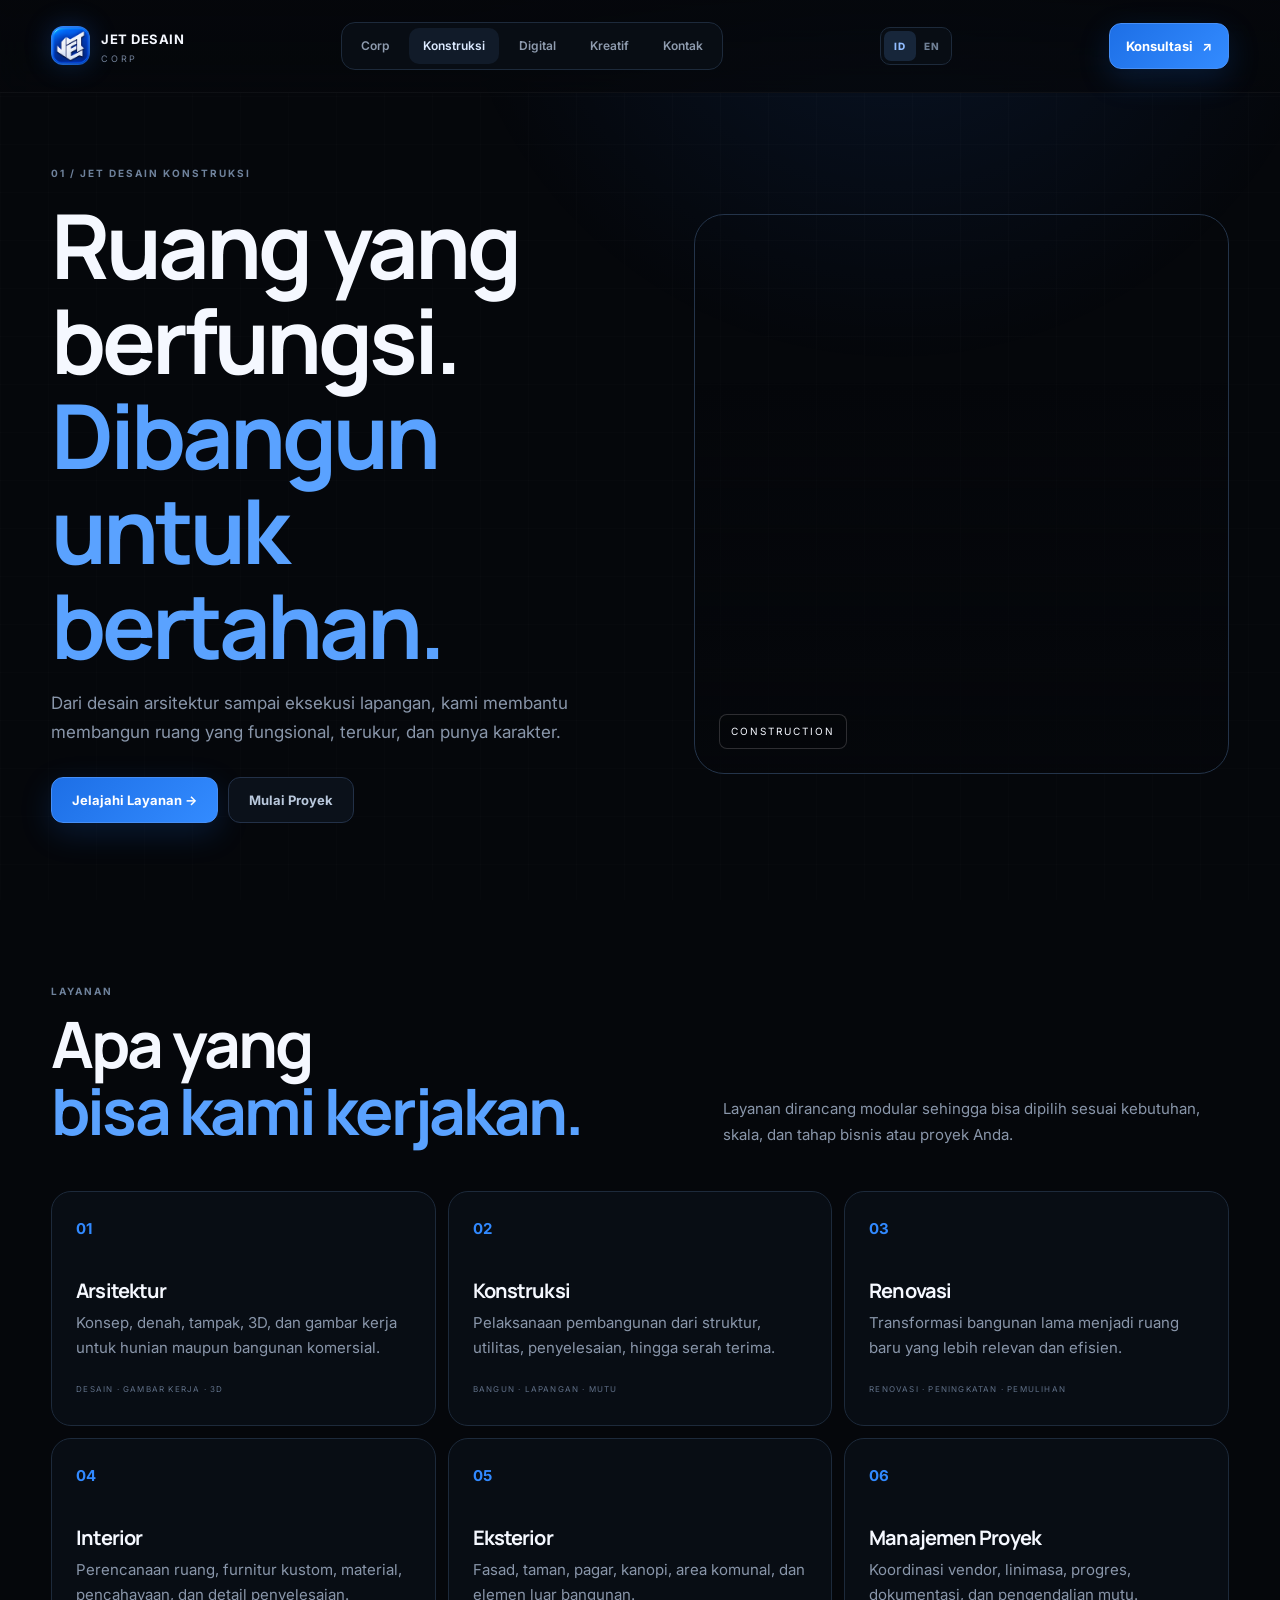
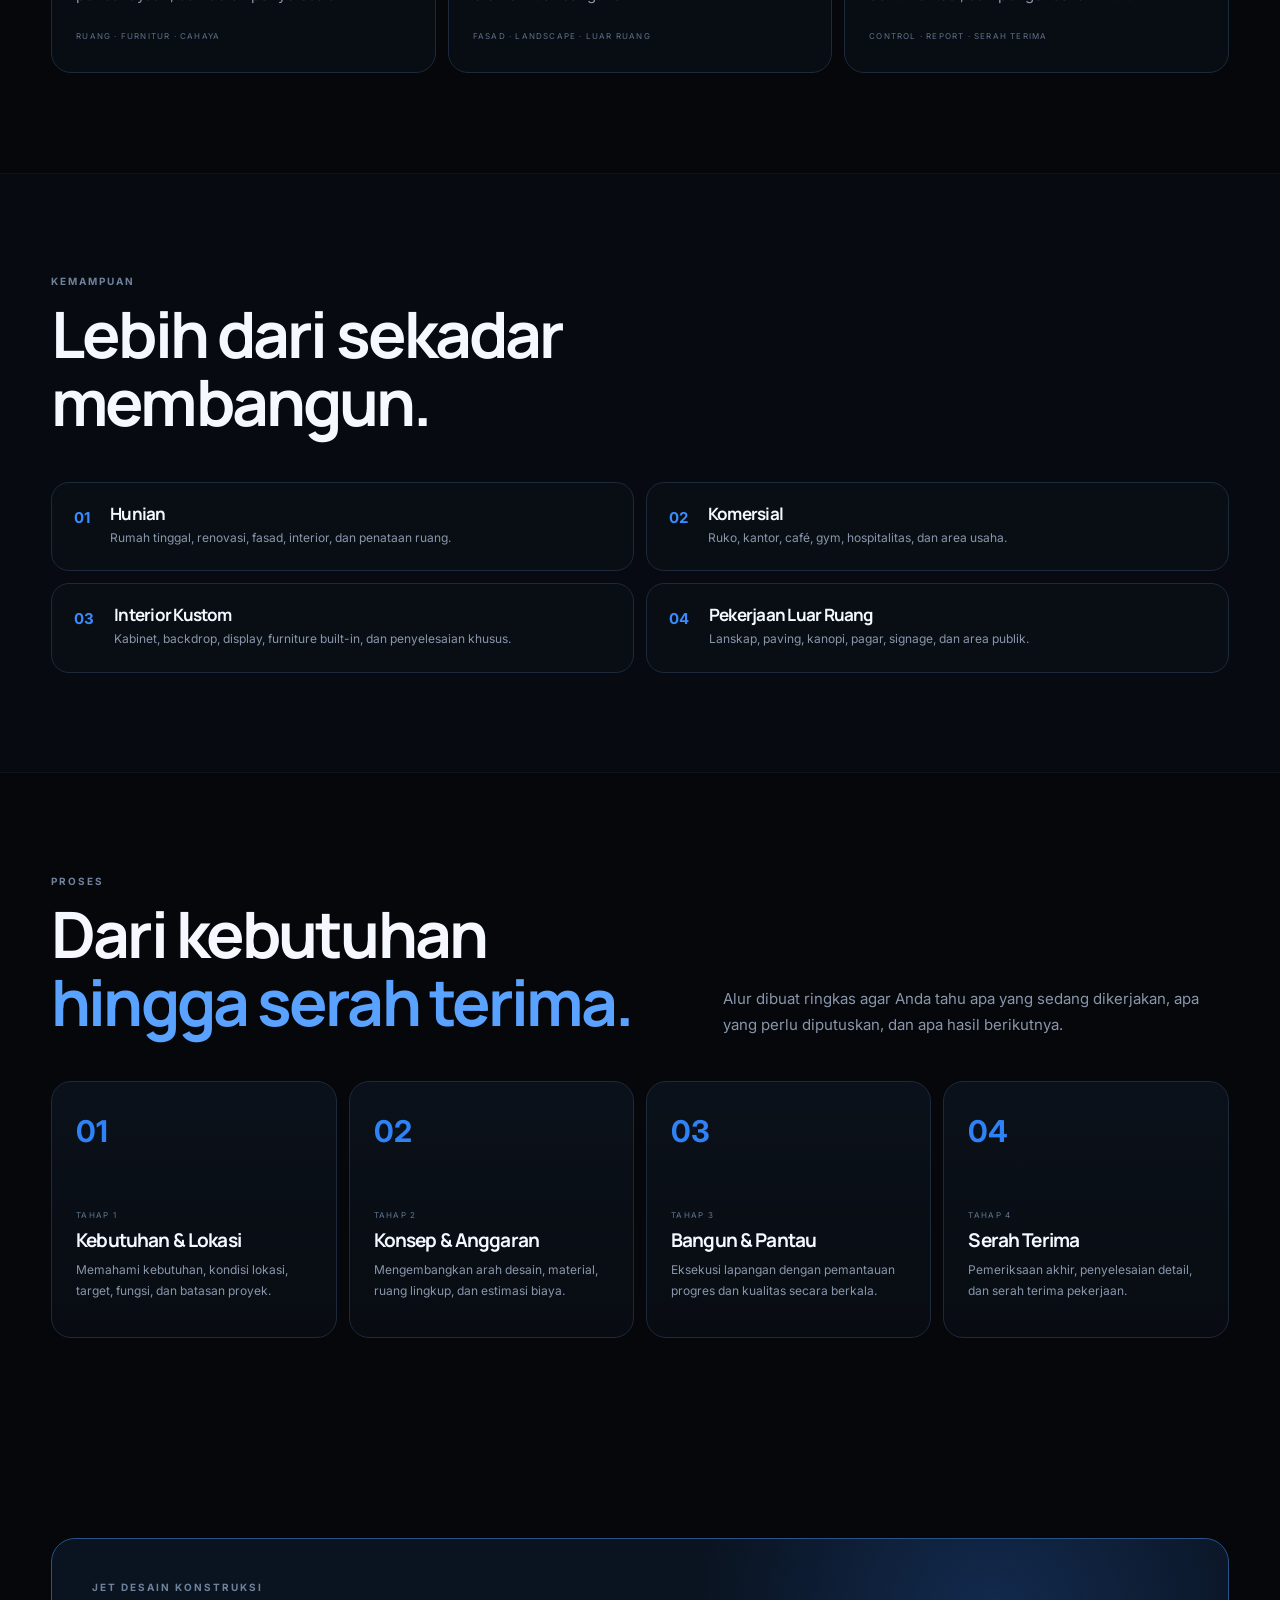
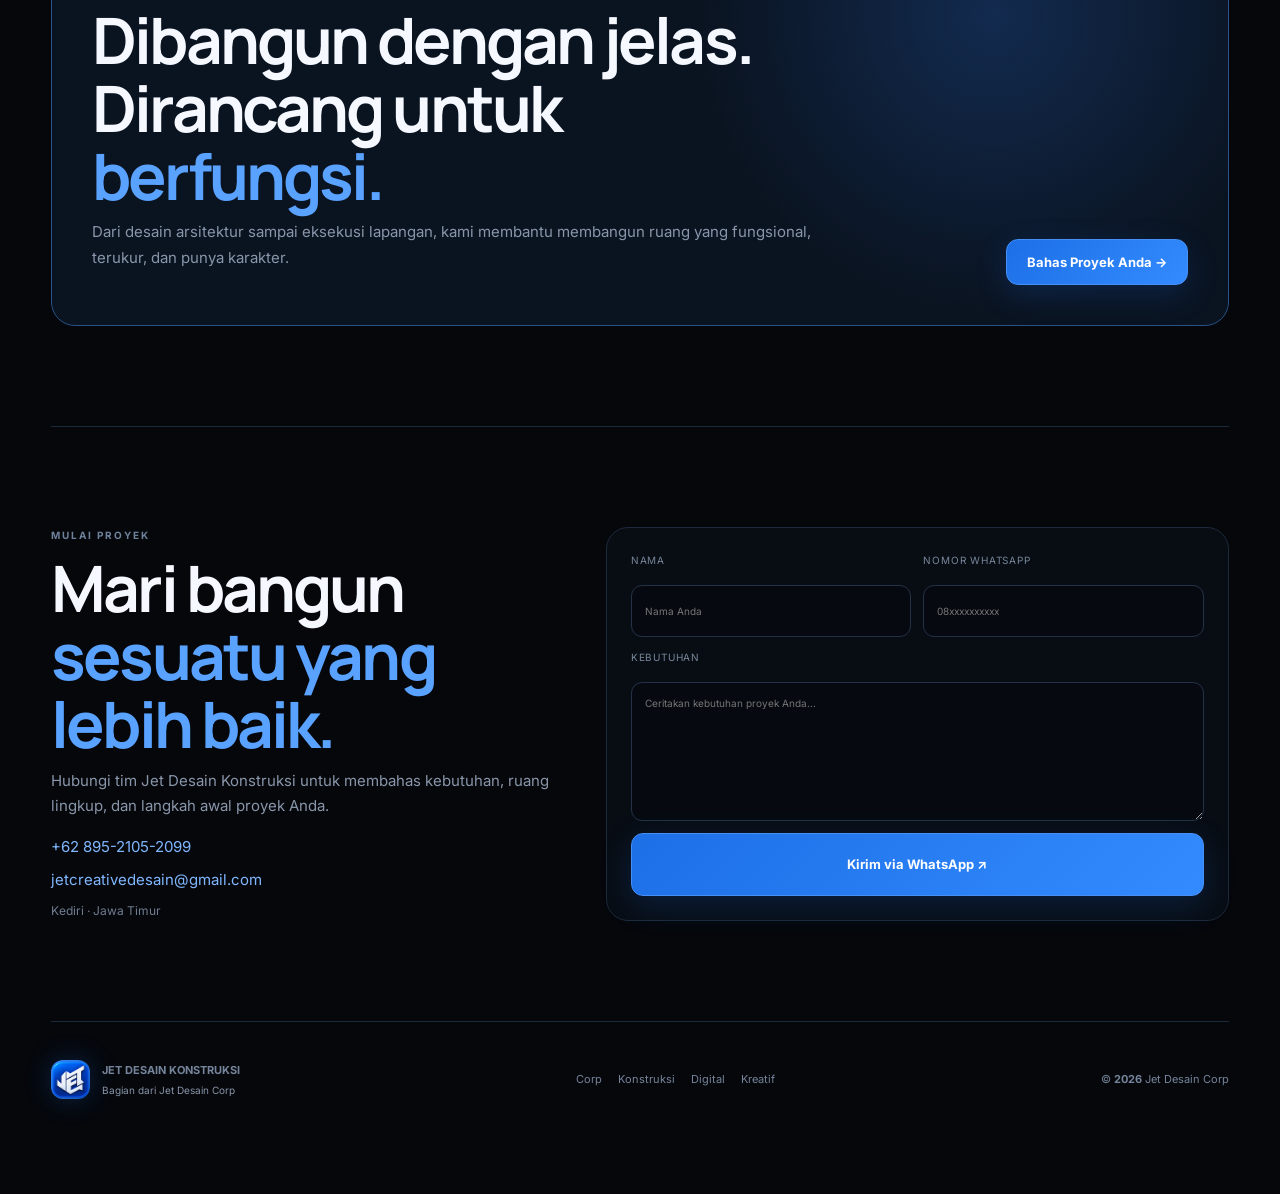
==== commit 5b10efdf: "Gunakan logo baru Jet Desain di seluruh halaman" ====
--- a/construction.html
+++ b/construction.html
@@ -1,11 +1,11 @@
-<!doctype html><html lang="id"><head><meta charset="utf-8"><meta name="viewport" content="width=device-width,initial-scale=1,viewport-fit=cover"><meta name="theme-color" content="#05070b"><title>Jet Desain Konstruksi</title><link rel="icon" href="assets/favicon.svg"><link rel="preconnect" href="https://fonts.googleapis.com"><link rel="preconnect" href="https://fonts.gstatic.com" crossorigin><link href="https://fonts.googleapis.com/css2?family=Inter:wght@400;500;600;700;800&family=Manrope:wght@500;600;700;800&display=swap" rel="stylesheet"><link rel="stylesheet" href="assets/style.css?v=app-6"></head><body data-page="construction">
-<div class="loader" id="loader"><div class="loader-mark"><span>J</span><b>JET DESAIN</b><small>CONSTRUCTION</small></div><div class="loader-line"><i></i></div></div>
-<header class="site-header"><div class="nav-shell"><a class="brand" href="/"><span class="brand-icon">J</span><span><b>JET DESAIN</b><small>CORP</small></span></a><nav class="desktop-nav"><a href="/">Corp</a><a class="active" href="/construction">Konstruksi</a><a class="" href="/digital">Digital</a><a class="" href="/creative">Kreatif</a><a href="#contact">Kontak</a></nav><div class="lang-switch" role="group" aria-label="Pilih bahasa"><button type="button" data-lang="id" class="active">ID</button><button type="button" data-lang="en">EN</button></div><a class="nav-cta" href="https://wa.me/6289521052099" target="_blank">Konsultasi <span>↗</span></a></div></header>
+<!doctype html><html lang="id"><head><meta charset="utf-8"><meta name="viewport" content="width=device-width,initial-scale=1,viewport-fit=cover"><meta name="theme-color" content="#05070b"><title>Jet Desain Konstruksi</title><link rel="icon" type="image/svg+xml" href="/assets/jet-logo.svg"><link rel="apple-touch-icon" href="/assets/jet-logo.svg"><link rel="preconnect" href="https://fonts.googleapis.com"><link rel="preconnect" href="https://fonts.gstatic.com" crossorigin><link href="https://fonts.googleapis.com/css2?family=Inter:wght@400;500;600;700;800&family=Manrope:wght@500;600;700;800&display=swap" rel="stylesheet"><link rel="stylesheet" href="assets/style.css?v=app-8"></head><body data-page="construction">
+<div class="loader" id="loader"><div class="loader-mark"><span class="loader-logo"><img src="/assets/jet-logo.svg" alt="Jet Desain"></span><b>JET DESAIN</b><small>CONSTRUCTION</small></div><div class="loader-line"><i></i></div></div>
+<header class="site-header"><div class="nav-shell"><a class="brand" href="/"><span class="brand-icon"><img src="/assets/jet-logo.svg" alt="Jet Desain"></span><span><b>JET DESAIN</b><small>CORP</small></span></a><nav class="desktop-nav"><a href="/">Corp</a><a class="active" href="/construction">Konstruksi</a><a class="" href="/digital">Digital</a><a class="" href="/creative">Kreatif</a><a href="#contact">Kontak</a></nav><div class="lang-switch" role="group" aria-label="Pilih bahasa"><button type="button" data-lang="id" class="active">ID</button><button type="button" data-lang="en">EN</button></div><a class="nav-cta" href="https://wa.me/6289521052099" target="_blank">Konsultasi <span>↗</span></a></div></header>
 <main><section class="detail-hero-new reveal"><div class="detail-copy"><span class="kicker">01 / JET DESAIN KONSTRUKSI</span><h1>Ruang yang berfungsi.<br><em>Dibangun untuk bertahan.</em></h1><p>Dari desain arsitektur sampai eksekusi lapangan, kami membantu membangun ruang yang fungsional, terukur, dan punya karakter.</p><div class="hero-actions"><a class="btn-primary" href="#services">Jelajahi Layanan →</a><a class="btn-secondary" href="#contact">Mulai Proyek</a></div></div><div class="detail-photo" style="background-image:linear-gradient(180deg,transparent 30%,rgba(5,7,11,.75)),url('https://images.unsplash.com/photo-1541976590-713941681591?auto=format&fit=crop&w=1600&q=88')"><span>CONSTRUCTION</span></div></section>
 <section class="section reveal" id="services"><div class="section-head"><div><span class="kicker">LAYANAN</span><h2>Apa yang<br><em>bisa kami kerjakan.</em></h2></div><p>Layanan dirancang modular sehingga bisa dipilih sesuai kebutuhan, skala, dan tahap bisnis atau proyek Anda.</p></div><div class="service-grid-new"><article><span>01</span><h3>Arsitektur</h3><p>Konsep, denah, tampak, 3D, dan gambar kerja untuk hunian maupun bangunan komersial.</p><small>DESAIN · GAMBAR KERJA · 3D</small></article><article><span>02</span><h3>Konstruksi</h3><p>Pelaksanaan pembangunan dari struktur, utilitas, penyelesaian, hingga serah terima.</p><small>BANGUN · LAPANGAN · MUTU</small></article><article><span>03</span><h3>Renovasi</h3><p>Transformasi bangunan lama menjadi ruang baru yang lebih relevan dan efisien.</p><small>RENOVASI · PENINGKATAN · PEMULIHAN</small></article><article><span>04</span><h3>Interior</h3><p>Perencanaan ruang, furnitur kustom, material, pencahayaan, dan detail penyelesaian.</p><small>RUANG · FURNITUR · CAHAYA</small></article><article><span>05</span><h3>Eksterior</h3><p>Fasad, taman, pagar, kanopi, area komunal, dan elemen luar bangunan.</p><small>FASAD · LANDSCAPE · LUAR RUANG</small></article><article><span>06</span><h3>Manajemen Proyek</h3><p>Koordinasi vendor, linimasa, progres, dokumentasi, dan pengendalian mutu.</p><small>CONTROL · REPORT · SERAH TERIMA</small></article></div></section>
 <section class="section surface reveal"><div class="section-head"><div><span class="kicker">KEMAMPUAN</span><h2>Lebih dari sekadar membangun.</h2></div></div><div class="capability-grid"><article><b>01</b><div><h3>Hunian</h3><p>Rumah tinggal, renovasi, fasad, interior, dan penataan ruang.</p></div></article><article><b>02</b><div><h3>Komersial</h3><p>Ruko, kantor, café, gym, hospitalitas, dan area usaha.</p></div></article><article><b>03</b><div><h3>Interior Kustom</h3><p>Kabinet, backdrop, display, furniture built-in, dan penyelesaian khusus.</p></div></article><article><b>04</b><div><h3>Pekerjaan Luar Ruang</h3><p>Lanskap, paving, kanopi, pagar, signage, dan area publik.</p></div></article></div></section>
 <section class="section reveal"><div class="section-head"><div><span class="kicker">PROSES</span><h2>Dari kebutuhan<br><em>hingga serah terima.</em></h2></div><p>Alur dibuat ringkas agar Anda tahu apa yang sedang dikerjakan, apa yang perlu diputuskan, dan apa hasil berikutnya.</p></div><div class="timeline"><article><b>01</b><div><span>TAHAP 1</span><h3>Kebutuhan & Lokasi</h3><p>Memahami kebutuhan, kondisi lokasi, target, fungsi, dan batasan proyek.</p></div></article><article><b>02</b><div><span>TAHAP 2</span><h3>Konsep & Anggaran</h3><p>Mengembangkan arah desain, material, ruang lingkup, dan estimasi biaya.</p></div></article><article><b>03</b><div><span>TAHAP 3</span><h3>Bangun & Pantau</h3><p>Eksekusi lapangan dengan pemantauan progres dan kualitas secara berkala.</p></div></article><article><b>04</b><div><span>TAHAP 4</span><h3>Serah Terima</h3><p>Pemeriksaan akhir, penyelesaian detail, dan serah terima pekerjaan.</p></div></article></div></section>
 <section class="section reveal"><div class="detail-banner"><div><span class="kicker">JET DESAIN KONSTRUKSI</span><h2>Dibangun dengan jelas.<br>Dirancang untuk <em>berfungsi.</em></h2><p>Dari desain arsitektur sampai eksekusi lapangan, kami membantu membangun ruang yang fungsional, terukur, dan punya karakter.</p></div><a class="btn-primary" href="#contact">Bahas Proyek Anda →</a></div></section>
 <section class="section contact-section reveal" id="contact"><div class="contact-copy"><span class="kicker">MULAI PROYEK</span><h2>Mari bangun<br><em>sesuatu yang lebih baik.</em></h2><p>Hubungi tim Jet Desain Konstruksi untuk membahas kebutuhan, ruang lingkup, dan langkah awal proyek Anda.</p><div class="contact-meta"><a href="https://wa.me/6289521052099">+62 895-2105-2099</a><a href="mailto:jetcreativedesain@gmail.com">jetcreativedesain@gmail.com</a><span>Kediri · Jawa Timur</span></div></div><form class="contact-form division-form" data-division="construction"><label>Nama<input name="name" required placeholder="Nama Anda"></label><label>Nomor WhatsApp<input name="phone" placeholder="08xxxxxxxxxx"></label><label class="full">Kebutuhan<textarea name="message" required placeholder="Ceritakan kebutuhan proyek Anda..."></textarea></label><button class="btn-primary full" type="submit">Kirim via WhatsApp ↗</button></form></section></main>
-<footer class="site-footer"><div class="footer-brand"><span class="brand-icon">J</span><div><b>JET DESAIN KONSTRUKSI</b><p>Bagian dari Jet Desain Corp</p></div></div><div class="footer-links"><a href="/">Corp</a><a href="/construction">Konstruksi</a><a href="/digital">Digital</a><a href="/creative">Kreatif</a></div><span>© <b id="year"></b> Jet Desain Corp</span></footer>
-<nav class="bottom-nav"><a href="/">Corp</a><a class="active" href="#services">Layanan</a><a class="main-action" href="https://wa.me/6289521052099">+</a><a href="#process">Proses</a><a href="#contact">Kontak</a></nav><script src="assets/script.js?v=app-6"></script></body></html>+<footer class="site-footer"><div class="footer-brand"><span class="brand-icon"><img src="/assets/jet-logo.svg" alt="Jet Desain"></span><div><b>JET DESAIN KONSTRUKSI</b><p>Bagian dari Jet Desain Corp</p></div></div><div class="footer-links"><a href="/">Corp</a><a href="/construction">Konstruksi</a><a href="/digital">Digital</a><a href="/creative">Kreatif</a></div><span>© <b id="year"></b> Jet Desain Corp</span></footer>
+<nav class="bottom-nav"><a href="/">Corp</a><a class="active" href="#services">Layanan</a><a class="main-action" href="https://wa.me/6289521052099">+</a><a href="#process">Proses</a><a href="#contact">Kontak</a></nav><script src="assets/script.js?v=app-8"></script></body></html>
